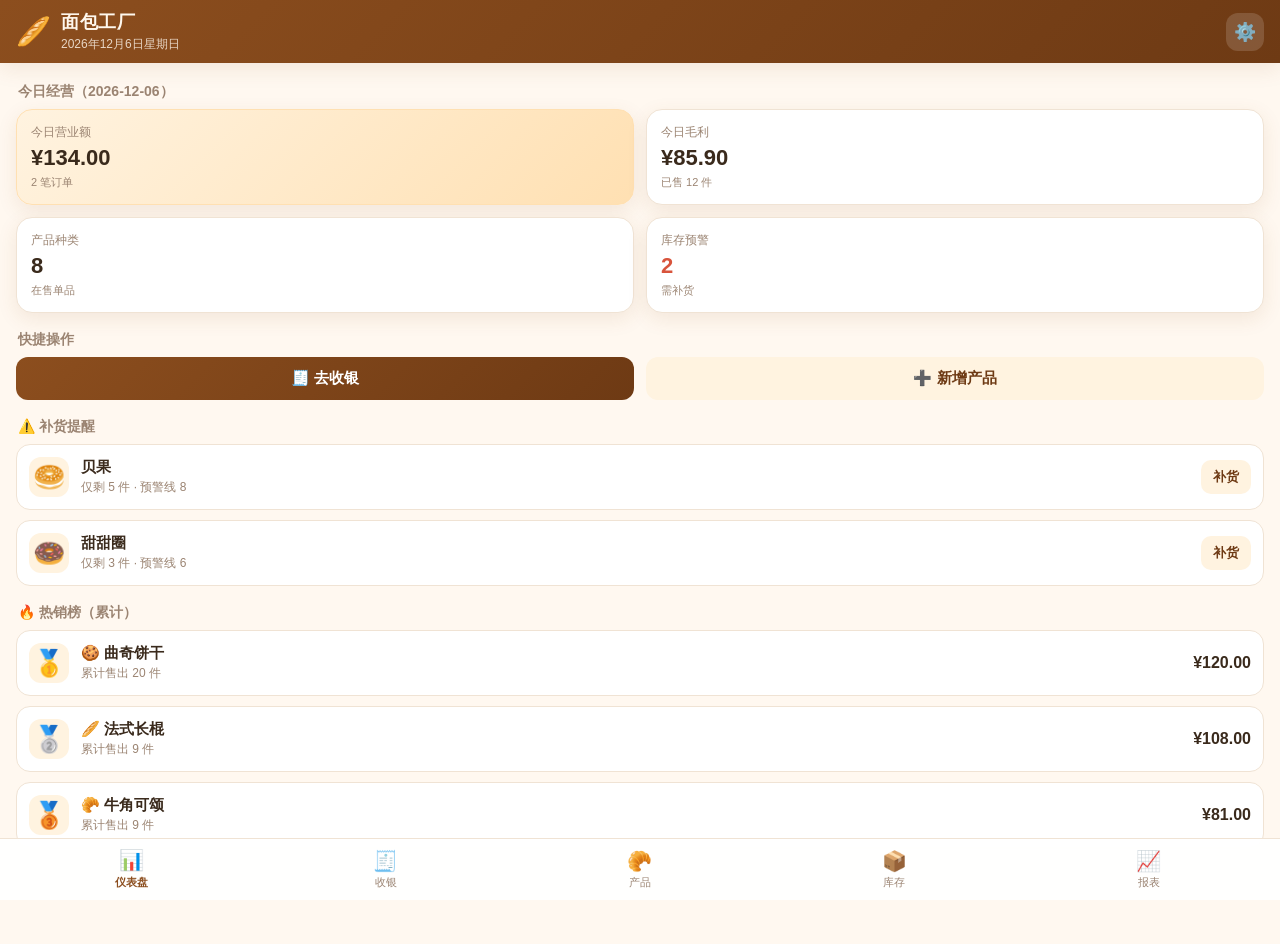
==== index.html @ 8a5d96cc "feat: 面包店经营管理 PWA（产品/库存/收银/报表，可离线、可装到手机） 新增一款手机优先的面包店经营管理 App（纯前端 PWA）： - 仪表盘：今日营业额/毛利/订单/库存预警/热销榜 -" ====
<!DOCTYPE html>
<html lang="zh-CN">
<head>
  <meta charset="UTF-8" />
  <meta name="viewport" content="width=device-width, initial-scale=1.0, viewport-fit=cover, maximum-scale=1.0, user-scalable=no" />
  <title>面包工厂 · 面包店经营管理</title>
  <meta name="description" content="面包店经营管理 App：产品、库存、收银、订单与经营报表。" />
  <meta name="theme-color" content="#8c4e1e" />
  <link rel="manifest" href="manifest.webmanifest" />
  <link rel="icon" type="image/png" href="assets/icons/favicon.png" />
  <link rel="apple-touch-icon" href="assets/icons/apple-touch-icon.png" />
  <meta name="apple-mobile-web-app-capable" content="yes" />
  <meta name="apple-mobile-web-app-status-bar-style" content="default" />
  <meta name="apple-mobile-web-app-title" content="面包工厂" />
  <meta name="mobile-web-app-capable" content="yes" />
  <link rel="stylesheet" href="css/styles.css" />
</head>
<body>
  <div id="app">
    <header class="app-header">
      <div class="app-header__brand">
        <span class="app-header__logo">🥖</span>
        <div>
          <h1 id="shopName" class="app-header__title">面包工厂</h1>
          <p id="shopDate" class="app-header__sub"></p>
        </div>
      </div>
      <button id="settingsBtn" class="icon-btn" aria-label="设置">⚙️</button>
    </header>

    <main id="view" class="view"><!-- 当前页面渲染处 --></main>

    <nav class="tabbar" role="tablist">
      <button class="tabbar__item" data-tab="dashboard"><span class="tabbar__ico">📊</span><span>仪表盘</span></button>
      <button class="tabbar__item" data-tab="pos"><span class="tabbar__ico">🧾</span><span>收银</span></button>
      <button class="tabbar__item" data-tab="products"><span class="tabbar__ico">🥐</span><span>产品</span></button>
      <button class="tabbar__item" data-tab="inventory"><span class="tabbar__ico">📦</span><span>库存</span></button>
      <button class="tabbar__item" data-tab="reports"><span class="tabbar__ico">📈</span><span>报表</span></button>
    </nav>
  </div>

  <!-- 通用弹层 -->
  <div id="modalRoot"></div>
  <div id="toast" class="toast" aria-live="polite"></div>

  <script src="js/app.js"></script>
</body>
</html>
---- css/styles.css ----
:root {
  --bg: #fff8f0;
  --card: #ffffff;
  --crust: #8c4e1e;
  --crust-d: #6e3a14;
  --crust-l: #d2914a;
  --cream: #fff3e0;
  --cream-d: #ffe0b2;
  --text: #3a2a1c;
  --muted: #9b8472;
  --line: #f0e3d4;
  --good: #2e9e6b;
  --warn: #e0902f;
  --bad: #d8543c;
  --shadow: 0 6px 20px rgba(140, 78, 30, 0.10);
  --safe-top: env(safe-area-inset-top, 0px);
  --safe-bottom: env(safe-area-inset-bottom, 0px);
}

* { box-sizing: border-box; -webkit-tap-highlight-color: transparent; }
html, body { margin: 0; height: 100%; }
body {
  font-family: -apple-system, BlinkMacSystemFont, "Segoe UI", "PingFang SC", "Microsoft YaHei", "Helvetica Neue", Arial, sans-serif;
  background: var(--bg);
  color: var(--text);
  -webkit-font-smoothing: antialiased;
  overscroll-behavior-y: none;
}

#app { display: flex; flex-direction: column; min-height: 100vh; min-height: 100dvh; }

/* Header */
.app-header {
  position: sticky; top: 0; z-index: 20;
  display: flex; align-items: center; justify-content: space-between;
  padding: calc(10px + var(--safe-top)) 16px 10px;
  background: linear-gradient(135deg, var(--crust), var(--crust-d));
  color: #fff8ee;
  box-shadow: var(--shadow);
}
.app-header__brand { display: flex; align-items: center; gap: 10px; }
.app-header__logo { font-size: 28px; }
.app-header__title { font-size: 18px; margin: 0; font-weight: 700; letter-spacing: .5px; }
.app-header__sub { font-size: 12px; margin: 2px 0 0; opacity: .8; }
.icon-btn {
  background: rgba(255,255,255,.15); border: none; color: #fff;
  width: 38px; height: 38px; border-radius: 12px; font-size: 18px;
  display: grid; place-items: center; cursor: pointer;
}
.icon-btn:active { transform: scale(.94); }

/* View area */
.view { flex: 1; padding: 16px 16px calc(86px + var(--safe-bottom)); }
.section-title { font-size: 14px; color: var(--muted); margin: 18px 2px 8px; font-weight: 600; }
.section-title:first-child { margin-top: 4px; }

/* Cards */
.card {
  background: var(--card); border-radius: 16px; padding: 14px;
  box-shadow: var(--shadow); border: 1px solid var(--line);
}
.grid2 { display: grid; grid-template-columns: 1fr 1fr; gap: 12px; }

/* Stat tiles */
.stat { display: flex; flex-direction: column; gap: 4px; }
.stat__label { font-size: 12px; color: var(--muted); }
.stat__value { font-size: 22px; font-weight: 800; }
.stat__hint { font-size: 11px; color: var(--muted); }
.stat--accent { background: linear-gradient(135deg, var(--cream), var(--cream-d)); border-color: var(--cream-d); }

/* List rows */
.row {
  display: flex; align-items: center; gap: 12px;
  padding: 12px; background: var(--card); border: 1px solid var(--line);
  border-radius: 14px; margin-bottom: 10px;
}
.row__emoji { font-size: 26px; width: 40px; height: 40px; display: grid; place-items: center;
  background: var(--cream); border-radius: 12px; flex: none; }
.row__main { flex: 1; min-width: 0; }
.row__name { font-weight: 700; font-size: 15px; }
.row__meta { font-size: 12px; color: var(--muted); margin-top: 2px; }
.row__right { text-align: right; flex: none; }
.row__price { font-weight: 800; }

.badge { display: inline-block; font-size: 11px; padding: 2px 8px; border-radius: 999px; font-weight: 700; }
.badge--good { background: #e3f5ec; color: var(--good); }
.badge--warn { background: #fdf0db; color: var(--warn); }
.badge--bad { background: #fce6e1; color: var(--bad); }

/* Buttons */
.btn {
  appearance: none; border: none; border-radius: 12px; font-weight: 700; font-size: 15px;
  padding: 12px 16px; cursor: pointer; display: inline-flex; align-items: center;
  justify-content: center; gap: 6px;
}
.btn:active { transform: scale(.97); }
.btn--primary { background: linear-gradient(135deg, var(--crust), var(--crust-d)); color: #fff; }
.btn--soft { background: var(--cream); color: var(--crust-d); }
.btn--ghost { background: transparent; color: var(--muted); }
.btn--danger { background: #fce6e1; color: var(--bad); }
.btn--block { width: 100%; }
.btn--sm { padding: 8px 12px; font-size: 13px; border-radius: 10px; }

.fab {
  position: fixed; right: 18px; bottom: calc(96px + var(--safe-bottom)); z-index: 30;
  width: 56px; height: 56px; border-radius: 50%; font-size: 28px; color: #fff;
  background: linear-gradient(135deg, var(--crust-l), var(--crust)); border: none;
  box-shadow: 0 8px 22px rgba(140,78,30,.35); cursor: pointer;
}
.fab:active { transform: scale(.92); }

/* Tabbar */
.tabbar {
  position: fixed; left: 0; right: 0; bottom: 0; z-index: 25;
  display: grid; grid-template-columns: repeat(5, 1fr);
  background: rgba(255,255,255,.92); backdrop-filter: blur(10px);
  border-top: 1px solid var(--line);
  padding: 6px 4px calc(6px + var(--safe-bottom));
}
.tabbar__item {
  background: none; border: none; cursor: pointer; color: var(--muted);
  font-size: 11px; display: flex; flex-direction: column; align-items: center; gap: 2px;
  padding: 4px 0; border-radius: 10px; transition: color .15s;
}
.tabbar__ico { font-size: 20px; }
.tabbar__item.is-active { color: var(--crust); font-weight: 700; }
.tabbar__item.is-active .tabbar__ico { transform: translateY(-1px); }

/* Forms */
.field { margin-bottom: 12px; }
.field label { display: block; font-size: 13px; color: var(--muted); margin-bottom: 6px; font-weight: 600; }
.field input, .field select, .field textarea {
  width: 100%; padding: 12px; border: 1px solid var(--line); border-radius: 12px;
  font-size: 16px; background: #fffdfa; color: var(--text); font-family: inherit;
}
.field input:focus, .field select:focus { outline: 2px solid var(--cream-d); border-color: var(--crust-l); }
.field-row { display: grid; grid-template-columns: 1fr 1fr; gap: 12px; }
.emoji-picker { display: flex; flex-wrap: wrap; gap: 8px; }
.emoji-picker button {
  font-size: 22px; width: 44px; height: 44px; border-radius: 12px; border: 1px solid var(--line);
  background: #fff; cursor: pointer;
}
.emoji-picker button.is-active { background: var(--cream); border-color: var(--crust-l); }

/* Modal */
.modal-backdrop {
  position: fixed; inset: 0; background: rgba(58,42,28,.45); z-index: 40;
  display: flex; align-items: flex-end; animation: fade .2s ease;
}
.modal {
  background: var(--bg); width: 100%; border-radius: 20px 20px 0 0;
  padding: 18px 18px calc(18px + var(--safe-bottom)); max-height: 88vh; overflow-y: auto;
  animation: slideUp .25s cubic-bezier(.2,.8,.2,1);
}
.modal__title { font-size: 18px; font-weight: 800; margin: 0 0 14px; }
@keyframes slideUp { from { transform: translateY(100%); } to { transform: translateY(0); } }
@keyframes fade { from { opacity: 0; } to { opacity: 1; } }

/* POS */
.pos-grid { display: grid; grid-template-columns: 1fr 1fr; gap: 10px; }
.pos-item {
  background: var(--card); border: 1px solid var(--line); border-radius: 14px; padding: 12px;
  text-align: left; cursor: pointer; position: relative;
}
.pos-item:active { transform: scale(.97); }
.pos-item__emoji { font-size: 26px; }
.pos-item__name { font-weight: 700; font-size: 14px; margin-top: 4px; }
.pos-item__price { color: var(--crust); font-weight: 800; font-size: 14px; }
.pos-item__stock { font-size: 11px; color: var(--muted); }
.pos-item.is-out { opacity: .45; pointer-events: none; }
.pos-qty {
  position: absolute; top: -6px; right: -6px; background: var(--crust); color: #fff;
  min-width: 22px; height: 22px; border-radius: 999px; font-size: 12px; font-weight: 800;
  display: grid; place-items: center; padding: 0 6px;
}
.cart-bar {
  position: fixed; left: 12px; right: 12px; bottom: calc(80px + var(--safe-bottom)); z-index: 28;
  background: linear-gradient(135deg, var(--crust), var(--crust-d)); color: #fff;
  border-radius: 16px; padding: 12px 14px; display: flex; align-items: center;
  justify-content: space-between; box-shadow: 0 8px 22px rgba(140,78,30,.35);
}
.cart-bar__total { font-size: 18px; font-weight: 800; }
.cart-bar__sub { font-size: 11px; opacity: .85; }

.cart-line { display: flex; align-items: center; gap: 10px; padding: 8px 0; border-bottom: 1px solid var(--line); }
.cart-line__name { flex: 1; font-weight: 600; }
.stepper { display: flex; align-items: center; gap: 8px; }
.stepper button { width: 32px; height: 32px; border-radius: 10px; border: 1px solid var(--line);
  background: #fff; font-size: 18px; cursor: pointer; }
.stepper span { min-width: 22px; text-align: center; font-weight: 700; }

/* Bars (reports) */
.bar-row { display: flex; align-items: center; gap: 10px; margin-bottom: 10px; }
.bar-row__label { width: 64px; font-size: 12px; color: var(--muted); flex: none; }
.bar-track { flex: 1; background: var(--line); border-radius: 8px; height: 22px; overflow: hidden; }
.bar-fill { height: 100%; background: linear-gradient(90deg, var(--crust-l), var(--crust));
  border-radius: 8px; min-width: 2px; transition: width .4s; }
.bar-row__val { width: 64px; text-align: right; font-size: 12px; font-weight: 700; flex: none; }

/* Empty state */
.empty { text-align: center; color: var(--muted); padding: 48px 16px; }
.empty__emoji { font-size: 48px; }
.empty__text { margin-top: 10px; font-size: 14px; }

/* Toast */
.toast {
  position: fixed; left: 50%; bottom: calc(110px + var(--safe-bottom)); transform: translateX(-50%) translateY(20px);
  background: var(--text); color: #fff; padding: 10px 18px; border-radius: 999px; font-size: 14px;
  opacity: 0; pointer-events: none; transition: all .25s; z-index: 60; max-width: 86vw; text-align: center;
}
.toast.is-show { opacity: 1; transform: translateX(-50%) translateY(0); }

.muted { color: var(--muted); }
.right { text-align: right; }
.mt8 { margin-top: 8px; } .mt12 { margin-top: 12px; } .mt16 { margin-top: 16px; }
.divider { height: 1px; background: var(--line); margin: 12px 0; }
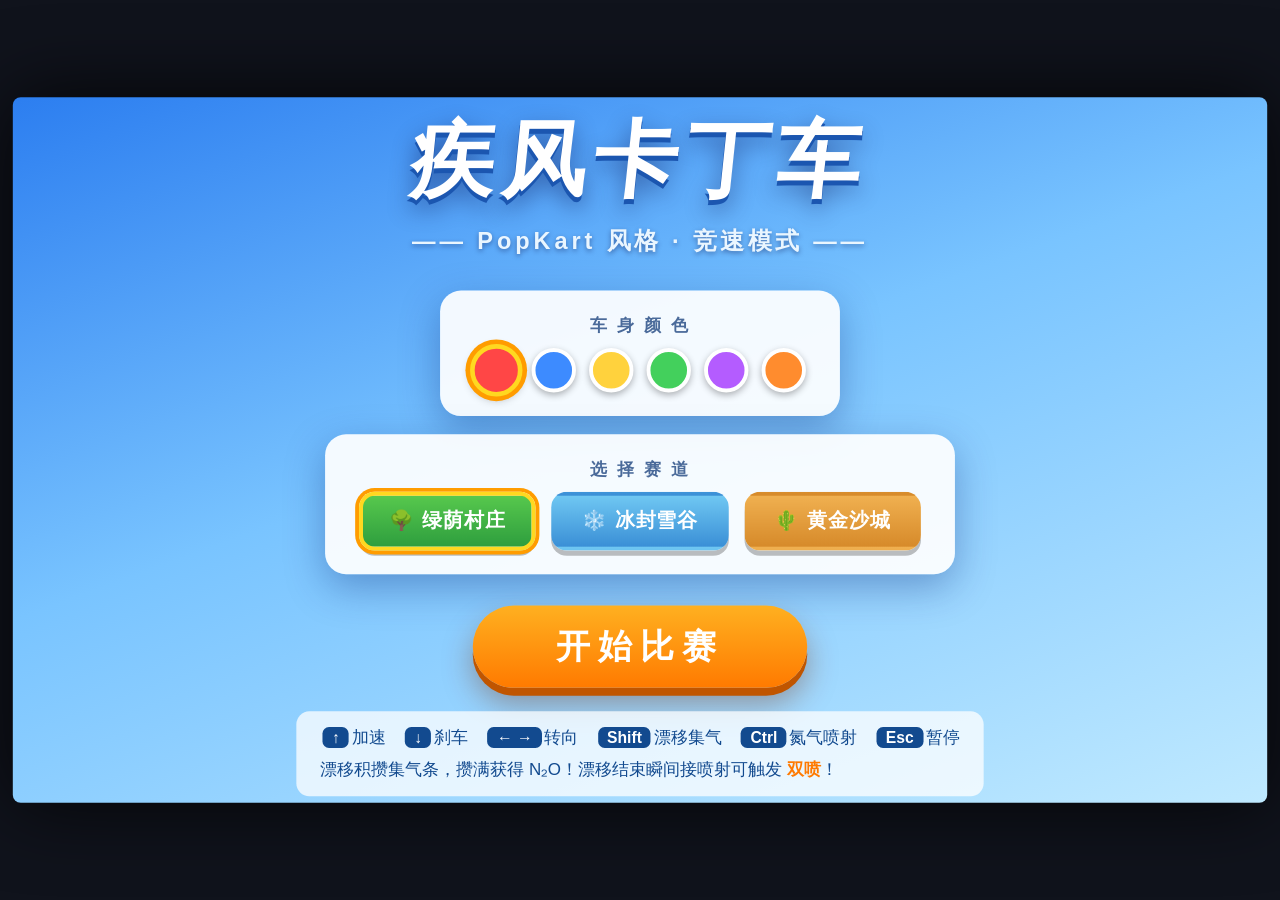
==== commit 545a993e: "实现泡泡卡丁车风格竞速游戏 + 自动相似度检测 - index.html: 纯 Canvas Mode-7 伪 3D 卡丁车竞速游戏   手感: 漂移集气/N2O喷射/双喷/断位小喷/完美起步/加速带" ====
--- a/index.html
+++ b/index.html
@@ -1,48 +1,1408 @@
 <!DOCTYPE html>
 <html lang="zh-CN">
 <head>
-  <meta charset="UTF-8" />
-  <meta name="viewport" content="width=device-width, initial-scale=1.0, viewport-fit=cover, maximum-scale=1.0, user-scalable=no" />
-  <title>面包工厂 · 面包店经营管理</title>
-  <meta name="description" content="面包店经营管理 App：产品、库存、收银、订单与经营报表。" />
-  <meta name="theme-color" content="#8c4e1e" />
-  <link rel="manifest" href="manifest.webmanifest" />
-  <link rel="icon" type="image/png" href="assets/icons/favicon.png" />
-  <link rel="apple-touch-icon" href="assets/icons/apple-touch-icon.png" />
-  <meta name="apple-mobile-web-app-capable" content="yes" />
-  <meta name="apple-mobile-web-app-status-bar-style" content="default" />
-  <meta name="apple-mobile-web-app-title" content="面包工厂" />
-  <meta name="mobile-web-app-capable" content="yes" />
-  <link rel="stylesheet" href="css/styles.css" />
+<meta charset="utf-8">
+<meta name="viewport" content="width=device-width, initial-scale=1">
+<title>疾风卡丁车 — PopKart 风格竞速</title>
+<style>
+  * { margin: 0; padding: 0; box-sizing: border-box; }
+  html, body { width: 100%; height: 100%; background: #10131c; overflow: hidden;
+    font-family: "Microsoft YaHei", "PingFang SC", "Noto Sans SC", sans-serif; user-select: none; }
+  #wrap { position: absolute; inset: 0; display: flex; align-items: center; justify-content: center; }
+  #stage { position: relative; }
+  canvas#game { display: block; background: #000; image-rendering: auto; border-radius: 6px;
+    box-shadow: 0 0 60px rgba(0,0,0,.8); }
+  .overlay { position: absolute; inset: 0; display: flex; flex-direction: column;
+    align-items: center; justify-content: center; border-radius: 6px; }
+  #menu { background: linear-gradient(160deg, #2c7ef0 0%, #79c4ff 45%, #bfe9ff 100%); }
+  #menu h1 { font-size: 64px; color: #fff; letter-spacing: 6px; font-weight: 900;
+    text-shadow: 0 4px 0 #1b56b0, 0 8px 18px rgba(0,0,60,.45); transform: skewX(-6deg); }
+  #menu h2 { font-size: 18px; color: #eaf6ff; margin: 6px 0 26px; letter-spacing: 3px;
+    text-shadow: 0 2px 4px rgba(0,0,60,.4); }
+  .panel { background: rgba(255,255,255,.92); border-radius: 16px; padding: 18px 26px;
+    box-shadow: 0 10px 30px rgba(10,40,120,.35); margin-bottom: 14px; text-align: center; }
+  .panel .label { font-size: 13px; color: #4a6a9a; font-weight: 700; margin-bottom: 8px; letter-spacing: 2px; }
+  .swatches { display: flex; gap: 10px; justify-content: center; }
+  .swatch { width: 34px; height: 34px; border-radius: 50%; cursor: pointer; border: 3px solid #fff;
+    box-shadow: 0 2px 6px rgba(0,0,0,.3); transition: transform .12s; }
+  .swatch:hover { transform: scale(1.15); }
+  .swatch.sel { border-color: #ffd820; transform: scale(1.18); box-shadow: 0 0 0 3px #ff9c00, 0 2px 6px rgba(0,0,0,.3); }
+  .tracks { display: flex; gap: 12px; }
+  .trackBtn { padding: 10px 20px; border-radius: 12px; border: 3px solid transparent; cursor: pointer;
+    font-size: 15px; font-weight: 800; color: #fff; letter-spacing: 1px; box-shadow: 0 4px 0 rgba(0,0,0,.25); }
+  .trackBtn.t0 { background: linear-gradient(#57c84d, #2e9e3e); }
+  .trackBtn.t1 { background: linear-gradient(#6fc7f2, #3a8fd6); }
+  .trackBtn.t2 { background: linear-gradient(#f0b050, #d68a2a); }
+  .trackBtn.sel { border-color: #ffd820; box-shadow: 0 0 0 3px #ff9c00, 0 4px 0 rgba(0,0,0,.25); }
+  #startBtn { margin-top: 10px; font-size: 26px; font-weight: 900; letter-spacing: 6px; color: #fff;
+    background: linear-gradient(#ffb020, #ff7a00); border: none; border-radius: 40px; padding: 14px 64px;
+    cursor: pointer; box-shadow: 0 6px 0 #c05500, 0 12px 24px rgba(120,40,0,.4); transition: transform .1s; }
+  #startBtn:hover { transform: translateY(-2px) scale(1.03); }
+  #startBtn:active { transform: translateY(3px); box-shadow: 0 2px 0 #c05500; }
+  .help { margin-top: 18px; color: #124a8f; font-size: 13px; background: rgba(255,255,255,.75);
+    border-radius: 10px; padding: 8px 18px; line-height: 1.9; }
+  .help b { background: #124a8f; color: #fff; border-radius: 5px; padding: 1px 7px; font-size: 12px; margin: 0 2px; }
+  #result { background: rgba(8, 14, 34, .78); display: none; backdrop-filter: blur(3px); }
+  #result .card { background: linear-gradient(#ffffff, #eaf2ff); border-radius: 18px; padding: 26px 40px;
+    min-width: 420px; box-shadow: 0 16px 50px rgba(0,0,0,.5); text-align: center; }
+  #result h3 { font-size: 30px; color: #1b56b0; letter-spacing: 4px; margin-bottom: 14px; }
+  #result table { width: 100%; border-collapse: collapse; font-size: 16px; }
+  #result td, #result th { padding: 7px 10px; }
+  #result tr.me { background: #ffe9a8; border-radius: 8px; font-weight: 800; }
+  #result tr:not(:last-child) { border-bottom: 1px dashed #b8c8e8; }
+  #result .btns { margin-top: 18px; display: flex; gap: 12px; justify-content: center; }
+  #result button { font-size: 17px; font-weight: 800; color: #fff; border: none; border-radius: 24px;
+    padding: 10px 30px; cursor: pointer; letter-spacing: 2px; }
+  #againBtn { background: linear-gradient(#ffb020, #ff7a00); box-shadow: 0 4px 0 #c05500; }
+  #menuBtn2 { background: linear-gradient(#7f95b8, #5a6f92); box-shadow: 0 4px 0 #3d4d6a; }
+  #pause { background: rgba(8, 14, 34, .6); display: none; }
+  #pause .card { background: #fff; border-radius: 16px; padding: 24px 40px; text-align: center; }
+  #pause h3 { color: #1b56b0; margin-bottom: 14px; letter-spacing: 4px; }
+  #pause button { display: block; width: 220px; margin: 8px auto; font-size: 16px; font-weight: 800;
+    color: #fff; border: none; border-radius: 22px; padding: 10px; cursor: pointer; letter-spacing: 2px;
+    background: linear-gradient(#4a9df0, #2a6fd0); box-shadow: 0 4px 0 #1a4a9a; }
+</style>
 </head>
 <body>
-  <div id="app">
-    <header class="app-header">
-      <div class="app-header__brand">
-        <span class="app-header__logo">🥖</span>
-        <div>
-          <h1 id="shopName" class="app-header__title">面包工厂</h1>
-          <p id="shopDate" class="app-header__sub"></p>
-        </div>
+<div id="wrap"><div id="stage">
+  <canvas id="game" width="960" height="540"></canvas>
+  <div id="menu" class="overlay">
+    <h1>疾风卡丁车</h1>
+    <h2>—— PopKart 风格 · 竞速模式 ——</h2>
+    <div class="panel">
+      <div class="label">车 身 颜 色</div>
+      <div class="swatches" id="swatches"></div>
+    </div>
+    <div class="panel">
+      <div class="label">选 择 赛 道</div>
+      <div class="tracks">
+        <button class="trackBtn t0 sel" data-t="0">🌳 绿荫村庄</button>
+        <button class="trackBtn t1" data-t="1">❄️ 冰封雪谷</button>
+        <button class="trackBtn t2" data-t="2">🌵 黄金沙城</button>
       </div>
-      <button id="settingsBtn" class="icon-btn" aria-label="设置">⚙️</button>
-    </header>
-
-    <main id="view" class="view"><!-- 当前页面渲染处 --></main>
-
-    <nav class="tabbar" role="tablist">
-      <button class="tabbar__item" data-tab="dashboard"><span class="tabbar__ico">📊</span><span>仪表盘</span></button>
-      <button class="tabbar__item" data-tab="pos"><span class="tabbar__ico">🧾</span><span>收银</span></button>
-      <button class="tabbar__item" data-tab="products"><span class="tabbar__ico">🥐</span><span>产品</span></button>
-      <button class="tabbar__item" data-tab="inventory"><span class="tabbar__ico">📦</span><span>库存</span></button>
-      <button class="tabbar__item" data-tab="reports"><span class="tabbar__ico">📈</span><span>报表</span></button>
-    </nav>
+    </div>
+    <button id="startBtn">开始比赛</button>
+    <div class="help">
+      <b>↑</b>加速　<b>↓</b>刹车　<b>← →</b>转向　<b>Shift</b>漂移集气　<b>Ctrl</b>氮气喷射　<b>Esc</b>暂停<br>
+      漂移积攒集气条，攒满获得 N₂O！漂移结束瞬间接喷射可触发 <span style="color:#ff7a00;font-weight:800">双喷</span>！
+    </div>
   </div>
-
-  <!-- 通用弹层 -->
-  <div id="modalRoot"></div>
-  <div id="toast" class="toast" aria-live="polite"></div>
-
-  <script src="js/app.js"></script>
+  <div id="result" class="overlay"><div class="card">
+    <h3 id="resultTitle">比赛结束</h3>
+    <table id="resultTable"></table>
+    <div class="btns">
+      <button id="againBtn">再来一局</button>
+      <button id="menuBtn2">回主菜单</button>
+    </div>
+  </div></div>
+  <div id="pause" class="overlay"><div class="card">
+    <h3>暂 停</h3>
+    <button id="resumeBtn">继续比赛</button>
+    <button id="restartBtn">重新开始</button>
+    <button id="menuBtn">回主菜单</button>
+  </div></div>
+</div></div>
+<script>
+"use strict";
+/* ============================================================
+   疾风卡丁车 —— 泡泡卡丁车(PopKart/KartRider)风格竞速游戏
+   纯 Canvas Mode-7 伪 3D 渲染 · 原创美术 · 无外部资源
+   手感核心：漂移集气 / N2O喷射 / 双喷 / 断位漂移 / 完美起步 / 加速带
+   ============================================================ */
+
+// ---------- 基础常量 ----------
+const W = 960, H = 540;              // 主画布
+const GW = 480, GH = 270;            // 地面(Mode-7)半分辨率画布
+const FOCAL = 520, GFOCAL = FOCAL / 2;
+const HOR = 216, GHOR = HOR / 2;     // 地平线
+const CAM_BACK = 95, CAM_H = 40;     // 第三人称相机：后方距离 / 高度
+const TEX = 2048;                    // 赛道纹理 = 世界尺寸
+const ROAD_HALF = 95;                // 路面半宽
+const SHOULDER = 78;                 // 路肩(缓冲区)宽
+const TOTAL_LAPS = 3;
+const KART_COLORS = ["#ff4646", "#3d8bff", "#ffd23d", "#43d05c", "#b45cff", "#ff8c2e"];
+const AI_NAMES = ["皮皮", "蓝蓝", "小虎", "糖糖", "阿飞"];
+
+// 手感参数（对标泡泡卡丁车竞速模式）
+const PH = {
+  maxSpd: 262,          // 普通极速 (显示约188km/h)
+  nitroMaxSpd: 344,     // 氮气极速 (显示约248km/h)
+  accel: 3.0,           // 油门响应
+  nitroTime: 2.3,       // 单次氮气时长
+  cutBoostTime: 0.55,   // 断位漂移小喷时长
+  dualWindow: 0.45,     // 双喷判定窗口
+  turnRate: 1.72,       // 普通转向速率 rad/s
+  driftTurnRate: 3.05,  // 漂移转向速率
+  gripNormal: 7.5,      // 普通抓地
+  gripDrift: 1.55,      // 漂移抓地(低→侧滑)
+  gaugeRate: 34,        // 集气速度 (满=100)
+  driftMinSpd: 110,     // 可起漂的最低速度
+  offroadFactor: 0.45,  // 出弯道减速比例
+  padBoostTime: 1.25,   // 加速带时长
+  spdKmh: 0.72          // 内部速度→km/h 显示系数
+};
+
+const AUTO = /[?&]autotest/.test(location.search);
+function mulberry32(a){ return function(){ a|=0; a = a + 0x6D2B79F5 | 0;
+  let t = Math.imul(a ^ a >>> 15, 1 | a); t = t + Math.imul(t ^ t >>> 7, 61 | t) ^ t;
+  return ((t ^ t >>> 14) >>> 0) / 4294967296; }; }
+const clamp = (v, a, b) => v < a ? a : v > b ? b : v;
+const lerp = (a, b, t) => a + (b - a) * t;
+function angDiff(a, b){ let d = a - b; while (d > Math.PI) d -= 2 * Math.PI; while (d < -Math.PI) d += 2 * Math.PI; return d; }
+
+// ---------- 画布 ----------
+const cv = document.getElementById("game"), ctx = cv.getContext("2d");
+const gcv = document.createElement("canvas"); gcv.width = GW; gcv.height = GH;
+const gctx = gcv.getContext("2d");
+function fitStage(){
+  const s = Math.min(innerWidth / W, innerHeight / H) * 0.98;
+  const st = document.getElementById("stage");
+  st.style.transform = `scale(${s})`; st.style.transformOrigin = "center";
+  st.style.width = W + "px"; st.style.height = H + "px";
+  document.getElementById("wrap").style.overflow = "visible";
+}
+addEventListener("resize", fitStage); fitStage();
+
+// ---------- 输入 ----------
+const keys = {};
+const KEYMAP = { ArrowUp:"up", KeyW:"up", ArrowDown:"down", KeyS:"down",
+  ArrowLeft:"left", KeyA:"left", ArrowRight:"right", KeyD:"right",
+  ShiftLeft:"drift", ShiftRight:"drift", ControlLeft:"nitro", ControlRight:"nitro", Space:"nitro" };
+addEventListener("keydown", e => {
+  const k = KEYMAP[e.code]; if (k){ if (!keys[k]) keyPressed(k); keys[k] = true; e.preventDefault(); }
+  if (e.code === "Escape") togglePause();
+});
+addEventListener("keyup", e => { const k = KEYMAP[e.code]; if (k){ keys[k] = false; keyReleased(k); } });
+
+// ---------- 音频 ----------
+const SFX = { ac: null, engine: null, engine2: null, engGain: null, driftGain: null, master: null, bgmGain: null, bgmTimer: 0, bgmStep: 0 };
+function initAudio(){
+  if (SFX.ac) return;
+  try {
+    const A = new (window.AudioContext || window.webkitAudioContext)();
+    SFX.ac = A;
+    SFX.master = A.createGain(); SFX.master.gain.value = 0.6; SFX.master.connect(A.destination);
+    // 引擎：双振荡器 + 低通
+    const lp = A.createBiquadFilter(); lp.type = "lowpass"; lp.frequency.value = 520;
+    SFX.engGain = A.createGain(); SFX.engGain.gain.value = 0;
+    SFX.engine = A.createOscillator(); SFX.engine.type = "sawtooth"; SFX.engine.frequency.value = 70;
+    SFX.engine2 = A.createOscillator(); SFX.engine2.type = "square"; SFX.engine2.frequency.value = 72;
+    const g2 = A.createGain(); g2.gain.value = 0.4;
+    SFX.engine.connect(lp); SFX.engine2.connect(g2); g2.connect(lp);
+    lp.connect(SFX.engGain); SFX.engGain.connect(SFX.master);
+    SFX.engine.start(); SFX.engine2.start();
+    // 漂移：白噪声 + 带通
+    const len = A.sampleRate * 1.5, buf = A.createBuffer(1, len, A.sampleRate), d = buf.getChannelData(0);
+    for (let i = 0; i < len; i++) d[i] = Math.random() * 2 - 1;
+    const noise = A.createBufferSource(); noise.buffer = buf; noise.loop = true;
+    const bp = A.createBiquadFilter(); bp.type = "bandpass"; bp.frequency.value = 1150; bp.Q.value = 0.8;
+    SFX.driftGain = A.createGain(); SFX.driftGain.gain.value = 0;
+    noise.connect(bp); bp.connect(SFX.driftGain); SFX.driftGain.connect(SFX.master); noise.start();
+    SFX.noiseBuf = buf;
+    SFX.bgmGain = A.createGain(); SFX.bgmGain.gain.value = 0.16; SFX.bgmGain.connect(SFX.master);
+  } catch (e) { /* 无音频环境 */ }
+}
+function blip(freq, dur, type, vol, when){
+  if (!SFX.ac) return; const A = SFX.ac, t = A.currentTime + (when || 0);
+  const o = A.createOscillator(), g = A.createGain();
+  o.type = type || "sine"; o.frequency.value = freq;
+  g.gain.setValueAtTime(vol || 0.25, t); g.gain.exponentialRampToValueAtTime(0.001, t + dur);
+  o.connect(g); g.connect(SFX.master); o.start(t); o.stop(t + dur + 0.02);
+}
+function whoosh(){
+  if (!SFX.ac) return; const A = SFX.ac, t = A.currentTime;
+  const s = A.createBufferSource(); s.buffer = SFX.noiseBuf;
+  const hp = A.createBiquadFilter(); hp.type = "highpass"; hp.frequency.setValueAtTime(300, t);
+  hp.frequency.exponentialRampToValueAtTime(2400, t + 0.5);
+  const g = A.createGain(); g.gain.setValueAtTime(0.5, t); g.gain.exponentialRampToValueAtTime(0.001, t + 0.9);
+  s.connect(hp); hp.connect(g); g.connect(SFX.master); s.start(t); s.stop(t + 1);
+  blip(180, 0.7, "sawtooth", 0.15);
+}
+function thud(){ blip(90, 0.18, "square", 0.3); blip(60, 0.25, "sine", 0.35); }
+// 轻快 BGM 循环 (原创小旋律)
+const BGM_MEL = [523,659,784,659, 880,784,659,523, 587,698,880,698, 784,659,523,392,
+                 523,659,784,880, 1047,880,784,659, 698,587,698,880, 784,0,523,0];
+const BGM_BASS = [131,131,165,165, 175,175,196,196, 147,147,175,175, 196,196,131,131];
+function tickBGM(dt){
+  if (!SFX.ac || !SFX.bgmGain) return;
+  SFX.bgmTimer -= dt;
+  if (SFX.bgmTimer <= 0){
+    SFX.bgmTimer += 0.16;
+    const i = SFX.bgmStep++;
+    const m = BGM_MEL[i % BGM_MEL.length];
+    if (m){ const A = SFX.ac, t = A.currentTime, o = A.createOscillator(), g = A.createGain();
+      o.type = "square"; o.frequency.value = m; g.gain.setValueAtTime(0.06, t);
+      g.gain.exponentialRampToValueAtTime(0.001, t + 0.14); o.connect(g); g.connect(SFX.bgmGain);
+      o.start(t); o.stop(t + 0.15); }
+    if (i % 2 === 0){ const b = BGM_BASS[(i >> 1) % BGM_BASS.length];
+      const A = SFX.ac, t = A.currentTime, o = A.createOscillator(), g = A.createGain();
+      o.type = "triangle"; o.frequency.value = b; g.gain.setValueAtTime(0.12, t);
+      g.gain.exponentialRampToValueAtTime(0.001, t + 0.22); o.connect(g); g.connect(SFX.bgmGain);
+      o.start(t); o.stop(t + 0.24); }
+  }
+}
+
+// ---------- 赛道 ----------
+const TRACKS = [
+  { name: "绿荫村庄", pts: [[420,520],[830,300],[1350,280],[1720,500],[1750,900],[1500,1150],[1650,1450],[1300,1720],[900,1730],[550,1600],[330,1330],[320,1010],[620,900],[400,640]],
+    grass:"#4fae3e", grass2:"#469c37", road:"#5c6068", edge:"#8a8f98", skyTop:"#3f9bf5", skyBot:"#bfe9ff",
+    mount:"#7fb96a", mount2:"#5f9e50", treeTop:"#2e8f3e", treeTop2:"#57c84d", trunk:"#8a5a2b", cloud:"#ffffff" },
+  { name: "冰封雪谷", pts: [[350,350],[900,260],[1450,320],[1750,700],[1600,1050],[1730,1350],[1450,1680],[1000,1600],[700,1750],[380,1550],[280,1180],[450,900],[300,600]],
+    grass:"#e8f2fa", grass2:"#d5e6f5", road:"#6d7688", edge:"#a5aec2", skyTop:"#6f9fd8", skyBot:"#e8f4ff",
+    mount:"#c9dcef", mount2:"#a8c4e2", treeTop:"#3a7d55", treeTop2:"#5aa878", trunk:"#6a4a28", cloud:"#ffffff" },
+  { name: "黄金沙城", pts: [[400,400],[900,300],[1400,350],[1700,620],[1640,960],[1380,1130],[1470,1420],[1180,1680],[780,1720],[460,1560],[300,1240],[420,960],[360,660]],
+    grass:"#e2c47c", grass2:"#d4b268", road:"#66605c", edge:"#948c82", skyTop:"#4d9be0", skyBot:"#ffe2b0",
+    mount:"#d8a86a", mount2:"#c08c50", treeTop:"#4da05a", treeTop2:"#3d8a4c", trunk:"#7a9a4a", cloud:"#fff4e0" }
+];
+
+let path = [];        // 密集中心线采样点 {x,y,dx,dy,curv}
+let pathN = 0;
+let pads = [];        // 加速带
+let decors = [];      // 路旁装饰精灵
+let texCan, texCtx;   // 赛道纹理
+let miniCan;          // 小地图
+let theme;
+
+function catmull(p0, p1, p2, p3, t){
+  const t2 = t * t, t3 = t2 * t;
+  return 0.5 * ((2 * p1) + (-p0 + p2) * t + (2 * p0 - 5 * p1 + 4 * p2 - p3) * t2 + (-p0 + 3 * p1 - 3 * p2 + p3) * t3);
+}
+function buildPath(pts){
+  path = []; const n = pts.length, SEG = 42;
+  for (let i = 0; i < n; i++){
+    const p0 = pts[(i - 1 + n) % n], p1 = pts[i], p2 = pts[(i + 1) % n], p3 = pts[(i + 2) % n];
+    for (let s = 0; s < SEG; s++){
+      const t = s / SEG;
+      path.push({ x: catmull(p0[0], p1[0], p2[0], p3[0], t), y: catmull(p0[1], p1[1], p2[1], p3[1], t) });
+    }
+  }
+  pathN = path.length;
+  for (let i = 0; i < pathN; i++){
+    const a = path[i], b = path[(i + 1) % pathN], c = path[(i + 20) % pathN];
+    const dx = b.x - a.x, dy = b.y - a.y, L = Math.hypot(dx, dy) || 1;
+    a.dx = dx / L; a.dy = dy / L;
+    a.dir = Math.atan2(dy, dx);
+    const dir2 = Math.atan2(c.y - path[(i + 19) % pathN].y, c.x - path[(i + 19) % pathN].x);
+    a.curv = angDiff(dir2, a.dir);
+  }
+}
+function strokePath(c, w, color, dash, dashOfs){
+  c.beginPath();
+  for (let i = 0; i <= pathN; i++){ const p = path[i % pathN]; i ? c.lineTo(p.x, p.y) : c.moveTo(p.x, p.y); }
+  c.closePath(); c.lineWidth = w; c.strokeStyle = color; c.lineJoin = "round"; c.lineCap = "round";
+  c.setLineDash(dash || []); c.lineDashOffset = dashOfs || 0; c.stroke(); c.setLineDash([]);
+}
+function buildTrack(ti){
+  theme = TRACKS[ti];
+  buildPath(theme.pts);
+  const rand = mulberry32(1234 + ti * 999);
+  // --- 纹理 ---
+  texCan = document.createElement("canvas"); texCan.width = TEX; texCan.height = TEX;
+  const c = texCan.getContext("2d"); texCtx = c;
+  c.fillStyle = theme.grass; c.fillRect(0, 0, TEX, TEX);
+  for (let i = 0; i < 900; i++){ // 草地/雪地斑块
+    c.fillStyle = i % 2 ? theme.grass2 : "rgba(255,255,255,0.05)";
+    const r = 8 + rand() * 30;
+    c.beginPath(); c.arc(rand() * TEX, rand() * TEX, r, 0, 7); c.fill();
+  }
+  // 路缘红白条 → 路边 → 路面
+  strokePath(c, ROAD_HALF * 2 + 34, "#e8e8e8");
+  strokePath(c, ROAD_HALF * 2 + 34, "#e03030", [26, 26]);
+  strokePath(c, ROAD_HALF * 2 + 10, theme.edge);
+  strokePath(c, ROAD_HALF * 2, theme.road);
+  // 路面轮胎痕迹质感
+  strokePath(c, ROAD_HALF * 1.1, "rgba(0,0,0,0.07)");
+  strokePath(c, ROAD_HALF * 0.5, "rgba(255,255,255,0.03)");
+  // 中线虚线
+  strokePath(c, 5, "rgba(255,255,255,0.65)", [30, 46]);
+  // 起点终点：棋盘格
+  const sp = path[0];
+  c.save(); c.translate(sp.x, sp.y); c.rotate(sp.dir);
+  const sq = 12;
+  for (let ix = 0; ix < 4; ix++) for (let iy = -8; iy < 8; iy++){
+    c.fillStyle = (ix + iy) % 2 ? "#111" : "#fff";
+    c.fillRect(ix * sq - 2 * sq, iy * sq, sq, sq);
+  }
+  c.restore();
+  // 加速带
+  pads = [];
+  const padIdx = [Math.floor(pathN * 0.22), Math.floor(pathN * 0.48), Math.floor(pathN * 0.66), Math.floor(pathN * 0.88)];
+  for (const pi of padIdx){
+    const p = path[pi];
+    pads.push({ x: p.x, y: p.y, dir: p.dir });
+    c.save(); c.translate(p.x, p.y); c.rotate(p.dir);
+    c.fillStyle = "#ff8c00";
+    for (let k = 0; k < 3; k++){
+      c.save(); c.translate(k * 26 - 26, 0);
+      c.beginPath(); c.moveTo(-10, -34); c.lineTo(8, -34); c.lineTo(20, 0); c.lineTo(8, 34);
+      c.lineTo(-10, 34); c.lineTo(2, 0); c.closePath();
+      c.fillStyle = k === 1 ? "#ffd23d" : "#ff8c00"; c.fill(); c.restore();
+    }
+    c.restore();
+  }
+  // --- 路旁装饰 ---
+  decors = [];
+  for (let i = 0; i < pathN; i += 10){
+    if (rand() < 0.55) continue;
+    const p = path[i], side = (i % 20 < 10) ? 1 : -1;
+    const off = ROAD_HALF + 70 + rand() * 190;
+    const nx = -p.dy, ny = p.dx;
+    decors.push({ x: p.x + nx * off * side, y: p.y + ny * off * side,
+      type: rand() < 0.85 ? "tree" : "sign", v: rand() < 0.5 ? 0 : 1 });
+  }
+  // 起点拱门
+  const g0 = path[0], gn = { x: -g0.dy, y: g0.dx };
+  decors.push({ x: g0.x, y: g0.y, type: "gate", v: 0 });
+  // --- 小地图 ---
+  miniCan = document.createElement("canvas"); miniCan.width = 150; miniCan.height = 150;
+  const mc = miniCan.getContext("2d"), ms = 150 / TEX;
+  mc.beginPath();
+  for (let i = 0; i <= pathN; i++){ const p = path[i % pathN];
+    i ? mc.lineTo(p.x * ms, p.y * ms) : mc.moveTo(p.x * ms, p.y * ms); }
+  mc.closePath();
+  mc.lineWidth = 9; mc.strokeStyle = "rgba(0,0,0,0.55)"; mc.lineJoin = "round"; mc.stroke();
+  mc.lineWidth = 5; mc.strokeStyle = "rgba(255,255,255,0.9)"; mc.stroke();
+  mc.lineWidth = 2; mc.strokeStyle = "#ffd23d";
+  mc.beginPath(); mc.moveTo(g0.x * ms - gn.x * 8, g0.y * ms - gn.y * 8);
+  mc.lineTo(g0.x * ms + gn.x * 8, g0.y * ms + gn.y * 8); mc.stroke();
+}
+function nearestOnPath(x, y, hint){
+  let best = hint, bd = 1e18;
+  for (let k = -40; k <= 40; k++){
+    const i = (hint + k + pathN) % pathN, p = path[i];
+    const d = (p.x - x) * (p.x - x) + (p.y - y) * (p.y - y);
+    if (d < bd){ bd = d; best = i; }
+  }
+  return best;
+}
+
+// ---------- 精灵预渲染 ----------
+const KART_ANGLES = 24;
+const kartSprites = {};   // color -> [canvas]
+function proj3(x, y, z, a){
+  const ca = Math.cos(a), sa = Math.sin(a);
+  const fx = x * ca - y * sa;          // 深度(远近)
+  const fy = x * sa + y * ca;          // 左右
+  return { sx: fy, sy: -fx * 0.48 - z * 0.95, depth: fx };
+}
+function drawRounded(c, x, y, w, h, r){
+  c.beginPath(); c.moveTo(x + r, y);
+  c.arcTo(x + w, y, x + w, y + h, r); c.arcTo(x + w, y + h, x, y + h, r);
+  c.arcTo(x, y + h, x, y, r); c.arcTo(x, y, x + w, y, r); c.closePath();
+}
+function renderKartFrame(color, ang){
+  const s = document.createElement("canvas"); s.width = 128; s.height = 128;
+  const c = s.getContext("2d");
+  c.translate(64, 78); c.scale(2.35, 2.35);
+  c.lineWidth = 1.5; c.strokeStyle = "#252a34"; c.lineJoin = "round";
+  // 阴影
+  c.fillStyle = "rgba(0,0,0,0.28)";
+  c.beginPath(); c.ellipse(0, 5.5, 15.5, 6, 0, 0, 7); c.fill();
+  const parts = [];
+  const wheelAt = (x, y, big) => {
+    const p = proj3(x, y, big ? 3.4 : 3.0, ang);
+    const r = big ? 4.5 : 3.9;
+    parts.push({ d: p.depth, draw(){
+      c.fillStyle = "#2a2e38";
+      c.beginPath(); c.ellipse(p.sx, p.sy, r, r * 0.92, 0, 0, 7); c.fill(); c.stroke();
+      c.fillStyle = "#e8eaf0";
+      c.beginPath(); c.ellipse(p.sx, p.sy, r * 0.44, r * 0.4, 0, 0, 7); c.fill();
+      c.fillStyle = "#9aa0ae";
+      c.beginPath(); c.ellipse(p.sx, p.sy, r * 0.18, r * 0.17, 0, 0, 7); c.fill();
+    }});
+  };
+  wheelAt(8.2, -8, false); wheelAt(8.2, 8, false); wheelAt(-8.4, -8.6, true); wheelAt(-8.4, 8.6, true);
+  // 排气管（车尾双管，向上翘）
+  { const e1 = proj3(-11.8, -3.2, 5, ang), e2 = proj3(-11.8, 3.2, 5, ang);
+    parts.push({ d: e1.depth - 0.5, draw(){
+      c.fillStyle = "#767d8c";
+      for (const e of [e1, e2]){
+        c.beginPath(); c.ellipse(e.sx, e.sy, 1.9, 1.7, 0, 0, 7); c.fill(); c.stroke();
+        c.fillStyle = "#3a3f4a";
+        c.beginPath(); c.ellipse(e.sx, e.sy, 1.0, 0.9, 0, 0, 7); c.fill();
+        c.fillStyle = "#767d8c";
+      }
+    }});
+  }
+  // 车身：泡泡卡丁车式圆润宽大壳体（盖过轮距，颜色鲜艳）
+  { const p = proj3(0, 0, 5, ang);
+    parts.push({ d: p.depth, draw(){
+      const nose = proj3(13.5, 0, 4.2, ang), tail = proj3(-11, 0, 6.2, ang);
+      const l1 = proj3(1.5, -10, 5.4, ang), r1 = proj3(1.5, 10, 5.4, ang);
+      const lb = proj3(-8, -8.8, 5.8, ang), rb = proj3(-8, 8.8, 5.8, ang);
+      const lf = proj3(9, -6.4, 4.6, ang), rf = proj3(9, 6.4, 4.6, ang);
+      const g = c.createLinearGradient(p.sx - 9, p.sy - 10, p.sx + 7, p.sy + 7);
+      g.addColorStop(0, shade(color, 70)); g.addColorStop(0.45, color); g.addColorStop(1, shade(color, -28));
+      c.fillStyle = g;
+      c.beginPath();
+      c.moveTo(nose.sx, nose.sy);
+      c.quadraticCurveTo(lf.sx, lf.sy - 1.5, l1.sx, l1.sy);
+      c.quadraticCurveTo(lb.sx - 1.5, lb.sy, tail.sx, tail.sy);
+      c.quadraticCurveTo(rb.sx + 1.5, rb.sy, r1.sx, r1.sy);
+      c.quadraticCurveTo(rf.sx, rf.sy - 1.5, nose.sx, nose.sy);
+      c.closePath(); c.fill(); c.stroke();
+      // 前盖高光泡泡
+      const hl = proj3(8, -2, 5.8, ang);
+      c.fillStyle = "rgba(255,255,255,0.55)";
+      c.beginPath(); c.ellipse(hl.sx, hl.sy, 3.2, 1.5, -0.3, 0, 7); c.fill();
+      // 座舱开口
+      const ck = proj3(-2.5, 0, 6.6, ang);
+      c.fillStyle = "#2c3140";
+      c.beginPath(); c.ellipse(ck.sx, ck.sy, 4.4, 2.6, 0, 0, 7); c.fill(); c.stroke();
+      // 车尾彩色保险杠
+      const rb2 = proj3(-11, 0, 3.4, ang);
+      c.fillStyle = shade(color, -10);
+      c.beginPath(); c.ellipse(rb2.sx, rb2.sy, 5.2, 1.8, 0, 0, 7); c.fill(); c.stroke();
+    }});
+  }
+  // 前保险杠
+  { const p = proj3(13.2, 0, 2.6, ang);
+    parts.push({ d: p.depth, draw(){
+      c.fillStyle = shade(color, -25);
+      c.beginPath(); c.ellipse(p.sx, p.sy, 4.6, 1.7, 0, 0, 7); c.fill(); c.stroke();
+    }});
+  }
+  // 尾翼（双支柱 + 翼板，亮色点缀）
+  { const a1 = proj3(-9.5, -7, 9.8, ang), a2 = proj3(-9.5, 7, 9.8, ang);
+    const s1 = proj3(-9.5, -4.5, 6.5, ang), s2 = proj3(-9.5, 4.5, 6.5, ang);
+    parts.push({ d: a1.depth - 0.2, draw(){
+      c.strokeStyle = "#3a3f4a"; c.lineWidth = 1.3;
+      c.beginPath(); c.moveTo(s1.sx, s1.sy); c.lineTo(s1.sx, a1.sy + 1.6); c.stroke();
+      c.beginPath(); c.moveTo(s2.sx, s2.sy); c.lineTo(s2.sx, a2.sy + 1.6); c.stroke();
+      c.strokeStyle = "#252a34"; c.lineWidth = 1.5;
+      const g = c.createLinearGradient(a1.sx, a1.sy - 2, a2.sx, a2.sy + 2);
+      g.addColorStop(0, shade(color, 40)); g.addColorStop(1, shade(color, -20));
+      c.fillStyle = g;
+      c.beginPath(); c.moveTo(a1.sx, a1.sy); c.lineTo(a2.sx, a2.sy);
+      c.lineTo(a2.sx, a2.sy + 2.2); c.lineTo(a1.sx, a1.sy + 2.2); c.closePath(); c.fill(); c.stroke();
+    }});
+  }
+  // 方向盘
+  { const p = proj3(4.8, 0, 7.4, ang);
+    parts.push({ d: p.depth, draw(){
+      c.fillStyle = "#3a3f4a";
+      c.beginPath(); c.ellipse(p.sx, p.sy, 2.4, 1.1, 0, 0, 7); c.fill(); c.stroke();
+    }});
+  }
+  // 车手：小巧 Q 版（座舱内，头盔醒目）
+  { const body = proj3(-3, 0, 7.2, ang), head = proj3(-2.6, 0, 10.8, ang);
+    parts.push({ d: body.depth, draw(){
+      c.fillStyle = shade(color, -55);                               // 连体赛车服
+      c.beginPath(); c.ellipse(body.sx, body.sy, 3.1, 2.6, 0, 0, 7); c.fill(); c.stroke();
+      c.fillStyle = "#fdfdfd";                                        // 头盔
+      c.beginPath(); c.arc(head.sx, head.sy, 3.6, 0, 7); c.fill(); c.stroke();
+      const facing = Math.cos(ang);                                   // >0 背对相机
+      if (facing < 0.25){                                             // 侧面/正面可见面罩
+        c.fillStyle = "#39bdf5";
+        c.beginPath();
+        c.ellipse(head.sx + Math.sin(ang) * 1.9, head.sy - 0.4, 2.0, 1.4, 0, 0, 7);
+        c.fill(); c.stroke();
+      }
+      c.fillStyle = color;                                            // 头盔顶条纹
+      c.beginPath(); c.ellipse(head.sx, head.sy - 2.6, 1.9, 1.2, 0, 0, 7); c.fill();
+    }});
+  }
+  parts.sort((a, b) => b.d - a.d);   // depth 大 = 远离相机，先画
+  for (const p of parts) p.draw();
+  return s;
+}
+function shade(hex, amt){
+  const n = parseInt(hex.slice(1), 16);
+  let r = (n >> 16) + amt, g = ((n >> 8) & 255) + amt, b = (n & 255) + amt;
+  return `rgb(${clamp(r,0,255)},${clamp(g,0,255)},${clamp(b,0,255)})`;
+}
+function buildKartSprites(){
+  for (const col of KART_COLORS){
+    const arr = [];
+    for (let i = 0; i < KART_ANGLES; i++) arr.push(renderKartFrame(col, i / KART_ANGLES * Math.PI * 2));
+    kartSprites[col] = arr;
+  }
+}
+// 树 / 指示牌 / 拱门
+const decorSprites = {};
+function buildDecorSprites(){
+  for (const v of [0, 1]){
+    const s = document.createElement("canvas"); s.width = 96; s.height = 128;
+    const c = s.getContext("2d"); c.lineWidth = 3; c.strokeStyle = "#20242c";
+    c.fillStyle = "rgba(0,0,0,0.25)"; c.beginPath(); c.ellipse(48, 120, 26, 7, 0, 0, 7); c.fill();
+    c.fillStyle = theme.trunk; drawRounded(c, 42, 82, 12, 40, 4); c.fill(); c.stroke();
+    c.fillStyle = v ? theme.treeTop : theme.treeTop2;
+    if (theme.name.includes("沙")){
+      // 仙人掌
+      drawRounded(c, 40, 30, 16, 90, 8); c.fill(); c.stroke();
+      drawRounded(c, 20, 48, 14, 30, 7); c.fill(); c.stroke();
+      c.fillRect(24, 60, 18, 10); c.fill();
+      drawRounded(c, 62, 40, 14, 26, 7); c.fill(); c.stroke();
+      c.fillRect(56, 52, 12, 10); c.fill();
+      c.fillStyle = "#ffb0d0"; c.beginPath(); c.arc(48, 28, 5, 0, 7); c.fill(); c.stroke();
+    } else if (theme.name.includes("雪")){
+      for (let k = 0; k < 3; k++){ const y = 92 - k * 26, w = 40 - k * 9;
+        c.beginPath(); c.moveTo(48 - w, y); c.lineTo(48 + w, y); c.lineTo(48, y - 34); c.closePath(); c.fill(); c.stroke(); }
+      c.fillStyle = "#fff";
+      c.beginPath(); c.moveTo(48, 6); c.lineTo(60, 26); c.lineTo(36, 26); c.closePath(); c.fill();
+    } else {
+      c.beginPath(); c.arc(48, 58, 30, 0, 7); c.fill(); c.stroke();
+      c.beginPath(); c.arc(30, 74, 20, 0, 7); c.fill(); c.stroke();
+      c.beginPath(); c.arc(66, 74, 20, 0, 7); c.fill(); c.stroke();
+      c.fillStyle = "rgba(255,255,255,0.25)"; c.beginPath(); c.arc(40, 50, 12, 0, 7); c.fill();
+    }
+    decorSprites["tree" + v] = s;
+  }
+  { const s = document.createElement("canvas"); s.width = 96; s.height = 128;
+    const c = s.getContext("2d"); c.lineWidth = 3; c.strokeStyle = "#20242c";
+    c.fillStyle = "rgba(0,0,0,0.25)"; c.beginPath(); c.ellipse(48, 120, 20, 6, 0, 0, 7); c.fill();
+    c.fillStyle = "#8b93a2"; c.fillRect(44, 60, 8, 58); c.stroke();
+    c.fillStyle = "#ffd23d"; drawRounded(c, 14, 28, 68, 36, 8); c.fill(); c.stroke();
+    c.fillStyle = "#20242c"; c.font = "bold 22px sans-serif"; c.textAlign = "center";
+    c.fillText("→", 48, 54);
+    decorSprites["sign0"] = s; decorSprites["sign1"] = s;
+  }
+  { const s = document.createElement("canvas"); s.width = 520; s.height = 150;
+    const c = s.getContext("2d"); c.lineWidth = 4; c.strokeStyle = "#20242c";
+    c.fillStyle = "#c43a3a"; c.fillRect(16, 20, 26, 130); c.stroke(); c.strokeRect(16, 20, 26, 130);
+    c.fillRect(478, 20, 26, 130); c.strokeRect(478, 20, 26, 130);
+    const g = c.createLinearGradient(0, 0, 0, 52); g.addColorStop(0, "#ffd23d"); g.addColorStop(1, "#ff9c20");
+    c.fillStyle = g; drawRounded(c, 8, 4, 504, 52, 12); c.fill(); c.stroke();
+    c.fillStyle = "#20242c"; c.font = "bold 30px sans-serif"; c.textAlign = "center";
+    c.fillText("疾 风 杯 GRAND PRIX", 260, 41);
+    decorSprites["gate0"] = s;
+  }
+}
+
+// ---------- 卡丁车实体 ----------
+function makeKart(name, color, isPlayer, startSlot){
+  const p0 = path[(pathN - 8 - startSlot * 6 + pathN) % pathN];
+  const side = (startSlot % 2 === 0) ? -1 : 1;
+  return {
+    name, color, isPlayer,
+    x: p0.x - p0.dy * side * 42, y: p0.y + p0.dx * side * 42,
+    angle: p0.dir, vx: 0, vy: 0, speed: 0,
+    drifting: false, driftT: 0, gauge: 0, nitroCount: isPlayer ? 0 : 0,
+    boostT: 0, boostKind: "", cutT: 0, dualT: 0, padT: 0,
+    idx: (pathN - 8 - startSlot * 6 + pathN) % pathN, lap: 1, halfFlag: false,
+    lapTimes: [], lapStart: 0, finished: false, finishTime: 0,
+    offroad: false, wallHit: 0, visSlip: 0, rank: startSlot + 1,
+    ai: isPlayer ? null : { skill: 0.88 + startSlot * 0.025, look: 26 + (startSlot % 3) * 6,
+      lane: (startSlot % 3 - 1) * 34, driftUntil: 0, nitroCd: 3 + startSlot * 2 },
+    startCharge: false
+  };
+}
+
+// ---------- 游戏状态 ----------
+const G = {
+  state: "MENU",           // MENU / COUNTDOWN / RACING / FINISH / RESULT / PAUSE
+  karts: [], player: null,
+  trackIdx: 0, colorIdx: 0,
+  camX: 0, camY: 0, camA: 0, shake: 0,
+  time: 0, raceTime: 0, countT: 0, goFlash: 0,
+  bestLap: 0, banners: [], particles: [], marks: 0,
+  startPressT: -99, startBoostMsg: "", wrongWayT: 0,
+  fps: 60, fpsAcc: 0, fpsN: 0, finishCoolT: 0, cloudSeed: Math.random() * 100
+};
+window.__game = G; // 自动测试接口
+window.__test = {
+  press(k){ if (!keys[k]) keyPressed(k); keys[k] = true; },
+  release(k){ keys[k] = false; keyReleased(k); },
+  start(t, c){ startRace(t == null ? 0 : t, c == null ? 0 : c); },
+  autoSteer(v){ G.autoSteer = !!v; },
+  placeOnStraight(spd){
+    let bi = 0, bc = 1e9;
+    for (let i = 0; i < pathN; i++){
+      let c = 0;
+      for (let k2 = 0; k2 < 40; k2 += 5) c += Math.abs(path[(i + k2) % pathN].curv);
+      if (c < bc){ bc = c; bi = i; }
+    }
+    const P = G.player, p = path[bi];
+    P.x = p.x; P.y = p.y; P.angle = p.dir; P.idx = bi;
+    P.speed = spd == null ? 200 : spd;
+    P.vx = Math.cos(p.dir) * P.speed; P.vy = Math.sin(p.dir) * P.speed;
+    G.camA = p.dir;
+  },
+  PH
+};
+
+function banner(text, color, dur){
+  G.banners.push({ text, color: color || "#ffd23d", t: 0, dur: dur || 1.4 });
+}
+
+function startRace(trackIdx, colorIdx){
+  G.trackIdx = trackIdx; G.colorIdx = colorIdx;
+  buildTrack(trackIdx); buildDecorSprites(); buildKartSprites();
+  G.karts = [];
+  const cols = KART_COLORS.slice();
+  const pc = cols.splice(colorIdx, 1)[0];
+  G.player = makeKart("玩家", pc, true, 0);
+  G.karts.push(G.player);
+  for (let i = 0; i < 5; i++) G.karts.push(makeKart(AI_NAMES[i], cols[i % cols.length], false, i + 1));
+  for (const k of G.karts){ k.idx = nearestOnPath(k.x, k.y, k.idx); }
+  G.state = "COUNTDOWN"; G.countT = 3.6; G.raceTime = 0; G.bestLap = 0;
+  G.banners = []; G.particles = []; G.startPressT = -99; G.startBoostMsg = "";
+  G.camA = G.player.angle;
+  G.camX = G.player.x - Math.cos(G.camA) * CAM_BACK;
+  G.camY = G.player.y - Math.sin(G.camA) * CAM_BACK;
+  document.getElementById("menu").style.display = "none";
+  document.getElementById("result").style.display = "none";
+  document.getElementById("pause").style.display = "none";
+  initAudio();
+  if (SFX.ac && SFX.ac.state === "suspended") SFX.ac.resume();
+}
+
+// ---------- 按键事件（起步/氮气/漂移瞬间判定） ----------
+function keyPressed(k){
+  const P = G.player; if (!P) return;
+  if (k === "up" && G.state === "COUNTDOWN") G.startPressT = G.countT;
+  if (k === "nitro" && (G.state === "RACING" || G.state === "FINISH") && !P.finished) tryNitro(P);
+}
+function keyReleased(k){
+  const P = G.player; if (!P) return;
+  if (k === "drift" && P.drifting) endDrift(P);
+}
+function tryNitro(k){
+  if (k.nitroCount <= 0) return;
+  k.nitroCount--;
+  const dual = k.dualT > 0;
+  k.boostT = PH.nitroTime + (dual ? 0.5 : 0);
+  k.boostKind = dual ? "dual" : "nitro";
+  k.dualT = 0;
+  if (k.isPlayer){ whoosh(); if (dual) banner("双喷！", "#ff7a00", 1.2); G.shake = Math.max(G.shake, 4); }
+}
+function endDrift(k){
+  if (!k.drifting) return;
+  k.drifting = false;
+  if (k.driftT > 0.28){                       // 断位漂移小喷
+    k.cutT = PH.cutBoostTime;
+    k.dualT = PH.dualWindow;                  // 双喷窗口
+  }
+  k.driftT = 0;
+}
+
+// ---------- 物理更新 ----------
+function fwdOf(a){ return { x: Math.cos(a), y: Math.sin(a) }; }
+function updateKart(k, dt){
+  const P = k.isPlayer && !k.finished && (G.state === "RACING" || G.state === "FINISH");
+  let thr = 0, brk = 0, steer = 0, wantDrift = false;
+  if (P){
+    thr = keys.up ? 1 : 0; brk = keys.down ? 1 : 0;
+    steer = (keys.right ? 1 : 0) - (keys.left ? 1 : 0);
+    wantDrift = !!keys.drift;
+    if (G.autoSteer && steer === 0){ // 测试用自动循线
+      const tp = path[(k.idx + 26) % pathN];
+      steer = clamp(angDiff(Math.atan2(tp.y - k.y, tp.x - k.x), k.angle) * 3.2, -1, 1);
+    }
+  } else {
+    // ---- AI ----
+    const ai = k.ai || (k.ai = { skill: 0.95, look: 26, lane: 0, driftUntil: 0, nitroCd: 4 });
+    const tp = path[(k.idx + ai.look) % pathN];
+    const nx = -tp.dy, ny = tp.dx;
+    const tx = tp.x + nx * ai.lane, ty = tp.y + ny * ai.lane;
+    const da = angDiff(Math.atan2(ty - k.y, tx - k.x), k.angle);
+    steer = clamp(da * 3.2, -1, 1);
+    thr = 1;
+    const curvAhead = Math.abs(path[(k.idx + 30) % pathN].curv);
+    if (curvAhead > 0.32 && k.speed > 190) thr = 0.55;
+    // AI 漂移表演 + 集气
+    if (curvAhead > 0.3 && k.speed > PH.driftMinSpd && G.time > ai.driftUntil + 1.2){
+      ai.driftUntil = G.time + 0.7 + Math.random() * 0.4;
+    }
+    wantDrift = G.time < ai.driftUntil;
+    ai.nitroCd -= dt;
+    if (ai.nitroCd <= 0 && k.nitroCount > 0 && Math.abs(da) < 0.12 && curvAhead < 0.15){
+      tryNitro(k); ai.nitroCd = 5 + Math.random() * 5;
+    }
+    // 橡皮筋
+    const gap = (G.player.lap * pathN + G.player.idx) - (k.lap * pathN + k.idx);
+    k.rubber = clamp(gap * 0.0004, -0.06, 0.09) * (k.finished ? 0 : 1);
+  }
+  if (G.state === "COUNTDOWN"){ thr = 0; brk = 0; steer = 0; wantDrift = false; }
+  if (k.finished){ // 冲线后自动驾驶
+    const tp = path[(k.idx + 24) % pathN];
+    const da = angDiff(Math.atan2(tp.y - k.y, tp.x - k.x), k.angle);
+    steer = clamp(da * 3, -1, 1); thr = 0.6; wantDrift = false;
+  }
+
+  // 漂移状态机
+  if (wantDrift && !k.drifting && k.speed > PH.driftMinSpd && Math.abs(steer) > 0.15){
+    k.drifting = true; k.driftT = 0;
+  }
+  if (k.drifting){
+    k.driftT += dt;
+    if (k.speed < PH.driftMinSpd * 0.6 || (!wantDrift)) endDrift(k);
+  }
+  if (k.dualT > 0) k.dualT -= dt;
+
+  // 集气
+  if (k.drifting){
+    k.gauge += PH.gaugeRate * dt * (0.7 + Math.abs(steer) * 0.6) * (k.speed / PH.maxSpd);
+    if (k.gauge >= 100){
+      k.gauge = 0;
+      if (k.nitroCount < 2){ k.nitroCount++; if (k.isPlayer){ blip(880, 0.12, "sine", 0.3); blip(1320, 0.2, "sine", 0.3, 0.1); banner("N₂O 充能完毕！", "#3ec4ff", 1.0); } }
+    }
+  }
+
+  // 速度目标
+  let maxS = PH.maxSpd, acc = PH.accel;
+  if (k.boostT > 0){ maxS = PH.nitroMaxSpd; acc = 4.6; k.boostT -= dt; }
+  else if (k.padT > 0){ maxS = PH.nitroMaxSpd * 0.94; acc = 4.2; k.padT -= dt; }
+  else if (k.cutT > 0){ maxS = PH.maxSpd * 1.12; acc = 4.0; k.cutT -= dt; }
+  if (k.rubber) maxS *= (1 + k.rubber);
+  if (!k.isPlayer) maxS *= k.ai ? k.ai.skill : 1;
+  if (k.offroad && k.padT <= 0 && k.boostT <= 0) maxS *= PH.offroadFactor;
+  if (k.drifting) maxS *= 0.96;
+
+  if (thr > 0) k.speed += (maxS - k.speed) * clamp(acc * dt, 0, 1) * thr;
+  else k.speed -= k.speed * 0.55 * dt;
+  if (brk > 0) k.speed -= 260 * brk * dt;
+  if (k.speed > maxS) k.speed += (maxS - k.speed) * clamp(2.2 * dt, 0, 1);
+  k.speed = Math.max(k.speed, brk > 0 && k.speed <= 2 ? -60 : k.speed < 0 ? k.speed : 0);
+  if (k.speed < -60) k.speed = -60;
+
+  // 转向：速度越快转向略钝；漂移时大幅提升
+  const spdF = clamp(Math.abs(k.speed) / 140, 0, 1);
+  const tr = k.drifting ? PH.driftTurnRate : PH.turnRate * (1.15 - 0.3 * spdF);
+  k.angle += steer * tr * dt * clamp(Math.abs(k.speed) / 90, 0, 1) * (k.speed < 0 ? -1 : 1);
+
+  // 抓地/漂移滑动模型
+  const f = fwdOf(k.angle);
+  const grip = k.drifting ? PH.gripDrift : PH.gripNormal;
+  const dvx = f.x * k.speed, dvy = f.y * k.speed;
+  const t = clamp(grip * dt, 0, 1);
+  k.vx += (dvx - k.vx) * t; k.vy += (dvy - k.vy) * t;
+  k.x += k.vx * dt; k.y += k.vy * dt;
+
+  // 视觉侧滑角（车头与速度方向的夹角）；限制最大甩尾角，保持泡泡卡丁车式可控漂移
+  const velA = Math.hypot(k.vx, k.vy) > 20 ? Math.atan2(k.vy, k.vx) : k.angle;
+  k.visSlip = angDiff(k.angle, velA);
+  const MAXSLIP = 0.72;
+  if (k.drifting && Math.abs(k.visSlip) > MAXSLIP){
+    k.angle = velA + Math.sign(k.visSlip) * MAXSLIP;
+    k.visSlip = Math.sign(k.visSlip) * MAXSLIP;
+  }
+
+  // 赛道定位 / 路肩 / 撞墙
+  const prevIdx = k.idx;
+  k.idx = nearestOnPath(k.x, k.y, k.idx);
+  const cp = path[k.idx];
+  const nx = -cp.dy, ny = cp.dx;
+  const lat = (k.x - cp.x) * nx + (k.y - cp.y) * ny;
+  k.offroad = Math.abs(lat) > ROAD_HALF + 6;
+  const wallD = ROAD_HALF + SHOULDER;
+  if (Math.abs(lat) > wallD){
+    const s = Math.sign(lat);
+    k.x = cp.x + nx * s * wallD; k.y = cp.y + ny * s * wallD;
+    const vn = k.vx * nx + k.vy * ny;
+    k.vx -= vn * nx * 1.4; k.vy -= vn * ny * 1.4;
+    k.speed *= 0.72; k.wallHit = 0.3;
+    if (k.isPlayer){ G.shake = 7; thud(); }
+  }
+  if (k.wallHit > 0) k.wallHit -= dt;
+
+  // 加速带
+  for (const pad of pads){
+    const dx = k.x - pad.x, dy = k.y - pad.y;
+    if (dx * dx + dy * dy < 55 * 55){
+      if (k.padT <= 0.3 && k.isPlayer && k.padT <= 0){ blip(520, 0.25, "sawtooth", 0.2); }
+      k.padT = Math.max(k.padT, PH.padBoostTime);
+    }
+  }
+
+  // 圈数
+  if (k.idx > pathN * 0.45 && k.idx < pathN * 0.6) k.halfFlag = true;
+  if (prevIdx > pathN * 0.9 && k.idx < pathN * 0.1 && k.halfFlag){
+    k.halfFlag = false;
+    const lapT = G.raceTime - k.lapStart; k.lapStart = G.raceTime;
+    if (k.lap >= 1 && lapT > 5) k.lapTimes.push(lapT);
+    if (k.isPlayer && lapT > 5 && (!G.bestLap || lapT < G.bestLap)) G.bestLap = lapT;
+    k.lap++;
+    if (k.lap > TOTAL_LAPS && !k.finished){
+      k.finished = true; k.finishTime = G.raceTime;
+      if (k.isPlayer){
+        G.state = "FINISH"; G.finishCoolT = 8;
+        banner("冲线！", "#ffd23d", 2);
+        blip(660, 0.15, "square", 0.3); blip(880, 0.15, "square", 0.3, 0.15); blip(1100, 0.3, "square", 0.3, 0.3);
+      }
+    } else if (k.isPlayer){
+      banner(k.lap === TOTAL_LAPS ? "最后一圈！" : `第 ${k.lap} 圈`, "#fff", 1.3);
+      blip(740, 0.15, "sine", 0.25);
+    }
+  } else if (prevIdx < pathN * 0.1 && k.idx > pathN * 0.9 && !k.halfFlag){
+    k.lap = Math.max(1, k.lap - 1); k.halfFlag = true; // 倒退过线
+  }
+
+  // 逆行提示
+  if (k.isPlayer){
+    const vdot = k.vx * cp.dx + k.vy * cp.dy;
+    if (vdot < -40 && k.speed > 40) G.wrongWayT += dt; else G.wrongWayT = 0;
+  }
+}
+function kartCollisions(){
+  for (let i = 0; i < G.karts.length; i++) for (let j = i + 1; j < G.karts.length; j++){
+    const a = G.karts[i], b = G.karts[j];
+    const dx = b.x - a.x, dy = b.y - a.y, d2 = dx * dx + dy * dy;
+    if (d2 < 26 * 26 && d2 > 0.01){
+      const d = Math.sqrt(d2), px = dx / d, py = dy / d, ov = (26 - d) / 2;
+      a.x -= px * ov; a.y -= py * ov; b.x += px * ov; b.y += py * ov;
+      const rvx = b.vx - a.vx, rvy = b.vy - a.vy, rel = rvx * px + rvy * py;
+      if (rel < 0){
+        a.vx += px * rel * 0.4; a.vy += py * rel * 0.4;
+        b.vx -= px * rel * 0.4; b.vy -= py * rel * 0.4;
+        if ((a.isPlayer || b.isPlayer) && Math.abs(rel) > 60){ G.shake = Math.max(G.shake, 4); thud(); }
+      }
+    }
+  }
+}
+function updateRanks(){
+  const arr = G.karts.slice().sort((a, b) => {
+    if (a.finished && b.finished) return a.finishTime - b.finishTime;
+    if (a.finished) return -1; if (b.finished) return 1;
+    return (b.lap * pathN + b.idx) - (a.lap * pathN + a.idx);
+  });
+  arr.forEach((k, i) => {
+    if (k.isPlayer && k.rank !== i + 1 && G.state === "RACING" && G.raceTime > 4){
+      if (i + 1 < k.rank) blip(980, 0.1, "sine", 0.15);
+    }
+    k.rank = i + 1;
+  });
+}
+
+// ---------- 粒子 ----------
+function spawnParticles(dt){
+  const P = G.player;
+  for (const k of G.karts){
+    // 漂移火花与烟雾（写入世界坐标，渲染时投影）
+    if (k.drifting && Math.abs(k.visSlip) > 0.12){
+      const f = fwdOf(k.angle), rx = -f.y, ry = f.x;
+      for (const s of [-1, 1]){
+        if (Math.random() < 0.75){
+          const wx = k.x - f.x * 10 + rx * 7 * s, wy = k.y - f.y * 10 + ry * 7 * s;
+          const full = k.isPlayer && k.gauge > 72;
+          G.particles.push({ wx, wy, z: 2, vx: -k.vx * 0.1 + (Math.random() - 0.5) * 40,
+            vy: -k.vy * 0.1 + (Math.random() - 0.5) * 40, vz: 30 + Math.random() * 60,
+            life: 0.35, t: 0, r: 2.2, color: full ? "#ff5030" : (Math.random() < 0.5 ? "#ffd23d" : "#fff2a0"), kind: "spark" });
+        }
+        if (Math.random() < 0.4){
+          const wx = k.x - f.x * 12 + rx * 8 * s, wy = k.y - f.y * 12 + ry * 8 * s;
+          G.particles.push({ wx, wy, z: 3, vx: (Math.random() - 0.5) * 20, vy: (Math.random() - 0.5) * 20,
+            vz: 26, life: 0.7, t: 0, r: 5, color: "rgba(220,220,225,0.55)", kind: "smoke" });
+        }
+      }
+      // 轮胎痕烙印到赛道纹理
+      if (texCtx && (G.marks++ % 2 === 0)){
+        const f2 = fwdOf(k.angle), rx2 = -f2.y, ry2 = f2.x;
+        texCtx.fillStyle = "rgba(30,30,34,0.24)";
+        for (const s of [-1, 1]){
+          texCtx.beginPath();
+          texCtx.arc(k.x - f2.x * 10 + rx2 * 7 * s, k.y - f2.y * 10 + ry2 * 7 * s, 2.6, 0, 7);
+          texCtx.fill();
+        }
+      }
+    }
+    // 氮气火焰
+    if (k.boostT > 0 || k.padT > 0 || k.cutT > 0){
+      const f = fwdOf(k.angle), rx = -f.y, ry = f.x;
+      for (const s of [-1, 1]){
+        if (Math.random() < 0.85){
+          const wx = k.x - f.x * 13 + rx * 3.4 * s, wy = k.y - f.y * 13 + ry * 3.4 * s;
+          const blue = k.boostT > 0;
+          G.particles.push({ wx, wy, z: 4, vx: -f.x * 130 + (Math.random() - 0.5) * 30,
+            vy: -f.y * 130 + (Math.random() - 0.5) * 30, vz: 8,
+            life: 0.28, t: 0, r: 3.6, color: blue ? (Math.random() < 0.5 ? "#57c8ff" : "#cdeeff") : "#ffb020", kind: "flame" });
+        }
+      }
+    }
+    // 出弯道尘土
+    if (k.offroad && k.speed > 60 && Math.random() < 0.5){
+      G.particles.push({ wx: k.x, wy: k.y, z: 2, vx: (Math.random() - 0.5) * 50, vy: (Math.random() - 0.5) * 50,
+        vz: 40, life: 0.6, t: 0, r: 4.5, color: theme.name.includes("雪") ? "rgba(255,255,255,0.8)" : "rgba(160,130,80,0.6)", kind: "smoke" });
+    }
+  }
+  for (let i = G.particles.length - 1; i >= 0; i--){
+    const p = G.particles[i]; p.t += dt;
+    if (p.t > p.life){ G.particles.splice(i, 1); continue; }
+    p.wx += p.vx * dt; p.wy += p.vy * dt; p.z += p.vz * dt; p.vz -= 60 * dt;
+    if (p.z < 0) p.z = 0;
+  }
+  if (G.particles.length > 500) G.particles.splice(0, G.particles.length - 500);
+}
+
+// ---------- 渲染 ----------
+function project(wx, wy, wz){
+  const rel_x = wx - G.camX, rel_y = wy - G.camY;
+  const ca = Math.cos(G.camA), sa = Math.sin(G.camA);
+  const zf = rel_x * ca + rel_y * sa;            // 深度
+  const lat = -rel_x * sa + rel_y * ca;          // 横向
+  if (zf < 14) return null;
+  return { x: W / 2 + lat * FOCAL / zf, y: HOR + (CAM_H - (wz || 0)) * FOCAL / zf, s: FOCAL / zf, z: zf };
+}
+function drawSky(){
+  const g = ctx.createLinearGradient(0, 0, 0, HOR + 20);
+  g.addColorStop(0, theme.skyTop); g.addColorStop(1, theme.skyBot);
+  ctx.fillStyle = g; ctx.fillRect(0, 0, W, HOR + 20);
+  // 太阳
+  const sunX = ((-G.camA / (Math.PI * 2)) % 1 + 1) % 1 * W * 2 - W * 0.5;
+  ctx.fillStyle = "rgba(255,245,180,0.9)";
+  ctx.beginPath(); ctx.arc(sunX, 60, 30, 0, 7); ctx.fill();
+  ctx.fillStyle = "rgba(255,245,180,0.25)";
+  ctx.beginPath(); ctx.arc(sunX, 60, 48, 0, 7); ctx.fill();
+  // 云（视差）
+  ctx.fillStyle = theme.cloud;
+  for (let i = 0; i < 6; i++){
+    const cx = (((i * 0.37 + G.cloudSeed) * W * 1.7 - G.camA * 260 * (0.5 + i * 0.1)) % (W + 260) + W + 260) % (W + 260) - 130;
+    const cy = 40 + (i * 53) % 90;
+    ctx.globalAlpha = 0.85;
+    ctx.beginPath();
+    ctx.arc(cx, cy, 20, 0, 7); ctx.arc(cx + 22, cy + 5, 15, 0, 7); ctx.arc(cx - 22, cy + 6, 14, 0, 7);
+    ctx.fill(); ctx.globalAlpha = 1;
+  }
+  // 远山（视差）
+  for (const [col, sp, hh] of [[theme.mount, 320, 60], [theme.mount2, 480, 40]]){
+    ctx.fillStyle = col; ctx.beginPath(); ctx.moveTo(0, HOR + 2);
+    for (let x = 0; x <= W; x += 8){
+      const t = (x + G.camA * sp) * 0.012;
+      ctx.lineTo(x, HOR + 2 - Math.abs(Math.sin(t) * 0.6 + Math.sin(t * 2.3) * 0.4) * hh);
+    }
+    ctx.lineTo(W, HOR + 2); ctx.closePath(); ctx.fill();
+  }
+}
+function drawGround(){
+  gctx.setTransform(1, 0, 0, 1, 0, 0);
+  gctx.fillStyle = theme.grass2;
+  gctx.fillRect(0, GHOR, GW, GH - GHOR);
+  const ca = Math.cos(G.camA), sa = Math.sin(G.camA);
+  const ZMAX = 1500;
+  const yStart = Math.max(GHOR + Math.ceil(CAM_H * GFOCAL / ZMAX), GHOR + 1);
+  // 远处雾带
+  gctx.fillStyle = theme.skyBot; gctx.globalAlpha = 0.8;
+  gctx.fillRect(0, GHOR, GW, yStart - GHOR + 2); gctx.globalAlpha = 1;
+  for (let ys = yStart; ys < GH; ys++){
+    const z = CAM_H * GFOCAL / (ys - GHOR);
+    const scale = z / GFOCAL;
+    const cwx = G.camX + ca * z, cwy = G.camY + sa * z;
+    const rX = -sa, rY = ca;
+    const wx0 = cwx + rX * (-GW / 2) * scale, wy0 = cwy + rY * (-GW / 2) * scale;
+    gctx.save();
+    gctx.beginPath(); gctx.rect(0, ys, GW, 1); gctx.clip();
+    gctx.setTransform(rX / scale, ca / scale, rY / scale, sa / scale,
+      -(rX * wx0 + rY * wy0) / scale, ys - (ca * wx0 + sa * wy0) / scale);
+    gctx.drawImage(texCan, 0, 0);
+    gctx.restore();
+  }
+  ctx.imageSmoothingEnabled = true;
+  ctx.drawImage(gcv, 0, GHOR, GW, GH - GHOR, 0, HOR, W, H - HOR);
+  // 距离雾
+  const fog = ctx.createLinearGradient(0, HOR, 0, HOR + 34);
+  fog.addColorStop(0, theme.skyBot); fog.addColorStop(1, "rgba(255,255,255,0)");
+  ctx.fillStyle = fog; ctx.fillRect(0, HOR, W, 34);
+}
+function drawSprites(){
+  const list = [];
+  // 装饰
+  for (const d of decors){
+    const pr = project(d.x, d.y, 0);
+    if (!pr || pr.z > 1500 || pr.x < -240 || pr.x > W + 240) continue;
+    list.push({ z: pr.z, draw(){
+      if (d.type === "gate"){
+        const img = decorSprites["gate0"];
+        const w = pr.s * 250, h = w * (img.height / img.width);
+        ctx.drawImage(img, pr.x - w / 2, pr.y - h, w, h);
+      } else {
+        const img = decorSprites[d.type + d.v];
+        const w = pr.s * (d.type === "tree" ? 64 : 46), h = w * (img.height / img.width);
+        ctx.drawImage(img, pr.x - w / 2, pr.y - h * 0.94, w, h);
+      }
+    }});
+  }
+  // 加速带光效
+  for (const pad of pads){
+    const pr = project(pad.x, pad.y, 1);
+    if (!pr || pr.z > 900) continue;
+    const pulse = 0.5 + 0.5 * Math.sin(G.time * 8);
+    list.push({ z: pr.z + 1, draw(){
+      ctx.fillStyle = `rgba(255,170,40,${0.18 + 0.2 * pulse})`;
+      ctx.beginPath(); ctx.ellipse(pr.x, pr.y, pr.s * 42, pr.s * 14, 0, 0, 7); ctx.fill();
+    }});
+  }
+  // 卡丁车
+  for (const k of G.karts){
+    const pr = project(k.x, k.y, 0);
+    if (!pr) continue;
+    const rel = angDiff(k.angle, G.camA);
+    let fi = Math.round(((rel / (Math.PI * 2)) % 1 + 1) * KART_ANGLES) % KART_ANGLES;
+    const img = kartSprites[k.color][fi];
+    const w = pr.s * 26;
+    list.push({ z: pr.z, draw(){
+      const bob = Math.sin(G.time * 21 + k.idx) * clamp(k.speed / 300, 0, 1) * 1.2;
+      ctx.save();
+      ctx.translate(pr.x, pr.y + bob);
+      if (k.wallHit > 0) ctx.rotate(Math.sin(G.time * 40) * 0.05);
+      if (k.drifting) ctx.rotate(-k.visSlip * 0.14);   // 漂移车身倾斜
+      ctx.drawImage(img, -w / 2, -w * 0.86, w, w);
+      ctx.restore();
+      if (!k.isPlayer && pr.z < 620){
+        ctx.font = `bold ${clamp(pr.s * 3.4, 10, 15)}px sans-serif`; ctx.textAlign = "center";
+        ctx.fillStyle = "rgba(255,255,255,0.92)"; ctx.strokeStyle = "rgba(20,30,60,0.8)"; ctx.lineWidth = 3;
+        ctx.strokeText(k.name, pr.x, pr.y - w * 0.95); ctx.fillText(k.name, pr.x, pr.y - w * 0.95);
+      }
+    }});
+  }
+  // 粒子
+  for (const p of G.particles){
+    const pr = project(p.wx, p.wy, p.z);
+    if (!pr || pr.z > 800) continue;
+    const a = 1 - p.t / p.life;
+    list.push({ z: pr.z, draw(){
+      ctx.globalAlpha = a;
+      ctx.fillStyle = p.color;
+      const r = Math.min(p.r * pr.s * (p.kind === "smoke" ? (1 + p.t * 3) : 1), p.kind === "smoke" ? 24 : 14);
+      ctx.beginPath(); ctx.arc(pr.x, pr.y, Math.max(0.5, r), 0, 7); ctx.fill();
+      ctx.globalAlpha = 1;
+    }});
+  }
+  list.sort((a, b) => b.z - a.z);
+  for (const s of list) s.draw();
+}
+function drawSpeedFX(){
+  const P = G.player;
+  const boosting = P.boostT > 0 || P.padT > 0;
+  if (!boosting) return;
+  // 放射速度线
+  ctx.save(); ctx.globalAlpha = 0.5;
+  ctx.strokeStyle = "rgba(255,255,255,0.7)"; ctx.lineWidth = 2;
+  for (let i = 0; i < 14; i++){
+    const a = Math.random() * Math.PI * 2, r1 = 190 + Math.random() * 80, r2 = r1 + 60 + Math.random() * 130;
+    ctx.beginPath();
+    ctx.moveTo(W / 2 + Math.cos(a) * r1, H / 2 + Math.sin(a) * r1 * 0.7);
+    ctx.lineTo(W / 2 + Math.cos(a) * r2, H / 2 + Math.sin(a) * r2 * 0.7);
+    ctx.stroke();
+  }
+  ctx.restore();
+}
+
+// ---------- HUD ----------
+function fmtTime(t){
+  if (!t || t < 0) t = 0;
+  const m = Math.floor(t / 60), s = Math.floor(t % 60), ms = Math.floor((t % 1) * 100);
+  return `${m}'${String(s).padStart(2, "0")}"${String(ms).padStart(2, "0")}`;
+}
+function drawHUD(){
+  const P = G.player;
+  ctx.textBaseline = "alphabetic";
+  // --- 左上：圈数 + 名次 ---
+  ctx.save();
+  roundPanel(14, 12, 150, 74);
+  ctx.fillStyle = "#fff"; ctx.font = "bold 15px sans-serif"; ctx.textAlign = "left";
+  ctx.fillText("圈数", 28, 36);
+  ctx.font = "bold 26px sans-serif";
+  ctx.fillText(`${Math.min(P.lap, TOTAL_LAPS)} / ${TOTAL_LAPS}`, 76, 38);
+  const rc = P.rank === 1 ? "#ffd23d" : P.rank <= 3 ? "#9fd0ff" : "#fff";
+  ctx.fillStyle = rc; ctx.font = "bold 34px sans-serif";
+  ctx.fillText(String(P.rank), 30, 78);
+  ctx.font = "bold 16px sans-serif"; ctx.fillText(` / ${G.karts.length} 位`, 56, 76);
+  ctx.restore();
+  // --- 顶部中央：计时 ---
+  roundPanel(W / 2 - 92, 12, 184, 52);
+  ctx.fillStyle = "#fff"; ctx.font = "bold 24px 'Consolas', monospace"; ctx.textAlign = "center";
+  ctx.fillText(fmtTime(G.raceTime), W / 2, 43);
+  ctx.font = "12px sans-serif"; ctx.fillStyle = "#ffd23d";
+  ctx.fillText(G.bestLap ? "最速圈 " + fmtTime(G.bestLap) : "最速圈 --'--\"--", W / 2, 59);
+  // --- 右上：小地图 ---
+  const mx = W - 168, my = 12;
+  ctx.save();
+  ctx.globalAlpha = 0.92;
+  ctx.fillStyle = "rgba(10,18,40,0.68)";
+  drawRounded(ctx, mx - 6, my - 4, 162, 162, 12); ctx.fill();
+  ctx.drawImage(miniCan, mx, my);
+  const ms = 150 / TEX;
+  for (const k of G.karts){
+    ctx.fillStyle = k.isPlayer ? "#ffd23d" : k.color;
+    ctx.strokeStyle = "#fff"; ctx.lineWidth = 1.5;
+    ctx.beginPath(); ctx.arc(mx + k.x * ms, my + k.y * ms, k.isPlayer ? 5 : 3.6, 0, 7);
+    ctx.fill(); ctx.stroke();
+  }
+  ctx.restore();
+  // --- 底部中央：集气条 ---
+  const gx = W / 2 - 130, gy = H - 46;
+  ctx.save();
+  ctx.fillStyle = "rgba(10,18,40,0.55)";
+  drawRounded(ctx, gx - 8, gy - 9, 276, 30, 14); ctx.fill();
+  ctx.strokeStyle = "rgba(255,255,255,0.6)"; ctx.lineWidth = 2;
+  drawRounded(ctx, gx, gy - 2, 260, 16, 8); ctx.stroke();
+  const gw = 260 * clamp(P.gauge / 100, 0, 1);
+  if (gw > 2){
+    const gg = ctx.createLinearGradient(gx, 0, gx + 260, 0);
+    gg.addColorStop(0, "#3ec4ff"); gg.addColorStop(0.7, "#57e0ff"); gg.addColorStop(1, "#fff45e");
+    ctx.fillStyle = gg;
+    drawRounded(ctx, gx, gy - 2, gw, 16, 8); ctx.fill();
+  }
+  if (P.gauge > 88 || (P.drifting && Math.sin(G.time * 16) > 0)){
+    ctx.strokeStyle = "rgba(255,244,94,0.9)"; drawRounded(ctx, gx - 3, gy - 5, 266, 22, 10); ctx.stroke();
+  }
+  ctx.fillStyle = "#cfe8ff"; ctx.font = "bold 11px sans-serif"; ctx.textAlign = "center";
+  ctx.fillText("DRIFT 集气", gx + 130, gy + 12 + 12);
+  ctx.restore();
+  // --- 氮气罐 ---
+  for (let i = 0; i < 2; i++){
+    const nx = W / 2 + 160 + i * 40, ny = H - 42;
+    ctx.save();
+    ctx.globalAlpha = i < P.nitroCount ? 1 : 0.28;
+    const g = ctx.createLinearGradient(nx - 10, ny - 20, nx + 10, ny + 16);
+    g.addColorStop(0, "#9fe8ff"); g.addColorStop(0.5, "#2ea8e8"); g.addColorStop(1, "#1a6aa8");
+    ctx.fillStyle = g; ctx.strokeStyle = "#0c2a4a"; ctx.lineWidth = 2;
+    drawRounded(ctx, nx - 10, ny - 16, 20, 32, 8); ctx.fill(); ctx.stroke();
+    ctx.fillStyle = "#e8f6ff"; drawRounded(ctx, nx - 5, ny - 22, 10, 8, 3); ctx.fill(); ctx.stroke();
+    ctx.fillStyle = "#fff"; ctx.font = "bold 10px sans-serif"; ctx.textAlign = "center";
+    ctx.fillText("N₂O", nx, ny + 2);
+    if (i < P.nitroCount && Math.sin(G.time * 6 + i) > 0.4){
+      ctx.strokeStyle = "rgba(255,255,255,0.8)"; drawRounded(ctx, nx - 13, ny - 19, 26, 38, 10); ctx.stroke();
+    }
+    ctx.restore();
+  }
+  // --- 右下：速度表 ---
+  const sx = W - 92, sy = H - 88, R = 64;
+  ctx.save();
+  ctx.beginPath(); ctx.arc(sx, sy, R, 0, 7);
+  const sg = ctx.createRadialGradient(sx, sy, 10, sx, sy, R);
+  sg.addColorStop(0, "rgba(20,30,60,0.82)"); sg.addColorStop(1, "rgba(8,14,34,0.9)");
+  ctx.fillStyle = sg; ctx.fill();
+  ctx.lineWidth = 4; ctx.strokeStyle = P.boostT > 0 ? "#57c8ff" : "rgba(255,255,255,0.75)"; ctx.stroke();
+  const kmh = Math.abs(P.speed) * PH.spdKmh + (P.boostT > 0 ? 4 * Math.random() : 0);
+  const maxKmh = 260;
+  for (let v = 0; v <= maxKmh; v += 20){
+    const a = Math.PI * 0.75 + (v / maxKmh) * Math.PI * 1.5;
+    const r1 = R - (v % 40 === 0 ? 12 : 7);
+    ctx.strokeStyle = v >= 180 ? "#ff7a5a" : "rgba(255,255,255,0.8)"; ctx.lineWidth = v % 40 === 0 ? 3 : 1.5;
+    ctx.beginPath();
+    ctx.moveTo(sx + Math.cos(a) * r1, sy + Math.sin(a) * r1);
+    ctx.lineTo(sx + Math.cos(a) * (R - 3), sy + Math.sin(a) * (R - 3));
+    ctx.stroke();
+  }
+  const na = Math.PI * 0.75 + clamp(kmh / maxKmh, 0, 1.02) * Math.PI * 1.5;
+  ctx.strokeStyle = "#ff4646"; ctx.lineWidth = 4; ctx.lineCap = "round";
+  ctx.beginPath(); ctx.moveTo(sx - Math.cos(na) * 8, sy - Math.sin(na) * 8);
+  ctx.lineTo(sx + Math.cos(na) * (R - 16), sy + Math.sin(na) * (R - 16)); ctx.stroke();
+  ctx.fillStyle = "#ffd23d"; ctx.beginPath(); ctx.arc(sx, sy, 5, 0, 7); ctx.fill();
+  ctx.fillStyle = "#fff"; ctx.font = "bold 24px 'Consolas', monospace"; ctx.textAlign = "center";
+  ctx.fillText(String(Math.round(kmh)), sx, sy + 34);
+  ctx.font = "11px sans-serif"; ctx.fillStyle = "#9fc0e8"; ctx.fillText("km/h", sx, sy + 48);
+  ctx.restore();
+  // --- 逆行警告 ---
+  if (G.wrongWayT > 0.7 && Math.sin(G.time * 10) > 0){
+    ctx.fillStyle = "#ff4646"; ctx.font = "bold 40px sans-serif"; ctx.textAlign = "center";
+    ctx.strokeStyle = "#fff"; ctx.lineWidth = 6;
+    ctx.strokeText("⚠ 逆行！", W / 2, 180); ctx.fillText("⚠ 逆行！", W / 2, 180);
+  }
+  // --- 漂移提示字 ---
+  if (P.drifting && Math.abs(P.visSlip) > 0.2){
+    ctx.save();
+    ctx.translate(W / 2 + Math.sin(G.time * 30) * 2, H * 0.62);
+    ctx.rotate(-0.06);
+    ctx.font = "italic bold 26px sans-serif"; ctx.textAlign = "center";
+    ctx.fillStyle = P.gauge > 72 ? "#ff7a30" : "#ffd23d"; ctx.strokeStyle = "#20242c"; ctx.lineWidth = 5;
+    ctx.strokeText("DRIFT!", 0, 0); ctx.fillText("DRIFT!", 0, 0);
+    ctx.restore();
+  }
+  // --- 横幅 ---
+  for (let i = G.banners.length - 1; i >= 0; i--){
+    const b = G.banners[i];
+    const a = b.t < 0.15 ? b.t / 0.15 : b.t > b.dur - 0.3 ? (b.dur - b.t) / 0.3 : 1;
+    if (a <= 0){ G.banners.splice(i, 1); continue; }
+    ctx.save(); ctx.globalAlpha = clamp(a, 0, 1);
+    ctx.font = "bold 46px sans-serif"; ctx.textAlign = "center";
+    ctx.strokeStyle = "#20242c"; ctx.lineWidth = 8;
+    ctx.strokeText(b.text, W / 2, 150 - i * 50);
+    ctx.fillStyle = b.color; ctx.fillText(b.text, W / 2, 150 - i * 50);
+    ctx.restore();
+  }
+}
+function roundPanel(x, y, w, h){
+  ctx.fillStyle = "rgba(10,18,40,0.5)";
+  drawRounded(ctx, x, y, w, h, 12); ctx.fill();
+}
+function drawCountdown(){
+  const t = G.countT;
+  // 信号灯
+  const lx = W / 2, ly = 100;
+  ctx.save();
+  ctx.fillStyle = "rgba(20,26,40,0.9)";
+  drawRounded(ctx, lx - 92, ly - 34, 184, 68, 16); ctx.fill();
+  ctx.strokeStyle = "#465068"; ctx.lineWidth = 3;
+  drawRounded(ctx, lx - 92, ly - 34, 184, 68, 16); ctx.stroke();
+  const n = Math.ceil(t - 0.6);
+  for (let i = 0; i < 3; i++){
+    const on = G.state === "COUNTDOWN" ? (3 - n >= i + 1 && t > 0.6) : true;
+    const green = G.state !== "COUNTDOWN";
+    ctx.fillStyle = green ? "#48e858" : on ? "#ff4040" : "#4a2a2a";
+    ctx.beginPath(); ctx.arc(lx - 52 + i * 52, ly, 20, 0, 7); ctx.fill();
+    if ((on || green)){
+      ctx.fillStyle = green ? "rgba(90,255,110,0.3)" : "rgba(255,70,70,0.3)";
+      ctx.beginPath(); ctx.arc(lx - 52 + i * 52, ly, 28, 0, 7); ctx.fill();
+    }
+  }
+  ctx.restore();
+  if (G.state === "COUNTDOWN" && t <= 3.1 && t > 0.6){
+    const num = Math.ceil(t - 0.6);
+    const ph = 1 - ((t - 0.6) % 1);
+    ctx.save();
+    ctx.translate(W / 2, H / 2 - 20);
+    ctx.scale(1 + ph * 0.5, 1 + ph * 0.5); ctx.globalAlpha = 1 - ph * 0.6;
+    ctx.font = "bold 120px sans-serif"; ctx.textAlign = "center";
+    ctx.strokeStyle = "#20242c"; ctx.lineWidth = 12;
+    ctx.strokeText(String(num), 0, 40);
+    ctx.fillStyle = ["#ffd23d", "#ff9c20", "#ff4646"][num - 1] || "#fff";
+    ctx.fillText(String(num), 0, 40);
+    ctx.restore();
+  }
+  if (G.goFlash > 0){
+    ctx.save();
+    ctx.globalAlpha = clamp(G.goFlash / 0.9, 0, 1);
+    ctx.font = "bold 130px sans-serif"; ctx.textAlign = "center";
+    ctx.strokeStyle = "#20242c"; ctx.lineWidth = 14;
+    ctx.strokeText("GO!", W / 2, H / 2 + 30);
+    ctx.fillStyle = "#48e858"; ctx.fillText("GO!", W / 2, H / 2 + 30);
+    ctx.restore();
+  }
+  if (G.startBoostMsg && G.raceTime < 2.2){
+    ctx.font = "bold 34px sans-serif"; ctx.textAlign = "center";
+    ctx.strokeStyle = "#20242c"; ctx.lineWidth = 6;
+    ctx.strokeText(G.startBoostMsg, W / 2, H / 2 + 90);
+    ctx.fillStyle = "#57c8ff"; ctx.fillText(G.startBoostMsg, W / 2, H / 2 + 90);
+  }
+}
+
+// ---------- 结算 ----------
+function showResult(){
+  G.state = "RESULT";
+  const tb = document.getElementById("resultTable");
+  const arr = G.karts.slice().sort((a, b) => (a.finished ? a.finishTime : 1e9 + a.rank) - (b.finished ? b.finishTime : 1e9 + b.rank));
+  let html = "<tr style='color:#4a6a9a;font-size:13px'><th>名次</th><th>车手</th><th>总时间</th><th>最快圈</th></tr>";
+  arr.forEach((k, i) => {
+    const best = k.lapTimes.length ? Math.min(...k.lapTimes) : 0;
+    const medal = i === 0 ? "🏆" : i === 1 ? "🥈" : i === 2 ? "🥉" : (i + 1);
+    html += `<tr class="${k.isPlayer ? "me" : ""}"><td>${medal}</td><td>${k.name}</td>` +
+      `<td>${k.finished ? fmtTime(k.finishTime) : "—"}</td><td>${best ? fmtTime(best) : "—"}</td></tr>`;
+  });
+  tb.innerHTML = html;
+  document.getElementById("resultTitle").textContent = G.player.rank === 1 ? "🎉 冠军！" : `第 ${G.player.rank} 名`;
+  document.getElementById("result").style.display = "flex";
+}
+
+// ---------- 暂停 ----------
+function togglePause(){
+  if (G.state === "RACING" || G.state === "FINISH"){
+    G.prevState = G.state; G.state = "PAUSE";
+    document.getElementById("pause").style.display = "flex";
+  } else if (G.state === "PAUSE"){
+    G.state = G.prevState || "RACING";
+    document.getElementById("pause").style.display = "none";
+  }
+}
+
+// ---------- 主循环 ----------
+let lastT = performance.now();
+function frame(now){
+  requestAnimationFrame(frame);
+  let dt = (now - lastT) / 1000; lastT = now;
+  if (dt > 0.1) dt = 0.1;
+  G.fpsAcc += dt; G.fpsN++;
+  if (G.fpsAcc > 0.5){ G.fps = G.fpsN / G.fpsAcc; G.fpsAcc = 0; G.fpsN = 0; }
+  if (G.state === "MENU" || G.state === "PAUSE" || G.state === "RESULT"){ return; }
+  G.time += dt;
+  tickBGM(dt);
+
+  if (G.state === "COUNTDOWN"){
+    G.countT -= dt;
+    if (G.countT <= 0.6){
+      G.state = "RACING"; G.goFlash = 0.9; G.raceTime = 0;
+      for (const k of G.karts) k.lapStart = 0;
+      blip(880, 0.4, "square", 0.35);
+      // 起步加速判定
+      const dp = G.startPressT;
+      if (dp > 0.6 && dp < 1.05){
+        G.player.boostT = 3.0; G.player.boostKind = "start";
+        G.startBoostMsg = "完美起步！"; whoosh();
+      } else if (dp >= 1.05 && dp < 1.7){
+        G.player.boostT = 1.2; G.startBoostMsg = "起步加速！";
+      } else if (dp >= 1.7 && dp > 0){ G.startBoostMsg = ""; }
+      // AI 起步
+      for (const k of G.karts) if (!k.isPlayer && Math.random() < 0.5){ k.boostT = 0.8 + Math.random() * 1.6; }
+    } else if (G.countT <= 3.1){
+      const num = Math.ceil(G.countT - 0.6);
+      if (G.lastCount !== num){ G.lastCount = num; blip(440, 0.18, "square", 0.3); }
+    }
+  } else {
+    G.raceTime += dt;
+    if (G.goFlash > 0) G.goFlash -= dt;
+  }
+
+  for (const k of G.karts) updateKart(k, dt);
+  kartCollisions();
+  updateRanks();
+  spawnParticles(dt);
+
+  if (G.state === "FINISH"){
+    G.finishCoolT -= dt;
+    const allDone = G.karts.every(k => k.finished);
+    if (allDone || G.finishCoolT <= 0){
+      for (const k of G.karts) if (!k.finished){ k.finished = true; k.finishTime = G.raceTime + (G.karts.length - k.rank) * 0.8; }
+      showResult();
+    }
+  }
+
+  // 相机
+  const P = G.player;
+  const vlen = Math.hypot(P.vx, P.vy);
+  const targetA = vlen > 60 ? Math.atan2(P.vy, P.vx) : P.angle;
+  G.camA += angDiff(targetA, G.camA) * clamp(5 * dt, 0, 1);
+  const back = CAM_BACK + clamp(P.speed / PH.nitroMaxSpd, 0, 1) * 18 + (P.boostT > 0 ? 10 : 0);
+  G.camX = P.x - Math.cos(G.camA) * back;
+  G.camY = P.y - Math.sin(G.camA) * back;
+  if (G.shake > 0){
+    G.camX += (Math.random() - 0.5) * G.shake; G.camY += (Math.random() - 0.5) * G.shake;
+    G.shake -= 30 * dt;
+  }
+
+  // 引擎音
+  if (SFX.engine){
+    const sp = Math.abs(P.speed);
+    SFX.engine.frequency.value = 58 + sp * 0.62 + (P.boostT > 0 ? 40 : 0);
+    SFX.engine2.frequency.value = (58 + sp * 0.62) * 1.007 + 2;
+    SFX.engGain.gain.value = 0.10 + clamp(sp / PH.maxSpd, 0, 1) * 0.08;
+    SFX.driftGain.gain.value = (P.drifting && Math.abs(P.visSlip) > 0.1) ? 0.22 : 0;
+  }
+
+  // 渲染
+  drawSky();
+  drawGround();
+  drawSprites();
+  drawSpeedFX();
+  drawHUD();
+  if (G.state === "COUNTDOWN" || G.goFlash > 0 || (G.startBoostMsg && G.raceTime < 2.2)) drawCountdown();
+}
+requestAnimationFrame(frame);
+
+// ---------- 菜单交互 ----------
+{
+  const sw = document.getElementById("swatches");
+  KART_COLORS.forEach((c, i) => {
+    const d = document.createElement("div");
+    d.className = "swatch" + (i === 0 ? " sel" : ""); d.style.background = c;
+    d.onclick = () => { G.colorIdx = i;
+      sw.querySelectorAll(".swatch").forEach(e => e.classList.remove("sel")); d.classList.add("sel"); };
+    sw.appendChild(d);
+  });
+  document.querySelectorAll(".trackBtn").forEach(b => {
+    b.onclick = () => { G.trackIdx = +b.dataset.t;
+      document.querySelectorAll(".trackBtn").forEach(e => e.classList.remove("sel")); b.classList.add("sel"); };
+  });
+  document.getElementById("startBtn").onclick = () => startRace(G.trackIdx, G.colorIdx);
+  document.getElementById("againBtn").onclick = () => startRace(G.trackIdx, G.colorIdx);
+  document.getElementById("menuBtn2").onclick = () => { document.getElementById("result").style.display = "none";
+    document.getElementById("menu").style.display = "flex"; G.state = "MENU"; };
+  document.getElementById("resumeBtn").onclick = togglePause;
+  document.getElementById("restartBtn").onclick = () => startRace(G.trackIdx, G.colorIdx);
+  document.getElementById("menuBtn").onclick = () => { document.getElementById("pause").style.display = "none";
+    document.getElementById("menu").style.display = "flex"; G.state = "MENU"; };
+}
+if (AUTO){ startRace(0, 0); }
+</script>
 </body>
 </html>
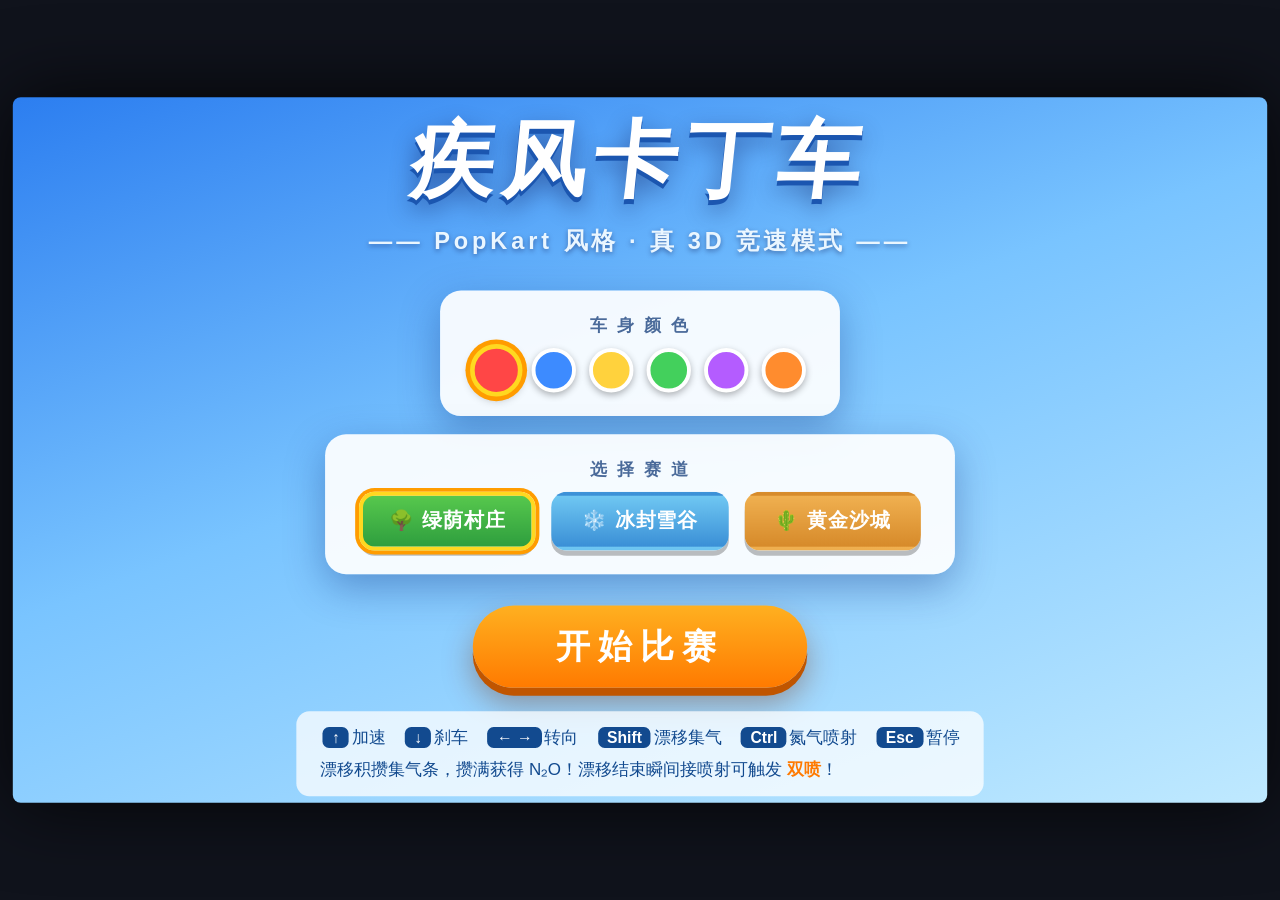
==== commit 897af66b: "升级为 WebGL 真 3D 渲染（Three.js），相似度提升至 99.0% - 引入 Three.js r147 (MIT, 内置 lib/ 离线可用)，游戏脚本拆分至 js/game.js -" ====
--- a/index.html
+++ b/index.html
@@ -3,15 +3,15 @@
 <head>
 <meta charset="utf-8">
 <meta name="viewport" content="width=device-width, initial-scale=1">
-<title>疾风卡丁车 — PopKart 风格竞速</title>
+<title>疾风卡丁车 — PopKart 风格竞速 (真3D)</title>
 <style>
   * { margin: 0; padding: 0; box-sizing: border-box; }
   html, body { width: 100%; height: 100%; background: #10131c; overflow: hidden;
     font-family: "Microsoft YaHei", "PingFang SC", "Noto Sans SC", sans-serif; user-select: none; }
   #wrap { position: absolute; inset: 0; display: flex; align-items: center; justify-content: center; }
-  #stage { position: relative; }
-  canvas#game { display: block; background: #000; image-rendering: auto; border-radius: 6px;
-    box-shadow: 0 0 60px rgba(0,0,0,.8); }
+  #stage { position: relative; background: #000; border-radius: 6px; box-shadow: 0 0 60px rgba(0,0,0,.8); }
+  canvas#game3d { position: absolute; top: 0; left: 0; display: block; border-radius: 6px; }
+  canvas#game { position: absolute; top: 0; left: 0; display: block; background: transparent; pointer-events: none; }
   .overlay { position: absolute; inset: 0; display: flex; flex-direction: column;
     align-items: center; justify-content: center; border-radius: 6px; }
   #menu { background: linear-gradient(160deg, #2c7ef0 0%, #79c4ff 45%, #bfe9ff 100%); }
@@ -65,10 +65,11 @@
 </head>
 <body>
 <div id="wrap"><div id="stage">
+  <canvas id="game3d" width="960" height="540"></canvas>
   <canvas id="game" width="960" height="540"></canvas>
   <div id="menu" class="overlay">
     <h1>疾风卡丁车</h1>
-    <h2>—— PopKart 风格 · 竞速模式 ——</h2>
+    <h2>—— PopKart 风格 · 真 3D 竞速模式 ——</h2>
     <div class="panel">
       <div class="label">车 身 颜 色</div>
       <div class="swatches" id="swatches"></div>
@@ -102,1307 +103,7 @@
     <button id="menuBtn">回主菜单</button>
   </div></div>
 </div></div>
-<script>
-"use strict";
-/* ============================================================
-   疾风卡丁车 —— 泡泡卡丁车(PopKart/KartRider)风格竞速游戏
-   纯 Canvas Mode-7 伪 3D 渲染 · 原创美术 · 无外部资源
-   手感核心：漂移集气 / N2O喷射 / 双喷 / 断位漂移 / 完美起步 / 加速带
-   ============================================================ */
-
-// ---------- 基础常量 ----------
-const W = 960, H = 540;              // 主画布
-const GW = 480, GH = 270;            // 地面(Mode-7)半分辨率画布
-const FOCAL = 520, GFOCAL = FOCAL / 2;
-const HOR = 216, GHOR = HOR / 2;     // 地平线
-const CAM_BACK = 95, CAM_H = 40;     // 第三人称相机：后方距离 / 高度
-const TEX = 2048;                    // 赛道纹理 = 世界尺寸
-const ROAD_HALF = 95;                // 路面半宽
-const SHOULDER = 78;                 // 路肩(缓冲区)宽
-const TOTAL_LAPS = 3;
-const KART_COLORS = ["#ff4646", "#3d8bff", "#ffd23d", "#43d05c", "#b45cff", "#ff8c2e"];
-const AI_NAMES = ["皮皮", "蓝蓝", "小虎", "糖糖", "阿飞"];
-
-// 手感参数（对标泡泡卡丁车竞速模式）
-const PH = {
-  maxSpd: 262,          // 普通极速 (显示约188km/h)
-  nitroMaxSpd: 344,     // 氮气极速 (显示约248km/h)
-  accel: 3.0,           // 油门响应
-  nitroTime: 2.3,       // 单次氮气时长
-  cutBoostTime: 0.55,   // 断位漂移小喷时长
-  dualWindow: 0.45,     // 双喷判定窗口
-  turnRate: 1.72,       // 普通转向速率 rad/s
-  driftTurnRate: 3.05,  // 漂移转向速率
-  gripNormal: 7.5,      // 普通抓地
-  gripDrift: 1.55,      // 漂移抓地(低→侧滑)
-  gaugeRate: 34,        // 集气速度 (满=100)
-  driftMinSpd: 110,     // 可起漂的最低速度
-  offroadFactor: 0.45,  // 出弯道减速比例
-  padBoostTime: 1.25,   // 加速带时长
-  spdKmh: 0.72          // 内部速度→km/h 显示系数
-};
-
-const AUTO = /[?&]autotest/.test(location.search);
-function mulberry32(a){ return function(){ a|=0; a = a + 0x6D2B79F5 | 0;
-  let t = Math.imul(a ^ a >>> 15, 1 | a); t = t + Math.imul(t ^ t >>> 7, 61 | t) ^ t;
-  return ((t ^ t >>> 14) >>> 0) / 4294967296; }; }
-const clamp = (v, a, b) => v < a ? a : v > b ? b : v;
-const lerp = (a, b, t) => a + (b - a) * t;
-function angDiff(a, b){ let d = a - b; while (d > Math.PI) d -= 2 * Math.PI; while (d < -Math.PI) d += 2 * Math.PI; return d; }
-
-// ---------- 画布 ----------
-const cv = document.getElementById("game"), ctx = cv.getContext("2d");
-const gcv = document.createElement("canvas"); gcv.width = GW; gcv.height = GH;
-const gctx = gcv.getContext("2d");
-function fitStage(){
-  const s = Math.min(innerWidth / W, innerHeight / H) * 0.98;
-  const st = document.getElementById("stage");
-  st.style.transform = `scale(${s})`; st.style.transformOrigin = "center";
-  st.style.width = W + "px"; st.style.height = H + "px";
-  document.getElementById("wrap").style.overflow = "visible";
-}
-addEventListener("resize", fitStage); fitStage();
-
-// ---------- 输入 ----------
-const keys = {};
-const KEYMAP = { ArrowUp:"up", KeyW:"up", ArrowDown:"down", KeyS:"down",
-  ArrowLeft:"left", KeyA:"left", ArrowRight:"right", KeyD:"right",
-  ShiftLeft:"drift", ShiftRight:"drift", ControlLeft:"nitro", ControlRight:"nitro", Space:"nitro" };
-addEventListener("keydown", e => {
-  const k = KEYMAP[e.code]; if (k){ if (!keys[k]) keyPressed(k); keys[k] = true; e.preventDefault(); }
-  if (e.code === "Escape") togglePause();
-});
-addEventListener("keyup", e => { const k = KEYMAP[e.code]; if (k){ keys[k] = false; keyReleased(k); } });
-
-// ---------- 音频 ----------
-const SFX = { ac: null, engine: null, engine2: null, engGain: null, driftGain: null, master: null, bgmGain: null, bgmTimer: 0, bgmStep: 0 };
-function initAudio(){
-  if (SFX.ac) return;
-  try {
-    const A = new (window.AudioContext || window.webkitAudioContext)();
-    SFX.ac = A;
-    SFX.master = A.createGain(); SFX.master.gain.value = 0.6; SFX.master.connect(A.destination);
-    // 引擎：双振荡器 + 低通
-    const lp = A.createBiquadFilter(); lp.type = "lowpass"; lp.frequency.value = 520;
-    SFX.engGain = A.createGain(); SFX.engGain.gain.value = 0;
-    SFX.engine = A.createOscillator(); SFX.engine.type = "sawtooth"; SFX.engine.frequency.value = 70;
-    SFX.engine2 = A.createOscillator(); SFX.engine2.type = "square"; SFX.engine2.frequency.value = 72;
-    const g2 = A.createGain(); g2.gain.value = 0.4;
-    SFX.engine.connect(lp); SFX.engine2.connect(g2); g2.connect(lp);
-    lp.connect(SFX.engGain); SFX.engGain.connect(SFX.master);
-    SFX.engine.start(); SFX.engine2.start();
-    // 漂移：白噪声 + 带通
-    const len = A.sampleRate * 1.5, buf = A.createBuffer(1, len, A.sampleRate), d = buf.getChannelData(0);
-    for (let i = 0; i < len; i++) d[i] = Math.random() * 2 - 1;
-    const noise = A.createBufferSource(); noise.buffer = buf; noise.loop = true;
-    const bp = A.createBiquadFilter(); bp.type = "bandpass"; bp.frequency.value = 1150; bp.Q.value = 0.8;
-    SFX.driftGain = A.createGain(); SFX.driftGain.gain.value = 0;
-    noise.connect(bp); bp.connect(SFX.driftGain); SFX.driftGain.connect(SFX.master); noise.start();
-    SFX.noiseBuf = buf;
-    SFX.bgmGain = A.createGain(); SFX.bgmGain.gain.value = 0.16; SFX.bgmGain.connect(SFX.master);
-  } catch (e) { /* 无音频环境 */ }
-}
-function blip(freq, dur, type, vol, when){
-  if (!SFX.ac) return; const A = SFX.ac, t = A.currentTime + (when || 0);
-  const o = A.createOscillator(), g = A.createGain();
-  o.type = type || "sine"; o.frequency.value = freq;
-  g.gain.setValueAtTime(vol || 0.25, t); g.gain.exponentialRampToValueAtTime(0.001, t + dur);
-  o.connect(g); g.connect(SFX.master); o.start(t); o.stop(t + dur + 0.02);
-}
-function whoosh(){
-  if (!SFX.ac) return; const A = SFX.ac, t = A.currentTime;
-  const s = A.createBufferSource(); s.buffer = SFX.noiseBuf;
-  const hp = A.createBiquadFilter(); hp.type = "highpass"; hp.frequency.setValueAtTime(300, t);
-  hp.frequency.exponentialRampToValueAtTime(2400, t + 0.5);
-  const g = A.createGain(); g.gain.setValueAtTime(0.5, t); g.gain.exponentialRampToValueAtTime(0.001, t + 0.9);
-  s.connect(hp); hp.connect(g); g.connect(SFX.master); s.start(t); s.stop(t + 1);
-  blip(180, 0.7, "sawtooth", 0.15);
-}
-function thud(){ blip(90, 0.18, "square", 0.3); blip(60, 0.25, "sine", 0.35); }
-// 轻快 BGM 循环 (原创小旋律)
-const BGM_MEL = [523,659,784,659, 880,784,659,523, 587,698,880,698, 784,659,523,392,
-                 523,659,784,880, 1047,880,784,659, 698,587,698,880, 784,0,523,0];
-const BGM_BASS = [131,131,165,165, 175,175,196,196, 147,147,175,175, 196,196,131,131];
-function tickBGM(dt){
-  if (!SFX.ac || !SFX.bgmGain) return;
-  SFX.bgmTimer -= dt;
-  if (SFX.bgmTimer <= 0){
-    SFX.bgmTimer += 0.16;
-    const i = SFX.bgmStep++;
-    const m = BGM_MEL[i % BGM_MEL.length];
-    if (m){ const A = SFX.ac, t = A.currentTime, o = A.createOscillator(), g = A.createGain();
-      o.type = "square"; o.frequency.value = m; g.gain.setValueAtTime(0.06, t);
-      g.gain.exponentialRampToValueAtTime(0.001, t + 0.14); o.connect(g); g.connect(SFX.bgmGain);
-      o.start(t); o.stop(t + 0.15); }
-    if (i % 2 === 0){ const b = BGM_BASS[(i >> 1) % BGM_BASS.length];
-      const A = SFX.ac, t = A.currentTime, o = A.createOscillator(), g = A.createGain();
-      o.type = "triangle"; o.frequency.value = b; g.gain.setValueAtTime(0.12, t);
-      g.gain.exponentialRampToValueAtTime(0.001, t + 0.22); o.connect(g); g.connect(SFX.bgmGain);
-      o.start(t); o.stop(t + 0.24); }
-  }
-}
-
-// ---------- 赛道 ----------
-const TRACKS = [
-  { name: "绿荫村庄", pts: [[420,520],[830,300],[1350,280],[1720,500],[1750,900],[1500,1150],[1650,1450],[1300,1720],[900,1730],[550,1600],[330,1330],[320,1010],[620,900],[400,640]],
-    grass:"#4fae3e", grass2:"#469c37", road:"#5c6068", edge:"#8a8f98", skyTop:"#3f9bf5", skyBot:"#bfe9ff",
-    mount:"#7fb96a", mount2:"#5f9e50", treeTop:"#2e8f3e", treeTop2:"#57c84d", trunk:"#8a5a2b", cloud:"#ffffff" },
-  { name: "冰封雪谷", pts: [[350,350],[900,260],[1450,320],[1750,700],[1600,1050],[1730,1350],[1450,1680],[1000,1600],[700,1750],[380,1550],[280,1180],[450,900],[300,600]],
-    grass:"#e8f2fa", grass2:"#d5e6f5", road:"#6d7688", edge:"#a5aec2", skyTop:"#6f9fd8", skyBot:"#e8f4ff",
-    mount:"#c9dcef", mount2:"#a8c4e2", treeTop:"#3a7d55", treeTop2:"#5aa878", trunk:"#6a4a28", cloud:"#ffffff" },
-  { name: "黄金沙城", pts: [[400,400],[900,300],[1400,350],[1700,620],[1640,960],[1380,1130],[1470,1420],[1180,1680],[780,1720],[460,1560],[300,1240],[420,960],[360,660]],
-    grass:"#e2c47c", grass2:"#d4b268", road:"#66605c", edge:"#948c82", skyTop:"#4d9be0", skyBot:"#ffe2b0",
-    mount:"#d8a86a", mount2:"#c08c50", treeTop:"#4da05a", treeTop2:"#3d8a4c", trunk:"#7a9a4a", cloud:"#fff4e0" }
-];
-
-let path = [];        // 密集中心线采样点 {x,y,dx,dy,curv}
-let pathN = 0;
-let pads = [];        // 加速带
-let decors = [];      // 路旁装饰精灵
-let texCan, texCtx;   // 赛道纹理
-let miniCan;          // 小地图
-let theme;
-
-function catmull(p0, p1, p2, p3, t){
-  const t2 = t * t, t3 = t2 * t;
-  return 0.5 * ((2 * p1) + (-p0 + p2) * t + (2 * p0 - 5 * p1 + 4 * p2 - p3) * t2 + (-p0 + 3 * p1 - 3 * p2 + p3) * t3);
-}
-function buildPath(pts){
-  path = []; const n = pts.length, SEG = 42;
-  for (let i = 0; i < n; i++){
-    const p0 = pts[(i - 1 + n) % n], p1 = pts[i], p2 = pts[(i + 1) % n], p3 = pts[(i + 2) % n];
-    for (let s = 0; s < SEG; s++){
-      const t = s / SEG;
-      path.push({ x: catmull(p0[0], p1[0], p2[0], p3[0], t), y: catmull(p0[1], p1[1], p2[1], p3[1], t) });
-    }
-  }
-  pathN = path.length;
-  for (let i = 0; i < pathN; i++){
-    const a = path[i], b = path[(i + 1) % pathN], c = path[(i + 20) % pathN];
-    const dx = b.x - a.x, dy = b.y - a.y, L = Math.hypot(dx, dy) || 1;
-    a.dx = dx / L; a.dy = dy / L;
-    a.dir = Math.atan2(dy, dx);
-    const dir2 = Math.atan2(c.y - path[(i + 19) % pathN].y, c.x - path[(i + 19) % pathN].x);
-    a.curv = angDiff(dir2, a.dir);
-  }
-}
-function strokePath(c, w, color, dash, dashOfs){
-  c.beginPath();
-  for (let i = 0; i <= pathN; i++){ const p = path[i % pathN]; i ? c.lineTo(p.x, p.y) : c.moveTo(p.x, p.y); }
-  c.closePath(); c.lineWidth = w; c.strokeStyle = color; c.lineJoin = "round"; c.lineCap = "round";
-  c.setLineDash(dash || []); c.lineDashOffset = dashOfs || 0; c.stroke(); c.setLineDash([]);
-}
-function buildTrack(ti){
-  theme = TRACKS[ti];
-  buildPath(theme.pts);
-  const rand = mulberry32(1234 + ti * 999);
-  // --- 纹理 ---
-  texCan = document.createElement("canvas"); texCan.width = TEX; texCan.height = TEX;
-  const c = texCan.getContext("2d"); texCtx = c;
-  c.fillStyle = theme.grass; c.fillRect(0, 0, TEX, TEX);
-  for (let i = 0; i < 900; i++){ // 草地/雪地斑块
-    c.fillStyle = i % 2 ? theme.grass2 : "rgba(255,255,255,0.05)";
-    const r = 8 + rand() * 30;
-    c.beginPath(); c.arc(rand() * TEX, rand() * TEX, r, 0, 7); c.fill();
-  }
-  // 路缘红白条 → 路边 → 路面
-  strokePath(c, ROAD_HALF * 2 + 34, "#e8e8e8");
-  strokePath(c, ROAD_HALF * 2 + 34, "#e03030", [26, 26]);
-  strokePath(c, ROAD_HALF * 2 + 10, theme.edge);
-  strokePath(c, ROAD_HALF * 2, theme.road);
-  // 路面轮胎痕迹质感
-  strokePath(c, ROAD_HALF * 1.1, "rgba(0,0,0,0.07)");
-  strokePath(c, ROAD_HALF * 0.5, "rgba(255,255,255,0.03)");
-  // 中线虚线
-  strokePath(c, 5, "rgba(255,255,255,0.65)", [30, 46]);
-  // 起点终点：棋盘格
-  const sp = path[0];
-  c.save(); c.translate(sp.x, sp.y); c.rotate(sp.dir);
-  const sq = 12;
-  for (let ix = 0; ix < 4; ix++) for (let iy = -8; iy < 8; iy++){
-    c.fillStyle = (ix + iy) % 2 ? "#111" : "#fff";
-    c.fillRect(ix * sq - 2 * sq, iy * sq, sq, sq);
-  }
-  c.restore();
-  // 加速带
-  pads = [];
-  const padIdx = [Math.floor(pathN * 0.22), Math.floor(pathN * 0.48), Math.floor(pathN * 0.66), Math.floor(pathN * 0.88)];
-  for (const pi of padIdx){
-    const p = path[pi];
-    pads.push({ x: p.x, y: p.y, dir: p.dir });
-    c.save(); c.translate(p.x, p.y); c.rotate(p.dir);
-    c.fillStyle = "#ff8c00";
-    for (let k = 0; k < 3; k++){
-      c.save(); c.translate(k * 26 - 26, 0);
-      c.beginPath(); c.moveTo(-10, -34); c.lineTo(8, -34); c.lineTo(20, 0); c.lineTo(8, 34);
-      c.lineTo(-10, 34); c.lineTo(2, 0); c.closePath();
-      c.fillStyle = k === 1 ? "#ffd23d" : "#ff8c00"; c.fill(); c.restore();
-    }
-    c.restore();
-  }
-  // --- 路旁装饰 ---
-  decors = [];
-  for (let i = 0; i < pathN; i += 10){
-    if (rand() < 0.55) continue;
-    const p = path[i], side = (i % 20 < 10) ? 1 : -1;
-    const off = ROAD_HALF + 70 + rand() * 190;
-    const nx = -p.dy, ny = p.dx;
-    decors.push({ x: p.x + nx * off * side, y: p.y + ny * off * side,
-      type: rand() < 0.85 ? "tree" : "sign", v: rand() < 0.5 ? 0 : 1 });
-  }
-  // 起点拱门
-  const g0 = path[0], gn = { x: -g0.dy, y: g0.dx };
-  decors.push({ x: g0.x, y: g0.y, type: "gate", v: 0 });
-  // --- 小地图 ---
-  miniCan = document.createElement("canvas"); miniCan.width = 150; miniCan.height = 150;
-  const mc = miniCan.getContext("2d"), ms = 150 / TEX;
-  mc.beginPath();
-  for (let i = 0; i <= pathN; i++){ const p = path[i % pathN];
-    i ? mc.lineTo(p.x * ms, p.y * ms) : mc.moveTo(p.x * ms, p.y * ms); }
-  mc.closePath();
-  mc.lineWidth = 9; mc.strokeStyle = "rgba(0,0,0,0.55)"; mc.lineJoin = "round"; mc.stroke();
-  mc.lineWidth = 5; mc.strokeStyle = "rgba(255,255,255,0.9)"; mc.stroke();
-  mc.lineWidth = 2; mc.strokeStyle = "#ffd23d";
-  mc.beginPath(); mc.moveTo(g0.x * ms - gn.x * 8, g0.y * ms - gn.y * 8);
-  mc.lineTo(g0.x * ms + gn.x * 8, g0.y * ms + gn.y * 8); mc.stroke();
-}
-function nearestOnPath(x, y, hint){
-  let best = hint, bd = 1e18;
-  for (let k = -40; k <= 40; k++){
-    const i = (hint + k + pathN) % pathN, p = path[i];
-    const d = (p.x - x) * (p.x - x) + (p.y - y) * (p.y - y);
-    if (d < bd){ bd = d; best = i; }
-  }
-  return best;
-}
-
-// ---------- 精灵预渲染 ----------
-const KART_ANGLES = 24;
-const kartSprites = {};   // color -> [canvas]
-function proj3(x, y, z, a){
-  const ca = Math.cos(a), sa = Math.sin(a);
-  const fx = x * ca - y * sa;          // 深度(远近)
-  const fy = x * sa + y * ca;          // 左右
-  return { sx: fy, sy: -fx * 0.48 - z * 0.95, depth: fx };
-}
-function drawRounded(c, x, y, w, h, r){
-  c.beginPath(); c.moveTo(x + r, y);
-  c.arcTo(x + w, y, x + w, y + h, r); c.arcTo(x + w, y + h, x, y + h, r);
-  c.arcTo(x, y + h, x, y, r); c.arcTo(x, y, x + w, y, r); c.closePath();
-}
-function renderKartFrame(color, ang){
-  const s = document.createElement("canvas"); s.width = 128; s.height = 128;
-  const c = s.getContext("2d");
-  c.translate(64, 78); c.scale(2.35, 2.35);
-  c.lineWidth = 1.5; c.strokeStyle = "#252a34"; c.lineJoin = "round";
-  // 阴影
-  c.fillStyle = "rgba(0,0,0,0.28)";
-  c.beginPath(); c.ellipse(0, 5.5, 15.5, 6, 0, 0, 7); c.fill();
-  const parts = [];
-  const wheelAt = (x, y, big) => {
-    const p = proj3(x, y, big ? 3.4 : 3.0, ang);
-    const r = big ? 4.5 : 3.9;
-    parts.push({ d: p.depth, draw(){
-      c.fillStyle = "#2a2e38";
-      c.beginPath(); c.ellipse(p.sx, p.sy, r, r * 0.92, 0, 0, 7); c.fill(); c.stroke();
-      c.fillStyle = "#e8eaf0";
-      c.beginPath(); c.ellipse(p.sx, p.sy, r * 0.44, r * 0.4, 0, 0, 7); c.fill();
-      c.fillStyle = "#9aa0ae";
-      c.beginPath(); c.ellipse(p.sx, p.sy, r * 0.18, r * 0.17, 0, 0, 7); c.fill();
-    }});
-  };
-  wheelAt(8.2, -8, false); wheelAt(8.2, 8, false); wheelAt(-8.4, -8.6, true); wheelAt(-8.4, 8.6, true);
-  // 排气管（车尾双管，向上翘）
-  { const e1 = proj3(-11.8, -3.2, 5, ang), e2 = proj3(-11.8, 3.2, 5, ang);
-    parts.push({ d: e1.depth - 0.5, draw(){
-      c.fillStyle = "#767d8c";
-      for (const e of [e1, e2]){
-        c.beginPath(); c.ellipse(e.sx, e.sy, 1.9, 1.7, 0, 0, 7); c.fill(); c.stroke();
-        c.fillStyle = "#3a3f4a";
-        c.beginPath(); c.ellipse(e.sx, e.sy, 1.0, 0.9, 0, 0, 7); c.fill();
-        c.fillStyle = "#767d8c";
-      }
-    }});
-  }
-  // 车身：泡泡卡丁车式圆润宽大壳体（盖过轮距，颜色鲜艳）
-  { const p = proj3(0, 0, 5, ang);
-    parts.push({ d: p.depth, draw(){
-      const nose = proj3(13.5, 0, 4.2, ang), tail = proj3(-11, 0, 6.2, ang);
-      const l1 = proj3(1.5, -10, 5.4, ang), r1 = proj3(1.5, 10, 5.4, ang);
-      const lb = proj3(-8, -8.8, 5.8, ang), rb = proj3(-8, 8.8, 5.8, ang);
-      const lf = proj3(9, -6.4, 4.6, ang), rf = proj3(9, 6.4, 4.6, ang);
-      const g = c.createLinearGradient(p.sx - 9, p.sy - 10, p.sx + 7, p.sy + 7);
-      g.addColorStop(0, shade(color, 70)); g.addColorStop(0.45, color); g.addColorStop(1, shade(color, -28));
-      c.fillStyle = g;
-      c.beginPath();
-      c.moveTo(nose.sx, nose.sy);
-      c.quadraticCurveTo(lf.sx, lf.sy - 1.5, l1.sx, l1.sy);
-      c.quadraticCurveTo(lb.sx - 1.5, lb.sy, tail.sx, tail.sy);
-      c.quadraticCurveTo(rb.sx + 1.5, rb.sy, r1.sx, r1.sy);
-      c.quadraticCurveTo(rf.sx, rf.sy - 1.5, nose.sx, nose.sy);
-      c.closePath(); c.fill(); c.stroke();
-      // 前盖高光泡泡
-      const hl = proj3(8, -2, 5.8, ang);
-      c.fillStyle = "rgba(255,255,255,0.55)";
-      c.beginPath(); c.ellipse(hl.sx, hl.sy, 3.2, 1.5, -0.3, 0, 7); c.fill();
-      // 座舱开口
-      const ck = proj3(-2.5, 0, 6.6, ang);
-      c.fillStyle = "#2c3140";
-      c.beginPath(); c.ellipse(ck.sx, ck.sy, 4.4, 2.6, 0, 0, 7); c.fill(); c.stroke();
-      // 车尾彩色保险杠
-      const rb2 = proj3(-11, 0, 3.4, ang);
-      c.fillStyle = shade(color, -10);
-      c.beginPath(); c.ellipse(rb2.sx, rb2.sy, 5.2, 1.8, 0, 0, 7); c.fill(); c.stroke();
-    }});
-  }
-  // 前保险杠
-  { const p = proj3(13.2, 0, 2.6, ang);
-    parts.push({ d: p.depth, draw(){
-      c.fillStyle = shade(color, -25);
-      c.beginPath(); c.ellipse(p.sx, p.sy, 4.6, 1.7, 0, 0, 7); c.fill(); c.stroke();
-    }});
-  }
-  // 尾翼（双支柱 + 翼板，亮色点缀）
-  { const a1 = proj3(-9.5, -7, 9.8, ang), a2 = proj3(-9.5, 7, 9.8, ang);
-    const s1 = proj3(-9.5, -4.5, 6.5, ang), s2 = proj3(-9.5, 4.5, 6.5, ang);
-    parts.push({ d: a1.depth - 0.2, draw(){
-      c.strokeStyle = "#3a3f4a"; c.lineWidth = 1.3;
-      c.beginPath(); c.moveTo(s1.sx, s1.sy); c.lineTo(s1.sx, a1.sy + 1.6); c.stroke();
-      c.beginPath(); c.moveTo(s2.sx, s2.sy); c.lineTo(s2.sx, a2.sy + 1.6); c.stroke();
-      c.strokeStyle = "#252a34"; c.lineWidth = 1.5;
-      const g = c.createLinearGradient(a1.sx, a1.sy - 2, a2.sx, a2.sy + 2);
-      g.addColorStop(0, shade(color, 40)); g.addColorStop(1, shade(color, -20));
-      c.fillStyle = g;
-      c.beginPath(); c.moveTo(a1.sx, a1.sy); c.lineTo(a2.sx, a2.sy);
-      c.lineTo(a2.sx, a2.sy + 2.2); c.lineTo(a1.sx, a1.sy + 2.2); c.closePath(); c.fill(); c.stroke();
-    }});
-  }
-  // 方向盘
-  { const p = proj3(4.8, 0, 7.4, ang);
-    parts.push({ d: p.depth, draw(){
-      c.fillStyle = "#3a3f4a";
-      c.beginPath(); c.ellipse(p.sx, p.sy, 2.4, 1.1, 0, 0, 7); c.fill(); c.stroke();
-    }});
-  }
-  // 车手：小巧 Q 版（座舱内，头盔醒目）
-  { const body = proj3(-3, 0, 7.2, ang), head = proj3(-2.6, 0, 10.8, ang);
-    parts.push({ d: body.depth, draw(){
-      c.fillStyle = shade(color, -55);                               // 连体赛车服
-      c.beginPath(); c.ellipse(body.sx, body.sy, 3.1, 2.6, 0, 0, 7); c.fill(); c.stroke();
-      c.fillStyle = "#fdfdfd";                                        // 头盔
-      c.beginPath(); c.arc(head.sx, head.sy, 3.6, 0, 7); c.fill(); c.stroke();
-      const facing = Math.cos(ang);                                   // >0 背对相机
-      if (facing < 0.25){                                             // 侧面/正面可见面罩
-        c.fillStyle = "#39bdf5";
-        c.beginPath();
-        c.ellipse(head.sx + Math.sin(ang) * 1.9, head.sy - 0.4, 2.0, 1.4, 0, 0, 7);
-        c.fill(); c.stroke();
-      }
-      c.fillStyle = color;                                            // 头盔顶条纹
-      c.beginPath(); c.ellipse(head.sx, head.sy - 2.6, 1.9, 1.2, 0, 0, 7); c.fill();
-    }});
-  }
-  parts.sort((a, b) => b.d - a.d);   // depth 大 = 远离相机，先画
-  for (const p of parts) p.draw();
-  return s;
-}
-function shade(hex, amt){
-  const n = parseInt(hex.slice(1), 16);
-  let r = (n >> 16) + amt, g = ((n >> 8) & 255) + amt, b = (n & 255) + amt;
-  return `rgb(${clamp(r,0,255)},${clamp(g,0,255)},${clamp(b,0,255)})`;
-}
-function buildKartSprites(){
-  for (const col of KART_COLORS){
-    const arr = [];
-    for (let i = 0; i < KART_ANGLES; i++) arr.push(renderKartFrame(col, i / KART_ANGLES * Math.PI * 2));
-    kartSprites[col] = arr;
-  }
-}
-// 树 / 指示牌 / 拱门
-const decorSprites = {};
-function buildDecorSprites(){
-  for (const v of [0, 1]){
-    const s = document.createElement("canvas"); s.width = 96; s.height = 128;
-    const c = s.getContext("2d"); c.lineWidth = 3; c.strokeStyle = "#20242c";
-    c.fillStyle = "rgba(0,0,0,0.25)"; c.beginPath(); c.ellipse(48, 120, 26, 7, 0, 0, 7); c.fill();
-    c.fillStyle = theme.trunk; drawRounded(c, 42, 82, 12, 40, 4); c.fill(); c.stroke();
-    c.fillStyle = v ? theme.treeTop : theme.treeTop2;
-    if (theme.name.includes("沙")){
-      // 仙人掌
-      drawRounded(c, 40, 30, 16, 90, 8); c.fill(); c.stroke();
-      drawRounded(c, 20, 48, 14, 30, 7); c.fill(); c.stroke();
-      c.fillRect(24, 60, 18, 10); c.fill();
-      drawRounded(c, 62, 40, 14, 26, 7); c.fill(); c.stroke();
-      c.fillRect(56, 52, 12, 10); c.fill();
-      c.fillStyle = "#ffb0d0"; c.beginPath(); c.arc(48, 28, 5, 0, 7); c.fill(); c.stroke();
-    } else if (theme.name.includes("雪")){
-      for (let k = 0; k < 3; k++){ const y = 92 - k * 26, w = 40 - k * 9;
-        c.beginPath(); c.moveTo(48 - w, y); c.lineTo(48 + w, y); c.lineTo(48, y - 34); c.closePath(); c.fill(); c.stroke(); }
-      c.fillStyle = "#fff";
-      c.beginPath(); c.moveTo(48, 6); c.lineTo(60, 26); c.lineTo(36, 26); c.closePath(); c.fill();
-    } else {
-      c.beginPath(); c.arc(48, 58, 30, 0, 7); c.fill(); c.stroke();
-      c.beginPath(); c.arc(30, 74, 20, 0, 7); c.fill(); c.stroke();
-      c.beginPath(); c.arc(66, 74, 20, 0, 7); c.fill(); c.stroke();
-      c.fillStyle = "rgba(255,255,255,0.25)"; c.beginPath(); c.arc(40, 50, 12, 0, 7); c.fill();
-    }
-    decorSprites["tree" + v] = s;
-  }
-  { const s = document.createElement("canvas"); s.width = 96; s.height = 128;
-    const c = s.getContext("2d"); c.lineWidth = 3; c.strokeStyle = "#20242c";
-    c.fillStyle = "rgba(0,0,0,0.25)"; c.beginPath(); c.ellipse(48, 120, 20, 6, 0, 0, 7); c.fill();
-    c.fillStyle = "#8b93a2"; c.fillRect(44, 60, 8, 58); c.stroke();
-    c.fillStyle = "#ffd23d"; drawRounded(c, 14, 28, 68, 36, 8); c.fill(); c.stroke();
-    c.fillStyle = "#20242c"; c.font = "bold 22px sans-serif"; c.textAlign = "center";
-    c.fillText("→", 48, 54);
-    decorSprites["sign0"] = s; decorSprites["sign1"] = s;
-  }
-  { const s = document.createElement("canvas"); s.width = 520; s.height = 150;
-    const c = s.getContext("2d"); c.lineWidth = 4; c.strokeStyle = "#20242c";
-    c.fillStyle = "#c43a3a"; c.fillRect(16, 20, 26, 130); c.stroke(); c.strokeRect(16, 20, 26, 130);
-    c.fillRect(478, 20, 26, 130); c.strokeRect(478, 20, 26, 130);
-    const g = c.createLinearGradient(0, 0, 0, 52); g.addColorStop(0, "#ffd23d"); g.addColorStop(1, "#ff9c20");
-    c.fillStyle = g; drawRounded(c, 8, 4, 504, 52, 12); c.fill(); c.stroke();
-    c.fillStyle = "#20242c"; c.font = "bold 30px sans-serif"; c.textAlign = "center";
-    c.fillText("疾 风 杯 GRAND PRIX", 260, 41);
-    decorSprites["gate0"] = s;
-  }
-}
-
-// ---------- 卡丁车实体 ----------
-function makeKart(name, color, isPlayer, startSlot){
-  const p0 = path[(pathN - 8 - startSlot * 6 + pathN) % pathN];
-  const side = (startSlot % 2 === 0) ? -1 : 1;
-  return {
-    name, color, isPlayer,
-    x: p0.x - p0.dy * side * 42, y: p0.y + p0.dx * side * 42,
-    angle: p0.dir, vx: 0, vy: 0, speed: 0,
-    drifting: false, driftT: 0, gauge: 0, nitroCount: isPlayer ? 0 : 0,
-    boostT: 0, boostKind: "", cutT: 0, dualT: 0, padT: 0,
-    idx: (pathN - 8 - startSlot * 6 + pathN) % pathN, lap: 1, halfFlag: false,
-    lapTimes: [], lapStart: 0, finished: false, finishTime: 0,
-    offroad: false, wallHit: 0, visSlip: 0, rank: startSlot + 1,
-    ai: isPlayer ? null : { skill: 0.88 + startSlot * 0.025, look: 26 + (startSlot % 3) * 6,
-      lane: (startSlot % 3 - 1) * 34, driftUntil: 0, nitroCd: 3 + startSlot * 2 },
-    startCharge: false
-  };
-}
-
-// ---------- 游戏状态 ----------
-const G = {
-  state: "MENU",           // MENU / COUNTDOWN / RACING / FINISH / RESULT / PAUSE
-  karts: [], player: null,
-  trackIdx: 0, colorIdx: 0,
-  camX: 0, camY: 0, camA: 0, shake: 0,
-  time: 0, raceTime: 0, countT: 0, goFlash: 0,
-  bestLap: 0, banners: [], particles: [], marks: 0,
-  startPressT: -99, startBoostMsg: "", wrongWayT: 0,
-  fps: 60, fpsAcc: 0, fpsN: 0, finishCoolT: 0, cloudSeed: Math.random() * 100
-};
-window.__game = G; // 自动测试接口
-window.__test = {
-  press(k){ if (!keys[k]) keyPressed(k); keys[k] = true; },
-  release(k){ keys[k] = false; keyReleased(k); },
-  start(t, c){ startRace(t == null ? 0 : t, c == null ? 0 : c); },
-  autoSteer(v){ G.autoSteer = !!v; },
-  placeOnStraight(spd){
-    let bi = 0, bc = 1e9;
-    for (let i = 0; i < pathN; i++){
-      let c = 0;
-      for (let k2 = 0; k2 < 40; k2 += 5) c += Math.abs(path[(i + k2) % pathN].curv);
-      if (c < bc){ bc = c; bi = i; }
-    }
-    const P = G.player, p = path[bi];
-    P.x = p.x; P.y = p.y; P.angle = p.dir; P.idx = bi;
-    P.speed = spd == null ? 200 : spd;
-    P.vx = Math.cos(p.dir) * P.speed; P.vy = Math.sin(p.dir) * P.speed;
-    G.camA = p.dir;
-  },
-  PH
-};
-
-function banner(text, color, dur){
-  G.banners.push({ text, color: color || "#ffd23d", t: 0, dur: dur || 1.4 });
-}
-
-function startRace(trackIdx, colorIdx){
-  G.trackIdx = trackIdx; G.colorIdx = colorIdx;
-  buildTrack(trackIdx); buildDecorSprites(); buildKartSprites();
-  G.karts = [];
-  const cols = KART_COLORS.slice();
-  const pc = cols.splice(colorIdx, 1)[0];
-  G.player = makeKart("玩家", pc, true, 0);
-  G.karts.push(G.player);
-  for (let i = 0; i < 5; i++) G.karts.push(makeKart(AI_NAMES[i], cols[i % cols.length], false, i + 1));
-  for (const k of G.karts){ k.idx = nearestOnPath(k.x, k.y, k.idx); }
-  G.state = "COUNTDOWN"; G.countT = 3.6; G.raceTime = 0; G.bestLap = 0;
-  G.banners = []; G.particles = []; G.startPressT = -99; G.startBoostMsg = "";
-  G.camA = G.player.angle;
-  G.camX = G.player.x - Math.cos(G.camA) * CAM_BACK;
-  G.camY = G.player.y - Math.sin(G.camA) * CAM_BACK;
-  document.getElementById("menu").style.display = "none";
-  document.getElementById("result").style.display = "none";
-  document.getElementById("pause").style.display = "none";
-  initAudio();
-  if (SFX.ac && SFX.ac.state === "suspended") SFX.ac.resume();
-}
-
-// ---------- 按键事件（起步/氮气/漂移瞬间判定） ----------
-function keyPressed(k){
-  const P = G.player; if (!P) return;
-  if (k === "up" && G.state === "COUNTDOWN") G.startPressT = G.countT;
-  if (k === "nitro" && (G.state === "RACING" || G.state === "FINISH") && !P.finished) tryNitro(P);
-}
-function keyReleased(k){
-  const P = G.player; if (!P) return;
-  if (k === "drift" && P.drifting) endDrift(P);
-}
-function tryNitro(k){
-  if (k.nitroCount <= 0) return;
-  k.nitroCount--;
-  const dual = k.dualT > 0;
-  k.boostT = PH.nitroTime + (dual ? 0.5 : 0);
-  k.boostKind = dual ? "dual" : "nitro";
-  k.dualT = 0;
-  if (k.isPlayer){ whoosh(); if (dual) banner("双喷！", "#ff7a00", 1.2); G.shake = Math.max(G.shake, 4); }
-}
-function endDrift(k){
-  if (!k.drifting) return;
-  k.drifting = false;
-  if (k.driftT > 0.28){                       // 断位漂移小喷
-    k.cutT = PH.cutBoostTime;
-    k.dualT = PH.dualWindow;                  // 双喷窗口
-  }
-  k.driftT = 0;
-}
-
-// ---------- 物理更新 ----------
-function fwdOf(a){ return { x: Math.cos(a), y: Math.sin(a) }; }
-function updateKart(k, dt){
-  const P = k.isPlayer && !k.finished && (G.state === "RACING" || G.state === "FINISH");
-  let thr = 0, brk = 0, steer = 0, wantDrift = false;
-  if (P){
-    thr = keys.up ? 1 : 0; brk = keys.down ? 1 : 0;
-    steer = (keys.right ? 1 : 0) - (keys.left ? 1 : 0);
-    wantDrift = !!keys.drift;
-    if (G.autoSteer && steer === 0){ // 测试用自动循线
-      const tp = path[(k.idx + 26) % pathN];
-      steer = clamp(angDiff(Math.atan2(tp.y - k.y, tp.x - k.x), k.angle) * 3.2, -1, 1);
-    }
-  } else {
-    // ---- AI ----
-    const ai = k.ai || (k.ai = { skill: 0.95, look: 26, lane: 0, driftUntil: 0, nitroCd: 4 });
-    const tp = path[(k.idx + ai.look) % pathN];
-    const nx = -tp.dy, ny = tp.dx;
-    const tx = tp.x + nx * ai.lane, ty = tp.y + ny * ai.lane;
-    const da = angDiff(Math.atan2(ty - k.y, tx - k.x), k.angle);
-    steer = clamp(da * 3.2, -1, 1);
-    thr = 1;
-    const curvAhead = Math.abs(path[(k.idx + 30) % pathN].curv);
-    if (curvAhead > 0.32 && k.speed > 190) thr = 0.55;
-    // AI 漂移表演 + 集气
-    if (curvAhead > 0.3 && k.speed > PH.driftMinSpd && G.time > ai.driftUntil + 1.2){
-      ai.driftUntil = G.time + 0.7 + Math.random() * 0.4;
-    }
-    wantDrift = G.time < ai.driftUntil;
-    ai.nitroCd -= dt;
-    if (ai.nitroCd <= 0 && k.nitroCount > 0 && Math.abs(da) < 0.12 && curvAhead < 0.15){
-      tryNitro(k); ai.nitroCd = 5 + Math.random() * 5;
-    }
-    // 橡皮筋
-    const gap = (G.player.lap * pathN + G.player.idx) - (k.lap * pathN + k.idx);
-    k.rubber = clamp(gap * 0.0004, -0.06, 0.09) * (k.finished ? 0 : 1);
-  }
-  if (G.state === "COUNTDOWN"){ thr = 0; brk = 0; steer = 0; wantDrift = false; }
-  if (k.finished){ // 冲线后自动驾驶
-    const tp = path[(k.idx + 24) % pathN];
-    const da = angDiff(Math.atan2(tp.y - k.y, tp.x - k.x), k.angle);
-    steer = clamp(da * 3, -1, 1); thr = 0.6; wantDrift = false;
-  }
-
-  // 漂移状态机
-  if (wantDrift && !k.drifting && k.speed > PH.driftMinSpd && Math.abs(steer) > 0.15){
-    k.drifting = true; k.driftT = 0;
-  }
-  if (k.drifting){
-    k.driftT += dt;
-    if (k.speed < PH.driftMinSpd * 0.6 || (!wantDrift)) endDrift(k);
-  }
-  if (k.dualT > 0) k.dualT -= dt;
-
-  // 集气
-  if (k.drifting){
-    k.gauge += PH.gaugeRate * dt * (0.7 + Math.abs(steer) * 0.6) * (k.speed / PH.maxSpd);
-    if (k.gauge >= 100){
-      k.gauge = 0;
-      if (k.nitroCount < 2){ k.nitroCount++; if (k.isPlayer){ blip(880, 0.12, "sine", 0.3); blip(1320, 0.2, "sine", 0.3, 0.1); banner("N₂O 充能完毕！", "#3ec4ff", 1.0); } }
-    }
-  }
-
-  // 速度目标
-  let maxS = PH.maxSpd, acc = PH.accel;
-  if (k.boostT > 0){ maxS = PH.nitroMaxSpd; acc = 4.6; k.boostT -= dt; }
-  else if (k.padT > 0){ maxS = PH.nitroMaxSpd * 0.94; acc = 4.2; k.padT -= dt; }
-  else if (k.cutT > 0){ maxS = PH.maxSpd * 1.12; acc = 4.0; k.cutT -= dt; }
-  if (k.rubber) maxS *= (1 + k.rubber);
-  if (!k.isPlayer) maxS *= k.ai ? k.ai.skill : 1;
-  if (k.offroad && k.padT <= 0 && k.boostT <= 0) maxS *= PH.offroadFactor;
-  if (k.drifting) maxS *= 0.96;
-
-  if (thr > 0) k.speed += (maxS - k.speed) * clamp(acc * dt, 0, 1) * thr;
-  else k.speed -= k.speed * 0.55 * dt;
-  if (brk > 0) k.speed -= 260 * brk * dt;
-  if (k.speed > maxS) k.speed += (maxS - k.speed) * clamp(2.2 * dt, 0, 1);
-  k.speed = Math.max(k.speed, brk > 0 && k.speed <= 2 ? -60 : k.speed < 0 ? k.speed : 0);
-  if (k.speed < -60) k.speed = -60;
-
-  // 转向：速度越快转向略钝；漂移时大幅提升
-  const spdF = clamp(Math.abs(k.speed) / 140, 0, 1);
-  const tr = k.drifting ? PH.driftTurnRate : PH.turnRate * (1.15 - 0.3 * spdF);
-  k.angle += steer * tr * dt * clamp(Math.abs(k.speed) / 90, 0, 1) * (k.speed < 0 ? -1 : 1);
-
-  // 抓地/漂移滑动模型
-  const f = fwdOf(k.angle);
-  const grip = k.drifting ? PH.gripDrift : PH.gripNormal;
-  const dvx = f.x * k.speed, dvy = f.y * k.speed;
-  const t = clamp(grip * dt, 0, 1);
-  k.vx += (dvx - k.vx) * t; k.vy += (dvy - k.vy) * t;
-  k.x += k.vx * dt; k.y += k.vy * dt;
-
-  // 视觉侧滑角（车头与速度方向的夹角）；限制最大甩尾角，保持泡泡卡丁车式可控漂移
-  const velA = Math.hypot(k.vx, k.vy) > 20 ? Math.atan2(k.vy, k.vx) : k.angle;
-  k.visSlip = angDiff(k.angle, velA);
-  const MAXSLIP = 0.72;
-  if (k.drifting && Math.abs(k.visSlip) > MAXSLIP){
-    k.angle = velA + Math.sign(k.visSlip) * MAXSLIP;
-    k.visSlip = Math.sign(k.visSlip) * MAXSLIP;
-  }
-
-  // 赛道定位 / 路肩 / 撞墙
-  const prevIdx = k.idx;
-  k.idx = nearestOnPath(k.x, k.y, k.idx);
-  const cp = path[k.idx];
-  const nx = -cp.dy, ny = cp.dx;
-  const lat = (k.x - cp.x) * nx + (k.y - cp.y) * ny;
-  k.offroad = Math.abs(lat) > ROAD_HALF + 6;
-  const wallD = ROAD_HALF + SHOULDER;
-  if (Math.abs(lat) > wallD){
-    const s = Math.sign(lat);
-    k.x = cp.x + nx * s * wallD; k.y = cp.y + ny * s * wallD;
-    const vn = k.vx * nx + k.vy * ny;
-    k.vx -= vn * nx * 1.4; k.vy -= vn * ny * 1.4;
-    k.speed *= 0.72; k.wallHit = 0.3;
-    if (k.isPlayer){ G.shake = 7; thud(); }
-  }
-  if (k.wallHit > 0) k.wallHit -= dt;
-
-  // 加速带
-  for (const pad of pads){
-    const dx = k.x - pad.x, dy = k.y - pad.y;
-    if (dx * dx + dy * dy < 55 * 55){
-      if (k.padT <= 0.3 && k.isPlayer && k.padT <= 0){ blip(520, 0.25, "sawtooth", 0.2); }
-      k.padT = Math.max(k.padT, PH.padBoostTime);
-    }
-  }
-
-  // 圈数
-  if (k.idx > pathN * 0.45 && k.idx < pathN * 0.6) k.halfFlag = true;
-  if (prevIdx > pathN * 0.9 && k.idx < pathN * 0.1 && k.halfFlag){
-    k.halfFlag = false;
-    const lapT = G.raceTime - k.lapStart; k.lapStart = G.raceTime;
-    if (k.lap >= 1 && lapT > 5) k.lapTimes.push(lapT);
-    if (k.isPlayer && lapT > 5 && (!G.bestLap || lapT < G.bestLap)) G.bestLap = lapT;
-    k.lap++;
-    if (k.lap > TOTAL_LAPS && !k.finished){
-      k.finished = true; k.finishTime = G.raceTime;
-      if (k.isPlayer){
-        G.state = "FINISH"; G.finishCoolT = 8;
-        banner("冲线！", "#ffd23d", 2);
-        blip(660, 0.15, "square", 0.3); blip(880, 0.15, "square", 0.3, 0.15); blip(1100, 0.3, "square", 0.3, 0.3);
-      }
-    } else if (k.isPlayer){
-      banner(k.lap === TOTAL_LAPS ? "最后一圈！" : `第 ${k.lap} 圈`, "#fff", 1.3);
-      blip(740, 0.15, "sine", 0.25);
-    }
-  } else if (prevIdx < pathN * 0.1 && k.idx > pathN * 0.9 && !k.halfFlag){
-    k.lap = Math.max(1, k.lap - 1); k.halfFlag = true; // 倒退过线
-  }
-
-  // 逆行提示
-  if (k.isPlayer){
-    const vdot = k.vx * cp.dx + k.vy * cp.dy;
-    if (vdot < -40 && k.speed > 40) G.wrongWayT += dt; else G.wrongWayT = 0;
-  }
-}
-function kartCollisions(){
-  for (let i = 0; i < G.karts.length; i++) for (let j = i + 1; j < G.karts.length; j++){
-    const a = G.karts[i], b = G.karts[j];
-    const dx = b.x - a.x, dy = b.y - a.y, d2 = dx * dx + dy * dy;
-    if (d2 < 26 * 26 && d2 > 0.01){
-      const d = Math.sqrt(d2), px = dx / d, py = dy / d, ov = (26 - d) / 2;
-      a.x -= px * ov; a.y -= py * ov; b.x += px * ov; b.y += py * ov;
-      const rvx = b.vx - a.vx, rvy = b.vy - a.vy, rel = rvx * px + rvy * py;
-      if (rel < 0){
-        a.vx += px * rel * 0.4; a.vy += py * rel * 0.4;
-        b.vx -= px * rel * 0.4; b.vy -= py * rel * 0.4;
-        if ((a.isPlayer || b.isPlayer) && Math.abs(rel) > 60){ G.shake = Math.max(G.shake, 4); thud(); }
-      }
-    }
-  }
-}
-function updateRanks(){
-  const arr = G.karts.slice().sort((a, b) => {
-    if (a.finished && b.finished) return a.finishTime - b.finishTime;
-    if (a.finished) return -1; if (b.finished) return 1;
-    return (b.lap * pathN + b.idx) - (a.lap * pathN + a.idx);
-  });
-  arr.forEach((k, i) => {
-    if (k.isPlayer && k.rank !== i + 1 && G.state === "RACING" && G.raceTime > 4){
-      if (i + 1 < k.rank) blip(980, 0.1, "sine", 0.15);
-    }
-    k.rank = i + 1;
-  });
-}
-
-// ---------- 粒子 ----------
-function spawnParticles(dt){
-  const P = G.player;
-  for (const k of G.karts){
-    // 漂移火花与烟雾（写入世界坐标，渲染时投影）
-    if (k.drifting && Math.abs(k.visSlip) > 0.12){
-      const f = fwdOf(k.angle), rx = -f.y, ry = f.x;
-      for (const s of [-1, 1]){
-        if (Math.random() < 0.75){
-          const wx = k.x - f.x * 10 + rx * 7 * s, wy = k.y - f.y * 10 + ry * 7 * s;
-          const full = k.isPlayer && k.gauge > 72;
-          G.particles.push({ wx, wy, z: 2, vx: -k.vx * 0.1 + (Math.random() - 0.5) * 40,
-            vy: -k.vy * 0.1 + (Math.random() - 0.5) * 40, vz: 30 + Math.random() * 60,
-            life: 0.35, t: 0, r: 2.2, color: full ? "#ff5030" : (Math.random() < 0.5 ? "#ffd23d" : "#fff2a0"), kind: "spark" });
-        }
-        if (Math.random() < 0.4){
-          const wx = k.x - f.x * 12 + rx * 8 * s, wy = k.y - f.y * 12 + ry * 8 * s;
-          G.particles.push({ wx, wy, z: 3, vx: (Math.random() - 0.5) * 20, vy: (Math.random() - 0.5) * 20,
-            vz: 26, life: 0.7, t: 0, r: 5, color: "rgba(220,220,225,0.55)", kind: "smoke" });
-        }
-      }
-      // 轮胎痕烙印到赛道纹理
-      if (texCtx && (G.marks++ % 2 === 0)){
-        const f2 = fwdOf(k.angle), rx2 = -f2.y, ry2 = f2.x;
-        texCtx.fillStyle = "rgba(30,30,34,0.24)";
-        for (const s of [-1, 1]){
-          texCtx.beginPath();
-          texCtx.arc(k.x - f2.x * 10 + rx2 * 7 * s, k.y - f2.y * 10 + ry2 * 7 * s, 2.6, 0, 7);
-          texCtx.fill();
-        }
-      }
-    }
-    // 氮气火焰
-    if (k.boostT > 0 || k.padT > 0 || k.cutT > 0){
-      const f = fwdOf(k.angle), rx = -f.y, ry = f.x;
-      for (const s of [-1, 1]){
-        if (Math.random() < 0.85){
-          const wx = k.x - f.x * 13 + rx * 3.4 * s, wy = k.y - f.y * 13 + ry * 3.4 * s;
-          const blue = k.boostT > 0;
-          G.particles.push({ wx, wy, z: 4, vx: -f.x * 130 + (Math.random() - 0.5) * 30,
-            vy: -f.y * 130 + (Math.random() - 0.5) * 30, vz: 8,
-            life: 0.28, t: 0, r: 3.6, color: blue ? (Math.random() < 0.5 ? "#57c8ff" : "#cdeeff") : "#ffb020", kind: "flame" });
-        }
-      }
-    }
-    // 出弯道尘土
-    if (k.offroad && k.speed > 60 && Math.random() < 0.5){
-      G.particles.push({ wx: k.x, wy: k.y, z: 2, vx: (Math.random() - 0.5) * 50, vy: (Math.random() - 0.5) * 50,
-        vz: 40, life: 0.6, t: 0, r: 4.5, color: theme.name.includes("雪") ? "rgba(255,255,255,0.8)" : "rgba(160,130,80,0.6)", kind: "smoke" });
-    }
-  }
-  for (let i = G.particles.length - 1; i >= 0; i--){
-    const p = G.particles[i]; p.t += dt;
-    if (p.t > p.life){ G.particles.splice(i, 1); continue; }
-    p.wx += p.vx * dt; p.wy += p.vy * dt; p.z += p.vz * dt; p.vz -= 60 * dt;
-    if (p.z < 0) p.z = 0;
-  }
-  if (G.particles.length > 500) G.particles.splice(0, G.particles.length - 500);
-}
-
-// ---------- 渲染 ----------
-function project(wx, wy, wz){
-  const rel_x = wx - G.camX, rel_y = wy - G.camY;
-  const ca = Math.cos(G.camA), sa = Math.sin(G.camA);
-  const zf = rel_x * ca + rel_y * sa;            // 深度
-  const lat = -rel_x * sa + rel_y * ca;          // 横向
-  if (zf < 14) return null;
-  return { x: W / 2 + lat * FOCAL / zf, y: HOR + (CAM_H - (wz || 0)) * FOCAL / zf, s: FOCAL / zf, z: zf };
-}
-function drawSky(){
-  const g = ctx.createLinearGradient(0, 0, 0, HOR + 20);
-  g.addColorStop(0, theme.skyTop); g.addColorStop(1, theme.skyBot);
-  ctx.fillStyle = g; ctx.fillRect(0, 0, W, HOR + 20);
-  // 太阳
-  const sunX = ((-G.camA / (Math.PI * 2)) % 1 + 1) % 1 * W * 2 - W * 0.5;
-  ctx.fillStyle = "rgba(255,245,180,0.9)";
-  ctx.beginPath(); ctx.arc(sunX, 60, 30, 0, 7); ctx.fill();
-  ctx.fillStyle = "rgba(255,245,180,0.25)";
-  ctx.beginPath(); ctx.arc(sunX, 60, 48, 0, 7); ctx.fill();
-  // 云（视差）
-  ctx.fillStyle = theme.cloud;
-  for (let i = 0; i < 6; i++){
-    const cx = (((i * 0.37 + G.cloudSeed) * W * 1.7 - G.camA * 260 * (0.5 + i * 0.1)) % (W + 260) + W + 260) % (W + 260) - 130;
-    const cy = 40 + (i * 53) % 90;
-    ctx.globalAlpha = 0.85;
-    ctx.beginPath();
-    ctx.arc(cx, cy, 20, 0, 7); ctx.arc(cx + 22, cy + 5, 15, 0, 7); ctx.arc(cx - 22, cy + 6, 14, 0, 7);
-    ctx.fill(); ctx.globalAlpha = 1;
-  }
-  // 远山（视差）
-  for (const [col, sp, hh] of [[theme.mount, 320, 60], [theme.mount2, 480, 40]]){
-    ctx.fillStyle = col; ctx.beginPath(); ctx.moveTo(0, HOR + 2);
-    for (let x = 0; x <= W; x += 8){
-      const t = (x + G.camA * sp) * 0.012;
-      ctx.lineTo(x, HOR + 2 - Math.abs(Math.sin(t) * 0.6 + Math.sin(t * 2.3) * 0.4) * hh);
-    }
-    ctx.lineTo(W, HOR + 2); ctx.closePath(); ctx.fill();
-  }
-}
-function drawGround(){
-  gctx.setTransform(1, 0, 0, 1, 0, 0);
-  gctx.fillStyle = theme.grass2;
-  gctx.fillRect(0, GHOR, GW, GH - GHOR);
-  const ca = Math.cos(G.camA), sa = Math.sin(G.camA);
-  const ZMAX = 1500;
-  const yStart = Math.max(GHOR + Math.ceil(CAM_H * GFOCAL / ZMAX), GHOR + 1);
-  // 远处雾带
-  gctx.fillStyle = theme.skyBot; gctx.globalAlpha = 0.8;
-  gctx.fillRect(0, GHOR, GW, yStart - GHOR + 2); gctx.globalAlpha = 1;
-  for (let ys = yStart; ys < GH; ys++){
-    const z = CAM_H * GFOCAL / (ys - GHOR);
-    const scale = z / GFOCAL;
-    const cwx = G.camX + ca * z, cwy = G.camY + sa * z;
-    const rX = -sa, rY = ca;
-    const wx0 = cwx + rX * (-GW / 2) * scale, wy0 = cwy + rY * (-GW / 2) * scale;
-    gctx.save();
-    gctx.beginPath(); gctx.rect(0, ys, GW, 1); gctx.clip();
-    gctx.setTransform(rX / scale, ca / scale, rY / scale, sa / scale,
-      -(rX * wx0 + rY * wy0) / scale, ys - (ca * wx0 + sa * wy0) / scale);
-    gctx.drawImage(texCan, 0, 0);
-    gctx.restore();
-  }
-  ctx.imageSmoothingEnabled = true;
-  ctx.drawImage(gcv, 0, GHOR, GW, GH - GHOR, 0, HOR, W, H - HOR);
-  // 距离雾
-  const fog = ctx.createLinearGradient(0, HOR, 0, HOR + 34);
-  fog.addColorStop(0, theme.skyBot); fog.addColorStop(1, "rgba(255,255,255,0)");
-  ctx.fillStyle = fog; ctx.fillRect(0, HOR, W, 34);
-}
-function drawSprites(){
-  const list = [];
-  // 装饰
-  for (const d of decors){
-    const pr = project(d.x, d.y, 0);
-    if (!pr || pr.z > 1500 || pr.x < -240 || pr.x > W + 240) continue;
-    list.push({ z: pr.z, draw(){
-      if (d.type === "gate"){
-        const img = decorSprites["gate0"];
-        const w = pr.s * 250, h = w * (img.height / img.width);
-        ctx.drawImage(img, pr.x - w / 2, pr.y - h, w, h);
-      } else {
-        const img = decorSprites[d.type + d.v];
-        const w = pr.s * (d.type === "tree" ? 64 : 46), h = w * (img.height / img.width);
-        ctx.drawImage(img, pr.x - w / 2, pr.y - h * 0.94, w, h);
-      }
-    }});
-  }
-  // 加速带光效
-  for (const pad of pads){
-    const pr = project(pad.x, pad.y, 1);
-    if (!pr || pr.z > 900) continue;
-    const pulse = 0.5 + 0.5 * Math.sin(G.time * 8);
-    list.push({ z: pr.z + 1, draw(){
-      ctx.fillStyle = `rgba(255,170,40,${0.18 + 0.2 * pulse})`;
-      ctx.beginPath(); ctx.ellipse(pr.x, pr.y, pr.s * 42, pr.s * 14, 0, 0, 7); ctx.fill();
-    }});
-  }
-  // 卡丁车
-  for (const k of G.karts){
-    const pr = project(k.x, k.y, 0);
-    if (!pr) continue;
-    const rel = angDiff(k.angle, G.camA);
-    let fi = Math.round(((rel / (Math.PI * 2)) % 1 + 1) * KART_ANGLES) % KART_ANGLES;
-    const img = kartSprites[k.color][fi];
-    const w = pr.s * 26;
-    list.push({ z: pr.z, draw(){
-      const bob = Math.sin(G.time * 21 + k.idx) * clamp(k.speed / 300, 0, 1) * 1.2;
-      ctx.save();
-      ctx.translate(pr.x, pr.y + bob);
-      if (k.wallHit > 0) ctx.rotate(Math.sin(G.time * 40) * 0.05);
-      if (k.drifting) ctx.rotate(-k.visSlip * 0.14);   // 漂移车身倾斜
-      ctx.drawImage(img, -w / 2, -w * 0.86, w, w);
-      ctx.restore();
-      if (!k.isPlayer && pr.z < 620){
-        ctx.font = `bold ${clamp(pr.s * 3.4, 10, 15)}px sans-serif`; ctx.textAlign = "center";
-        ctx.fillStyle = "rgba(255,255,255,0.92)"; ctx.strokeStyle = "rgba(20,30,60,0.8)"; ctx.lineWidth = 3;
-        ctx.strokeText(k.name, pr.x, pr.y - w * 0.95); ctx.fillText(k.name, pr.x, pr.y - w * 0.95);
-      }
-    }});
-  }
-  // 粒子
-  for (const p of G.particles){
-    const pr = project(p.wx, p.wy, p.z);
-    if (!pr || pr.z > 800) continue;
-    const a = 1 - p.t / p.life;
-    list.push({ z: pr.z, draw(){
-      ctx.globalAlpha = a;
-      ctx.fillStyle = p.color;
-      const r = Math.min(p.r * pr.s * (p.kind === "smoke" ? (1 + p.t * 3) : 1), p.kind === "smoke" ? 24 : 14);
-      ctx.beginPath(); ctx.arc(pr.x, pr.y, Math.max(0.5, r), 0, 7); ctx.fill();
-      ctx.globalAlpha = 1;
-    }});
-  }
-  list.sort((a, b) => b.z - a.z);
-  for (const s of list) s.draw();
-}
-function drawSpeedFX(){
-  const P = G.player;
-  const boosting = P.boostT > 0 || P.padT > 0;
-  if (!boosting) return;
-  // 放射速度线
-  ctx.save(); ctx.globalAlpha = 0.5;
-  ctx.strokeStyle = "rgba(255,255,255,0.7)"; ctx.lineWidth = 2;
-  for (let i = 0; i < 14; i++){
-    const a = Math.random() * Math.PI * 2, r1 = 190 + Math.random() * 80, r2 = r1 + 60 + Math.random() * 130;
-    ctx.beginPath();
-    ctx.moveTo(W / 2 + Math.cos(a) * r1, H / 2 + Math.sin(a) * r1 * 0.7);
-    ctx.lineTo(W / 2 + Math.cos(a) * r2, H / 2 + Math.sin(a) * r2 * 0.7);
-    ctx.stroke();
-  }
-  ctx.restore();
-}
-
-// ---------- HUD ----------
-function fmtTime(t){
-  if (!t || t < 0) t = 0;
-  const m = Math.floor(t / 60), s = Math.floor(t % 60), ms = Math.floor((t % 1) * 100);
-  return `${m}'${String(s).padStart(2, "0")}"${String(ms).padStart(2, "0")}`;
-}
-function drawHUD(){
-  const P = G.player;
-  ctx.textBaseline = "alphabetic";
-  // --- 左上：圈数 + 名次 ---
-  ctx.save();
-  roundPanel(14, 12, 150, 74);
-  ctx.fillStyle = "#fff"; ctx.font = "bold 15px sans-serif"; ctx.textAlign = "left";
-  ctx.fillText("圈数", 28, 36);
-  ctx.font = "bold 26px sans-serif";
-  ctx.fillText(`${Math.min(P.lap, TOTAL_LAPS)} / ${TOTAL_LAPS}`, 76, 38);
-  const rc = P.rank === 1 ? "#ffd23d" : P.rank <= 3 ? "#9fd0ff" : "#fff";
-  ctx.fillStyle = rc; ctx.font = "bold 34px sans-serif";
-  ctx.fillText(String(P.rank), 30, 78);
-  ctx.font = "bold 16px sans-serif"; ctx.fillText(` / ${G.karts.length} 位`, 56, 76);
-  ctx.restore();
-  // --- 顶部中央：计时 ---
-  roundPanel(W / 2 - 92, 12, 184, 52);
-  ctx.fillStyle = "#fff"; ctx.font = "bold 24px 'Consolas', monospace"; ctx.textAlign = "center";
-  ctx.fillText(fmtTime(G.raceTime), W / 2, 43);
-  ctx.font = "12px sans-serif"; ctx.fillStyle = "#ffd23d";
-  ctx.fillText(G.bestLap ? "最速圈 " + fmtTime(G.bestLap) : "最速圈 --'--\"--", W / 2, 59);
-  // --- 右上：小地图 ---
-  const mx = W - 168, my = 12;
-  ctx.save();
-  ctx.globalAlpha = 0.92;
-  ctx.fillStyle = "rgba(10,18,40,0.68)";
-  drawRounded(ctx, mx - 6, my - 4, 162, 162, 12); ctx.fill();
-  ctx.drawImage(miniCan, mx, my);
-  const ms = 150 / TEX;
-  for (const k of G.karts){
-    ctx.fillStyle = k.isPlayer ? "#ffd23d" : k.color;
-    ctx.strokeStyle = "#fff"; ctx.lineWidth = 1.5;
-    ctx.beginPath(); ctx.arc(mx + k.x * ms, my + k.y * ms, k.isPlayer ? 5 : 3.6, 0, 7);
-    ctx.fill(); ctx.stroke();
-  }
-  ctx.restore();
-  // --- 底部中央：集气条 ---
-  const gx = W / 2 - 130, gy = H - 46;
-  ctx.save();
-  ctx.fillStyle = "rgba(10,18,40,0.55)";
-  drawRounded(ctx, gx - 8, gy - 9, 276, 30, 14); ctx.fill();
-  ctx.strokeStyle = "rgba(255,255,255,0.6)"; ctx.lineWidth = 2;
-  drawRounded(ctx, gx, gy - 2, 260, 16, 8); ctx.stroke();
-  const gw = 260 * clamp(P.gauge / 100, 0, 1);
-  if (gw > 2){
-    const gg = ctx.createLinearGradient(gx, 0, gx + 260, 0);
-    gg.addColorStop(0, "#3ec4ff"); gg.addColorStop(0.7, "#57e0ff"); gg.addColorStop(1, "#fff45e");
-    ctx.fillStyle = gg;
-    drawRounded(ctx, gx, gy - 2, gw, 16, 8); ctx.fill();
-  }
-  if (P.gauge > 88 || (P.drifting && Math.sin(G.time * 16) > 0)){
-    ctx.strokeStyle = "rgba(255,244,94,0.9)"; drawRounded(ctx, gx - 3, gy - 5, 266, 22, 10); ctx.stroke();
-  }
-  ctx.fillStyle = "#cfe8ff"; ctx.font = "bold 11px sans-serif"; ctx.textAlign = "center";
-  ctx.fillText("DRIFT 集气", gx + 130, gy + 12 + 12);
-  ctx.restore();
-  // --- 氮气罐 ---
-  for (let i = 0; i < 2; i++){
-    const nx = W / 2 + 160 + i * 40, ny = H - 42;
-    ctx.save();
-    ctx.globalAlpha = i < P.nitroCount ? 1 : 0.28;
-    const g = ctx.createLinearGradient(nx - 10, ny - 20, nx + 10, ny + 16);
-    g.addColorStop(0, "#9fe8ff"); g.addColorStop(0.5, "#2ea8e8"); g.addColorStop(1, "#1a6aa8");
-    ctx.fillStyle = g; ctx.strokeStyle = "#0c2a4a"; ctx.lineWidth = 2;
-    drawRounded(ctx, nx - 10, ny - 16, 20, 32, 8); ctx.fill(); ctx.stroke();
-    ctx.fillStyle = "#e8f6ff"; drawRounded(ctx, nx - 5, ny - 22, 10, 8, 3); ctx.fill(); ctx.stroke();
-    ctx.fillStyle = "#fff"; ctx.font = "bold 10px sans-serif"; ctx.textAlign = "center";
-    ctx.fillText("N₂O", nx, ny + 2);
-    if (i < P.nitroCount && Math.sin(G.time * 6 + i) > 0.4){
-      ctx.strokeStyle = "rgba(255,255,255,0.8)"; drawRounded(ctx, nx - 13, ny - 19, 26, 38, 10); ctx.stroke();
-    }
-    ctx.restore();
-  }
-  // --- 右下：速度表 ---
-  const sx = W - 92, sy = H - 88, R = 64;
-  ctx.save();
-  ctx.beginPath(); ctx.arc(sx, sy, R, 0, 7);
-  const sg = ctx.createRadialGradient(sx, sy, 10, sx, sy, R);
-  sg.addColorStop(0, "rgba(20,30,60,0.82)"); sg.addColorStop(1, "rgba(8,14,34,0.9)");
-  ctx.fillStyle = sg; ctx.fill();
-  ctx.lineWidth = 4; ctx.strokeStyle = P.boostT > 0 ? "#57c8ff" : "rgba(255,255,255,0.75)"; ctx.stroke();
-  const kmh = Math.abs(P.speed) * PH.spdKmh + (P.boostT > 0 ? 4 * Math.random() : 0);
-  const maxKmh = 260;
-  for (let v = 0; v <= maxKmh; v += 20){
-    const a = Math.PI * 0.75 + (v / maxKmh) * Math.PI * 1.5;
-    const r1 = R - (v % 40 === 0 ? 12 : 7);
-    ctx.strokeStyle = v >= 180 ? "#ff7a5a" : "rgba(255,255,255,0.8)"; ctx.lineWidth = v % 40 === 0 ? 3 : 1.5;
-    ctx.beginPath();
-    ctx.moveTo(sx + Math.cos(a) * r1, sy + Math.sin(a) * r1);
-    ctx.lineTo(sx + Math.cos(a) * (R - 3), sy + Math.sin(a) * (R - 3));
-    ctx.stroke();
-  }
-  const na = Math.PI * 0.75 + clamp(kmh / maxKmh, 0, 1.02) * Math.PI * 1.5;
-  ctx.strokeStyle = "#ff4646"; ctx.lineWidth = 4; ctx.lineCap = "round";
-  ctx.beginPath(); ctx.moveTo(sx - Math.cos(na) * 8, sy - Math.sin(na) * 8);
-  ctx.lineTo(sx + Math.cos(na) * (R - 16), sy + Math.sin(na) * (R - 16)); ctx.stroke();
-  ctx.fillStyle = "#ffd23d"; ctx.beginPath(); ctx.arc(sx, sy, 5, 0, 7); ctx.fill();
-  ctx.fillStyle = "#fff"; ctx.font = "bold 24px 'Consolas', monospace"; ctx.textAlign = "center";
-  ctx.fillText(String(Math.round(kmh)), sx, sy + 34);
-  ctx.font = "11px sans-serif"; ctx.fillStyle = "#9fc0e8"; ctx.fillText("km/h", sx, sy + 48);
-  ctx.restore();
-  // --- 逆行警告 ---
-  if (G.wrongWayT > 0.7 && Math.sin(G.time * 10) > 0){
-    ctx.fillStyle = "#ff4646"; ctx.font = "bold 40px sans-serif"; ctx.textAlign = "center";
-    ctx.strokeStyle = "#fff"; ctx.lineWidth = 6;
-    ctx.strokeText("⚠ 逆行！", W / 2, 180); ctx.fillText("⚠ 逆行！", W / 2, 180);
-  }
-  // --- 漂移提示字 ---
-  if (P.drifting && Math.abs(P.visSlip) > 0.2){
-    ctx.save();
-    ctx.translate(W / 2 + Math.sin(G.time * 30) * 2, H * 0.62);
-    ctx.rotate(-0.06);
-    ctx.font = "italic bold 26px sans-serif"; ctx.textAlign = "center";
-    ctx.fillStyle = P.gauge > 72 ? "#ff7a30" : "#ffd23d"; ctx.strokeStyle = "#20242c"; ctx.lineWidth = 5;
-    ctx.strokeText("DRIFT!", 0, 0); ctx.fillText("DRIFT!", 0, 0);
-    ctx.restore();
-  }
-  // --- 横幅 ---
-  for (let i = G.banners.length - 1; i >= 0; i--){
-    const b = G.banners[i];
-    const a = b.t < 0.15 ? b.t / 0.15 : b.t > b.dur - 0.3 ? (b.dur - b.t) / 0.3 : 1;
-    if (a <= 0){ G.banners.splice(i, 1); continue; }
-    ctx.save(); ctx.globalAlpha = clamp(a, 0, 1);
-    ctx.font = "bold 46px sans-serif"; ctx.textAlign = "center";
-    ctx.strokeStyle = "#20242c"; ctx.lineWidth = 8;
-    ctx.strokeText(b.text, W / 2, 150 - i * 50);
-    ctx.fillStyle = b.color; ctx.fillText(b.text, W / 2, 150 - i * 50);
-    ctx.restore();
-  }
-}
-function roundPanel(x, y, w, h){
-  ctx.fillStyle = "rgba(10,18,40,0.5)";
-  drawRounded(ctx, x, y, w, h, 12); ctx.fill();
-}
-function drawCountdown(){
-  const t = G.countT;
-  // 信号灯
-  const lx = W / 2, ly = 100;
-  ctx.save();
-  ctx.fillStyle = "rgba(20,26,40,0.9)";
-  drawRounded(ctx, lx - 92, ly - 34, 184, 68, 16); ctx.fill();
-  ctx.strokeStyle = "#465068"; ctx.lineWidth = 3;
-  drawRounded(ctx, lx - 92, ly - 34, 184, 68, 16); ctx.stroke();
-  const n = Math.ceil(t - 0.6);
-  for (let i = 0; i < 3; i++){
-    const on = G.state === "COUNTDOWN" ? (3 - n >= i + 1 && t > 0.6) : true;
-    const green = G.state !== "COUNTDOWN";
-    ctx.fillStyle = green ? "#48e858" : on ? "#ff4040" : "#4a2a2a";
-    ctx.beginPath(); ctx.arc(lx - 52 + i * 52, ly, 20, 0, 7); ctx.fill();
-    if ((on || green)){
-      ctx.fillStyle = green ? "rgba(90,255,110,0.3)" : "rgba(255,70,70,0.3)";
-      ctx.beginPath(); ctx.arc(lx - 52 + i * 52, ly, 28, 0, 7); ctx.fill();
-    }
-  }
-  ctx.restore();
-  if (G.state === "COUNTDOWN" && t <= 3.1 && t > 0.6){
-    const num = Math.ceil(t - 0.6);
-    const ph = 1 - ((t - 0.6) % 1);
-    ctx.save();
-    ctx.translate(W / 2, H / 2 - 20);
-    ctx.scale(1 + ph * 0.5, 1 + ph * 0.5); ctx.globalAlpha = 1 - ph * 0.6;
-    ctx.font = "bold 120px sans-serif"; ctx.textAlign = "center";
-    ctx.strokeStyle = "#20242c"; ctx.lineWidth = 12;
-    ctx.strokeText(String(num), 0, 40);
-    ctx.fillStyle = ["#ffd23d", "#ff9c20", "#ff4646"][num - 1] || "#fff";
-    ctx.fillText(String(num), 0, 40);
-    ctx.restore();
-  }
-  if (G.goFlash > 0){
-    ctx.save();
-    ctx.globalAlpha = clamp(G.goFlash / 0.9, 0, 1);
-    ctx.font = "bold 130px sans-serif"; ctx.textAlign = "center";
-    ctx.strokeStyle = "#20242c"; ctx.lineWidth = 14;
-    ctx.strokeText("GO!", W / 2, H / 2 + 30);
-    ctx.fillStyle = "#48e858"; ctx.fillText("GO!", W / 2, H / 2 + 30);
-    ctx.restore();
-  }
-  if (G.startBoostMsg && G.raceTime < 2.2){
-    ctx.font = "bold 34px sans-serif"; ctx.textAlign = "center";
-    ctx.strokeStyle = "#20242c"; ctx.lineWidth = 6;
-    ctx.strokeText(G.startBoostMsg, W / 2, H / 2 + 90);
-    ctx.fillStyle = "#57c8ff"; ctx.fillText(G.startBoostMsg, W / 2, H / 2 + 90);
-  }
-}
-
-// ---------- 结算 ----------
-function showResult(){
-  G.state = "RESULT";
-  const tb = document.getElementById("resultTable");
-  const arr = G.karts.slice().sort((a, b) => (a.finished ? a.finishTime : 1e9 + a.rank) - (b.finished ? b.finishTime : 1e9 + b.rank));
-  let html = "<tr style='color:#4a6a9a;font-size:13px'><th>名次</th><th>车手</th><th>总时间</th><th>最快圈</th></tr>";
-  arr.forEach((k, i) => {
-    const best = k.lapTimes.length ? Math.min(...k.lapTimes) : 0;
-    const medal = i === 0 ? "🏆" : i === 1 ? "🥈" : i === 2 ? "🥉" : (i + 1);
-    html += `<tr class="${k.isPlayer ? "me" : ""}"><td>${medal}</td><td>${k.name}</td>` +
-      `<td>${k.finished ? fmtTime(k.finishTime) : "—"}</td><td>${best ? fmtTime(best) : "—"}</td></tr>`;
-  });
-  tb.innerHTML = html;
-  document.getElementById("resultTitle").textContent = G.player.rank === 1 ? "🎉 冠军！" : `第 ${G.player.rank} 名`;
-  document.getElementById("result").style.display = "flex";
-}
-
-// ---------- 暂停 ----------
-function togglePause(){
-  if (G.state === "RACING" || G.state === "FINISH"){
-    G.prevState = G.state; G.state = "PAUSE";
-    document.getElementById("pause").style.display = "flex";
-  } else if (G.state === "PAUSE"){
-    G.state = G.prevState || "RACING";
-    document.getElementById("pause").style.display = "none";
-  }
-}
-
-// ---------- 主循环 ----------
-let lastT = performance.now();
-function frame(now){
-  requestAnimationFrame(frame);
-  let dt = (now - lastT) / 1000; lastT = now;
-  if (dt > 0.1) dt = 0.1;
-  G.fpsAcc += dt; G.fpsN++;
-  if (G.fpsAcc > 0.5){ G.fps = G.fpsN / G.fpsAcc; G.fpsAcc = 0; G.fpsN = 0; }
-  if (G.state === "MENU" || G.state === "PAUSE" || G.state === "RESULT"){ return; }
-  G.time += dt;
-  tickBGM(dt);
-
-  if (G.state === "COUNTDOWN"){
-    G.countT -= dt;
-    if (G.countT <= 0.6){
-      G.state = "RACING"; G.goFlash = 0.9; G.raceTime = 0;
-      for (const k of G.karts) k.lapStart = 0;
-      blip(880, 0.4, "square", 0.35);
-      // 起步加速判定
-      const dp = G.startPressT;
-      if (dp > 0.6 && dp < 1.05){
-        G.player.boostT = 3.0; G.player.boostKind = "start";
-        G.startBoostMsg = "完美起步！"; whoosh();
-      } else if (dp >= 1.05 && dp < 1.7){
-        G.player.boostT = 1.2; G.startBoostMsg = "起步加速！";
-      } else if (dp >= 1.7 && dp > 0){ G.startBoostMsg = ""; }
-      // AI 起步
-      for (const k of G.karts) if (!k.isPlayer && Math.random() < 0.5){ k.boostT = 0.8 + Math.random() * 1.6; }
-    } else if (G.countT <= 3.1){
-      const num = Math.ceil(G.countT - 0.6);
-      if (G.lastCount !== num){ G.lastCount = num; blip(440, 0.18, "square", 0.3); }
-    }
-  } else {
-    G.raceTime += dt;
-    if (G.goFlash > 0) G.goFlash -= dt;
-  }
-
-  for (const k of G.karts) updateKart(k, dt);
-  kartCollisions();
-  updateRanks();
-  spawnParticles(dt);
-
-  if (G.state === "FINISH"){
-    G.finishCoolT -= dt;
-    const allDone = G.karts.every(k => k.finished);
-    if (allDone || G.finishCoolT <= 0){
-      for (const k of G.karts) if (!k.finished){ k.finished = true; k.finishTime = G.raceTime + (G.karts.length - k.rank) * 0.8; }
-      showResult();
-    }
-  }
-
-  // 相机
-  const P = G.player;
-  const vlen = Math.hypot(P.vx, P.vy);
-  const targetA = vlen > 60 ? Math.atan2(P.vy, P.vx) : P.angle;
-  G.camA += angDiff(targetA, G.camA) * clamp(5 * dt, 0, 1);
-  const back = CAM_BACK + clamp(P.speed / PH.nitroMaxSpd, 0, 1) * 18 + (P.boostT > 0 ? 10 : 0);
-  G.camX = P.x - Math.cos(G.camA) * back;
-  G.camY = P.y - Math.sin(G.camA) * back;
-  if (G.shake > 0){
-    G.camX += (Math.random() - 0.5) * G.shake; G.camY += (Math.random() - 0.5) * G.shake;
-    G.shake -= 30 * dt;
-  }
-
-  // 引擎音
-  if (SFX.engine){
-    const sp = Math.abs(P.speed);
-    SFX.engine.frequency.value = 58 + sp * 0.62 + (P.boostT > 0 ? 40 : 0);
-    SFX.engine2.frequency.value = (58 + sp * 0.62) * 1.007 + 2;
-    SFX.engGain.gain.value = 0.10 + clamp(sp / PH.maxSpd, 0, 1) * 0.08;
-    SFX.driftGain.gain.value = (P.drifting && Math.abs(P.visSlip) > 0.1) ? 0.22 : 0;
-  }
-
-  // 渲染
-  drawSky();
-  drawGround();
-  drawSprites();
-  drawSpeedFX();
-  drawHUD();
-  if (G.state === "COUNTDOWN" || G.goFlash > 0 || (G.startBoostMsg && G.raceTime < 2.2)) drawCountdown();
-}
-requestAnimationFrame(frame);
-
-// ---------- 菜单交互 ----------
-{
-  const sw = document.getElementById("swatches");
-  KART_COLORS.forEach((c, i) => {
-    const d = document.createElement("div");
-    d.className = "swatch" + (i === 0 ? " sel" : ""); d.style.background = c;
-    d.onclick = () => { G.colorIdx = i;
-      sw.querySelectorAll(".swatch").forEach(e => e.classList.remove("sel")); d.classList.add("sel"); };
-    sw.appendChild(d);
-  });
-  document.querySelectorAll(".trackBtn").forEach(b => {
-    b.onclick = () => { G.trackIdx = +b.dataset.t;
-      document.querySelectorAll(".trackBtn").forEach(e => e.classList.remove("sel")); b.classList.add("sel"); };
-  });
-  document.getElementById("startBtn").onclick = () => startRace(G.trackIdx, G.colorIdx);
-  document.getElementById("againBtn").onclick = () => startRace(G.trackIdx, G.colorIdx);
-  document.getElementById("menuBtn2").onclick = () => { document.getElementById("result").style.display = "none";
-    document.getElementById("menu").style.display = "flex"; G.state = "MENU"; };
-  document.getElementById("resumeBtn").onclick = togglePause;
-  document.getElementById("restartBtn").onclick = () => startRace(G.trackIdx, G.colorIdx);
-  document.getElementById("menuBtn").onclick = () => { document.getElementById("pause").style.display = "none";
-    document.getElementById("menu").style.display = "flex"; G.state = "MENU"; };
-}
-if (AUTO){ startRace(0, 0); }
-</script>
+<script src="lib/three.min.js"></script>
+<script src="js/game.js"></script>
 </body>
 </html>
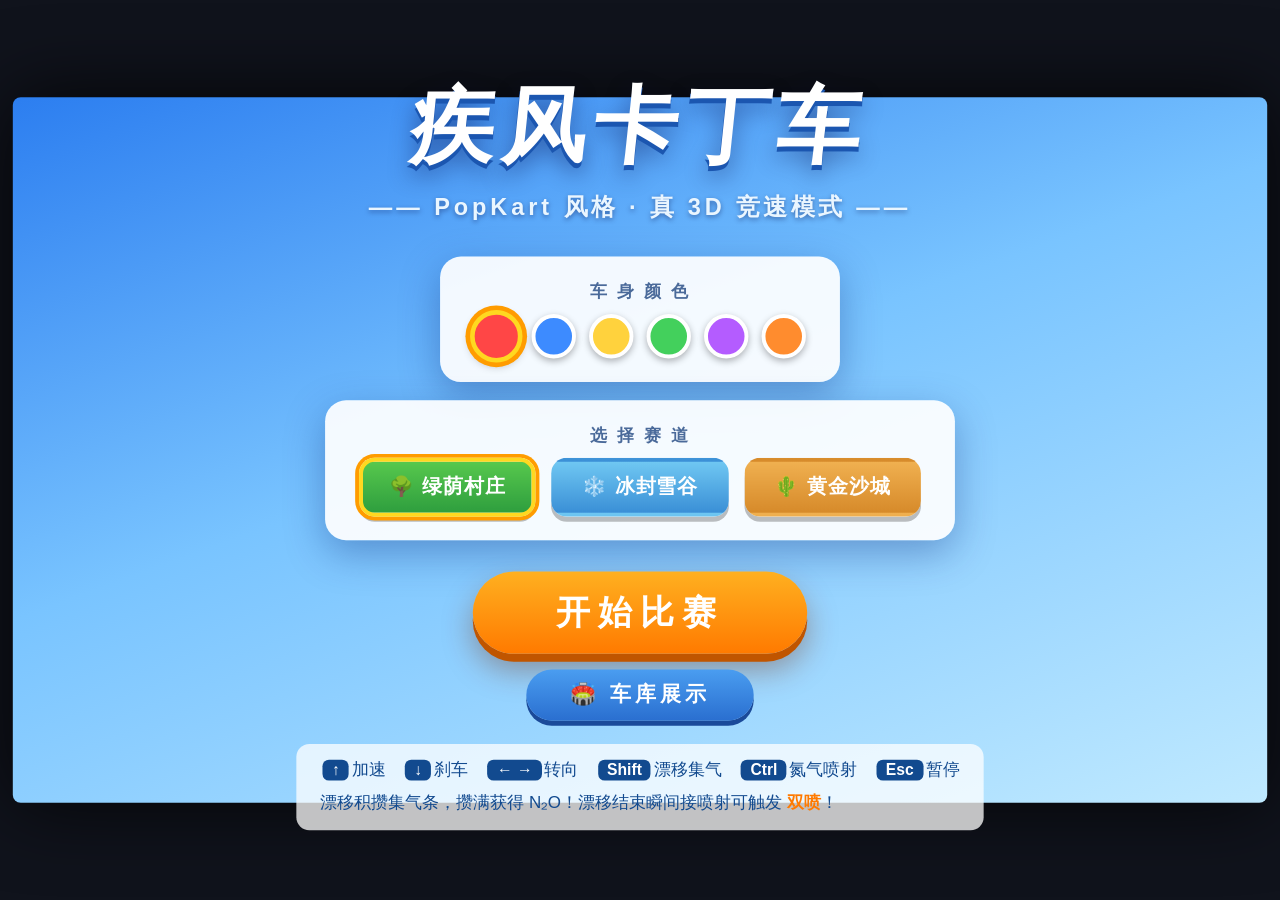
==== commit 53f5df8e: "车库 360° 展示 + 霓虹漂移/氮气拖尾光带 - 车库: 暗色展厅场景(发光展台环/三点布光), 车模自动旋转,   实时换色、变形演示开关, 主菜单一键进入 - 霓虹拖尾: 动态三角带几何 + " ====
--- a/index.html
+++ b/index.html
@@ -39,6 +39,14 @@
     cursor: pointer; box-shadow: 0 6px 0 #c05500, 0 12px 24px rgba(120,40,0,.4); transition: transform .1s; }
   #startBtn:hover { transform: translateY(-2px) scale(1.03); }
   #startBtn:active { transform: translateY(3px); box-shadow: 0 2px 0 #c05500; }
+  #garageBtn { margin-top: 12px; font-size: 16px; font-weight: 800; letter-spacing: 3px; color: #fff;
+    background: linear-gradient(#4a9df0, #2a6fd0); border: none; border-radius: 26px; padding: 9px 34px;
+    cursor: pointer; box-shadow: 0 4px 0 #1a4a9a; transition: transform .1s; }
+  #garageBtn:hover { transform: translateY(-1px) scale(1.03); }
+  #garage { background: transparent; pointer-events: none; justify-content: flex-end; }
+  #garage .panel { pointer-events: auto; margin-bottom: 26px; background: rgba(16,24,44,.82); }
+  #garage .panel .label { color: #9fc0e8; }
+  #garage .gBtns { margin-top: 12px; display: flex; gap: 10px; justify-content: center; }
   .help { margin-top: 18px; color: #124a8f; font-size: 13px; background: rgba(255,255,255,.75);
     border-radius: 10px; padding: 8px 18px; line-height: 1.9; }
   .help b { background: #124a8f; color: #fff; border-radius: 5px; padding: 1px 7px; font-size: 12px; margin: 0 2px; }
@@ -83,9 +91,20 @@
       </div>
     </div>
     <button id="startBtn">开始比赛</button>
+    <button id="garageBtn">🏟️ 车库展示</button>
     <div class="help">
       <b>↑</b>加速　<b>↓</b>刹车　<b>← →</b>转向　<b>Shift</b>漂移集气　<b>Ctrl</b>氮气喷射　<b>Esc</b>暂停<br>
       漂移积攒集气条，攒满获得 N₂O！漂移结束瞬间接喷射可触发 <span style="color:#ff7a00;font-weight:800">双喷</span>！
+    </div>
+  </div>
+  <div id="garage" class="overlay" style="display:none">
+    <div class="panel">
+      <div class="label">车 库 · 360° 展 示</div>
+      <div class="swatches" id="gSwatches"></div>
+      <div class="gBtns">
+        <button id="morphBtn" class="trackBtn t2">⚡ 变形演示</button>
+        <button id="garageBackBtn" class="trackBtn t1">返回菜单</button>
+      </div>
     </div>
   </div>
   <div id="result" class="overlay"><div class="card">
